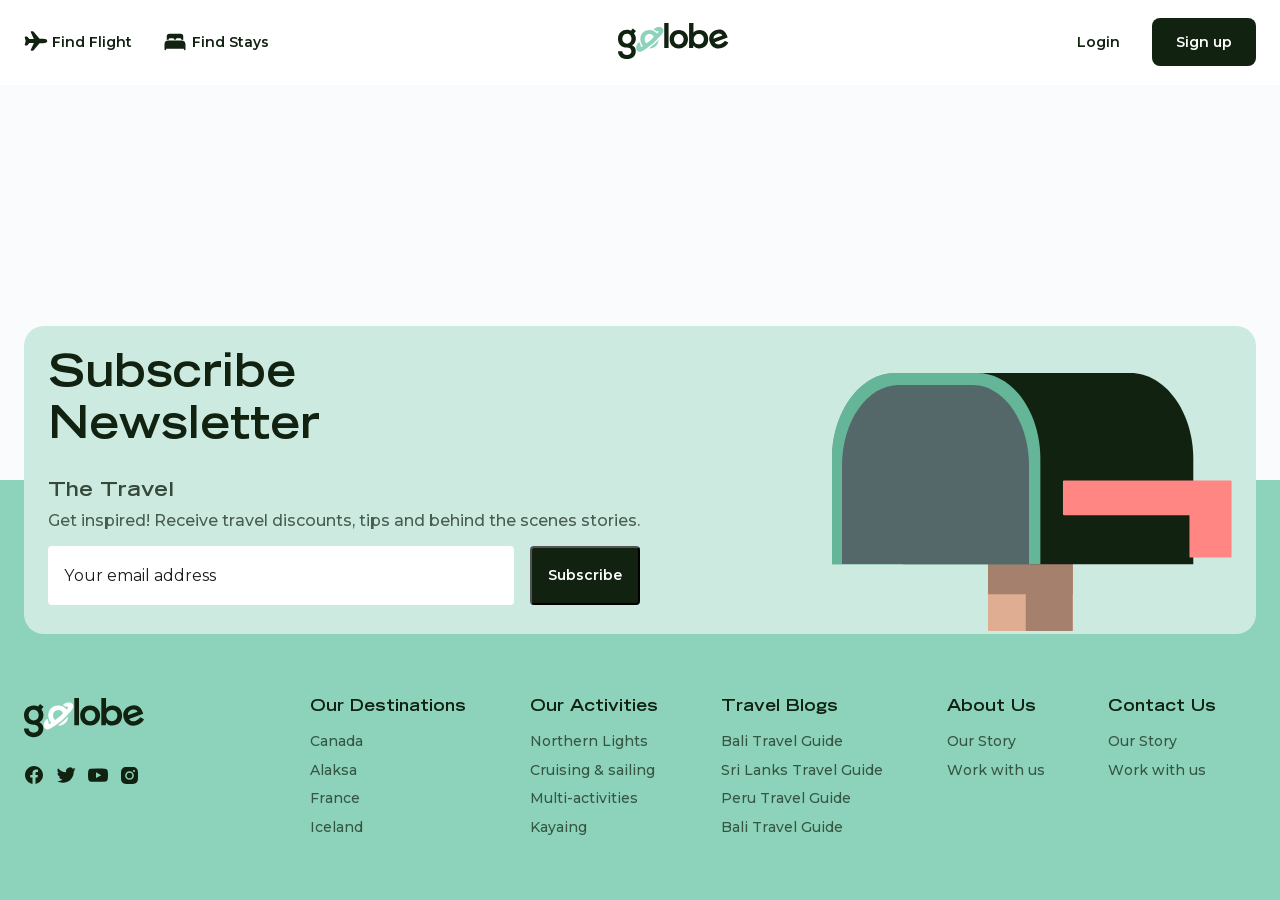
==== index.html @ e8d27c6d "First Commit" ====
<!DOCTYPE html><html lang="ru"><head><meta charset="UTF-8"><meta http-equiv="X-UA-Compatible" content="IE=edge"><meta name="viewport" content="width=device-width,initial-scale=1"><link rel="stylesheet" href="css/main.css"><script defer="defer" src="js/main.js"></script><title>Document</title></head><body><div class="wrapper"><header class="header"><div class="container"><nav class="nav"><ul class="menu"><li class="menu__item"><a href="#" class="menu__link menu__link_airplane">Find Flight</a></li><li class="menu__item"><a href="#" class="menu__link menu__link_hotel">Find Stays</a></li></ul><a href="#" class="logo"><picture><source srcset="img/logo.svg" type="image/webp"><img class="logo__img" src="img/logo.svg" alt="logo"></picture></a><ul class="menu"><li class="menu__item"><a href="#" class="menu__link">Login</a></li><li class="menu__item"><a href="#" class="menu__link menu__link_sign">Sign up</a></li></ul><button class="menu-btn"><span></span></button><ul class="menu-mobile"><li class="menu__item"><a href="#" class="menu__link menu__link_airplane">Find Flight</a></li><li class="menu__item"><a href="#" class="menu__link menu__link_hotel">Find Stays</a></li><li class="menu__item"><a href="#" class="menu__link">Login</a></li><li class="menu__item"><a href="#" class="menu__link menu__link_sign">Sign up</a></li></ul></nav></div></header><main class="main"></main><footer class="footer"><div class="container"><div class="footer__box"><div class="footer__mail"><h1 class="footer__titel">Subscribe Newsletter</h1><h2 class="footer__subtitel">The Travel</h2><p class="footer__text">Get inspired! Receive travel discounts, tips and behind the scenes stories.</p><form class="footer__form" action="URL"><input class="footer__input" type="email" placeholder="Your email address"> <button class="footer__button">Subscribe</button></form></div><picture><source srcset="img/mailbox.svg" type="image/webp"><img class="footer__img" src="img/mailbox.svg" alt="Mail"></picture></div><div class="footer__inner"><div class="footer__logo"><a href="#" class="logo"><picture><source srcset="img/logo2.svg" type="image/webp"><img class="logo__img" src="img/logo2.svg" alt="logo"></picture></a><div class="footer__social"><a href="#" class="footer__social-link"><picture><source srcset="img/social/facebook.svg" type="image/webp"><img class="footer__social-img" src="img/social/facebook.svg" alt="Facebook"></picture></a><a href="#" class="footer__social-link"><picture><source srcset="img/social/twitter.svg" type="image/webp"><img class="footer__social-img" src="img/social/twitter.svg" alt="Twitter"></picture></a><a href="#" class="footer__social-link"><picture><source srcset="img/social/youtube.svg" type="image/webp"><img class="footer__social-img" src="img/social/youtube.svg" alt="Youtube"></picture></a><a href="#" class="footer__social-link"><picture><source srcset="img/social/instagram.svg" type="image/webp"><img class="footer__social-img" src="img/social/instagram.svg" alt="Instagram"></picture></a></div></div><nav class="footer__nav"><div class="footer__nav-inner"><h2 class="footer__nav-titel">Our Destinations</h2><ul class="footer__menu"><li class="footer__item"><a href="#" class="footer__link">Canada</a></li><li class="footer__item"><a href="#" class="footer__link">Alaksa</a></li><li class="footer__item"><a href="#" class="footer__link">France</a></li><li class="footer__item"><a href="#" class="footer__link">Iceland</a></li></ul></div><div class="footer__nav-inner"><h2 class="footer__nav-titel">Our Activities</h2><ul class="footer__menu"><li class="footer__item"><a href="#" class="footer__link">Northern Lights</a></li><li class="footer__item"><a href="#" class="footer__link">Cruising & sailing</a></li><li class="footer__item"><a href="#" class="footer__link">Multi-activities</a></li><li class="footer__item"><a href="#" class="footer__link">Kayaing</a></li></ul></div><div class="footer__nav-inner"><h2 class="footer__nav-titel">Travel Blogs</h2><ul class="footer__menu"><li class="footer__item"><a href="#" class="footer__link">Bali Travel Guide</a></li><li class="footer__item"><a href="#" class="footer__link">Sri Lanks Travel Guide</a></li><li class="footer__item"><a href="#" class="footer__link">Peru Travel Guide</a></li><li class="footer__item"><a href="#" class="footer__link">Bali Travel Guide</a></li></ul></div><div class="footer__nav-inner"><h2 class="footer__nav-titel">About Us</h2><ul class="footer__menu"><li class="footer__item"><a href="#" class="footer__link">Our Story</a></li><li class="footer__item"><a href="#" class="footer__link">Work with us</a></li></ul></div><div class="footer__nav-inner"><h2 class="footer__nav-titel">Contact Us</h2><ul class="footer__menu"><li class="footer__item"><a href="#" class="footer__link">Our Story</a></li><li class="footer__item"><a href="#" class="footer__link">Work with us</a></li></ul></div></nav></div></div></footer></div></body></html>
---- css/main.css ----
@font-face {
  font-family: "Manrope-Regular";
  src: url(../font/Manrope-Regular.ttf);
  src: local("Manrope-Regular"), url("../font/Manrope-Regular.eot") format("eot"), url("../font/Manrope-Regular.woff") format("woff"), url("../font/Manrope-Regular.woff2") format("woff2");
}

@font-face {
  font-family: "Montserrat-Bold";
  src: url(../font/Montserrat-Bold.ttf);
  src: local("Montserrat-Bold"), url("../font/Montserrat-Bold.eot") format("eot"), url("../font/Montserrat-Bold.woff") format("woff"), url("../font/Montserrat-Bold.woff2") format("woff2");
}

@font-face {
  font-family: "Montserrat-Medium";
  src: url(../font/Montserrat-Medium.ttf);
  src: local("Montserrat-Medium"), url("../font/Montserrat-Medium.eot") format("eot"), url("../font/Montserrat-Medium.woff") format("woff"), url("../font/Montserrat-Medium.woff2") format("woff2");
}

@font-face {
  font-family: "Montserrat-Regular";
  src: url(../font/Montserrat-Regular.ttf);
  src: local("Montserrat-Regular"), url("../font/Montserrat-Regular.eot") format("eot"), url("../font/Montserrat-Regular.woff") format("woff"), url("../font/Montserrat-Regular.woff2") format("woff2");
}

@font-face {
  font-family: "Montserrat-SemiBold";
  src: url(../font/Montserrat-SemiBold.ttf);
  src: local("Montserrat-SemiBold"), url("../font/Montserrat-SemiBold.eot") format("eot"), url("../font/Montserrat-SemiBold.woff") format("woff"), url("../font/Montserrat-SemiBold.woff2") format("woff2");
}

@font-face {
  font-family: "Neue-Metana";
  src: url(../font/Neue-Metana.ttf);
  src: local("Neue-Metana"), url("../font/Neue-Metana.eot") format("eot"), url("../font/Neue-Metana.woff") format("woff"), url("../font/Neue-Metana.woff2") format("woff2");
}

@font-face {
  font-family: "TradeGothicLTExtended";
  src: url(../font/TradeGothicLTExtended.ttf);
  src: local("TradeGothicLTExtended"), url("../font/TradeGothicLTExtended.eot") format("eot"), url("../font/TradeGothicLTExtended.woff") format("woff"), url("../font/TradeGothicLTExtended.woff2") format("woff2");
}

@font-face {
  font-family: "TradeGothicLTStd-BoldExt";
  src: url(../font/TradeGothicLTStd-BoldExt.ttf);
  src: local("TradeGothicLTStd-BoldExt"), url("../font/TradeGothicLTStd-BoldExt.eot") format("eot"), url("../font/TradeGothicLTStd-BoldExt.woff") format("woff"), url("../font/TradeGothicLTStd-BoldExt.woff2") format("woff2");
}

.footer__link,
.footer__text {
  font-family: "Montserrat-Medium";
  font-style: normal;
  font-weight: 500;
}

.footer__input::-webkit-input-placeholder {
  font-family: "Montserrat-Regular";
  font-style: normal;
  font-weight: 400;
}

.footer__input::-moz-placeholder {
  font-family: "Montserrat-Regular";
  font-style: normal;
  font-weight: 400;
}

.footer__input:-ms-input-placeholder {
  font-family: "Montserrat-Regular";
  font-style: normal;
  font-weight: 400;
}

.footer__input::-ms-input-placeholder {
  font-family: "Montserrat-Regular";
  font-style: normal;
  font-weight: 400;
}

.footer__input::placeholder,
.footer__input {
  font-family: "Montserrat-Regular";
  font-style: normal;
  font-weight: 400;
}

.footer__button,
.menu__link {
  font-family: "Montserrat-SemiBold";
  font-style: normal;
  font-weight: 600;
}

.footer__nav-titel,
.footer__subtitel,
.footer__titel {
  font-family: "TradeGothicLTStd-BoldExt";
  font-style: normal;
  font-weight: 700;
}

html {
  -webkit-box-sizing: border-box;
  box-sizing: border-box;
}

*,
*::before,
*::after {
  -webkit-box-sizing: inherit;
  box-sizing: inherit;
}

html,
body,
div,
span,
object,
iframe,
figure,
h1,
h2,
h3,
h4,
h5,
h6,
p,
blockquote,
pre,
a,
code,
em,
img,
small,
strike,
strong,
sub,
sup,
tt,
b,
u,
i,
ol,
ul,
li,
fieldset,
form,
label,
table,
caption,
tbody,
tfoot,
thead,
tr,
th,
td,
main,
canvas,
embed,
footer,
header,
nav,
section,
video {
  margin: 0;
  padding: 0;
  border: 0;
  font-size: 100%;
  font: inherit;
  vertical-align: baseline;
  text-rendering: optimizeLegibility;
  -webkit-font-smoothing: antialiased;
  -webkit-text-size-adjust: none;
  -moz-text-size-adjust: none;
  -ms-text-size-adjust: none;
  text-size-adjust: none;
}

a {
  color: inherit;
  text-decoration: none;
}

footer,
header,
nav,
section,
main {
  display: block;
}

body {
  line-height: 1;
}

ol,
ul {
  list-style: none;
}

blockquote,
q {
  quotes: none;
}

blockquote:before,
blockquote:after,
q:before,
q:after {
  content: "";
  content: none;
}

table {
  border-collapse: collapse;
  border-spacing: 0;
}

input {
  border-radius: 0;
}

html,
body {
  background: #FAFBFC;
  height: 100%;
  color: #112211;
}

.wrapper {
  display: -webkit-box;
  display: -ms-flexbox;
  display: flex;
  -webkit-box-orient: vertical;
  -webkit-box-direction: normal;
  -ms-flex-direction: column;
  flex-direction: column;
  min-height: 100%;
}

.main {
  -webkit-box-flex: 1;
  -ms-flex: 1 0 auto;
  flex: 1 0 auto;
}

.footer {
  -webkit-box-flex: 0;
  -ms-flex: 0 0 auto;
  flex: 0 0 auto;
}

.container {
  max-width: 1262px;
  margin: 0 auto;
  padding: 0 15px;
}

.header {
  background: #fff;
  width: 100%;
}

.nav {
  padding: 23px 0;
  display: -webkit-box;
  display: -ms-flexbox;
  display: flex;
  -webkit-box-pack: justify;
  -ms-flex-pack: justify;
  justify-content: space-between;
  -webkit-box-align: center;
  -ms-flex-align: center;
  align-items: center;
}

.menu {
  display: -webkit-box;
  display: -ms-flexbox;
  display: flex;
  gap: 0 32px;
}

.menu__link {
  font-size: 14px;
  line-height: 120%;
}

.menu__link_airplane {
  padding-left: 28px;
  position: relative;
}

.menu__link_airplane::before {
  background: url(../img/airplane.svg);
  content: "";
  position: absolute;
  top: -2px;
  left: 0;
  width: 24px;
  height: 20px;
}

.menu__link_hotel {
  padding-left: 28px;
  position: relative;
}

.menu__link_hotel::before {
  background: url(../img/hotel.svg);
  content: "";
  position: absolute;
  top: 0;
  left: 0;
  width: 22px;
  height: 18px;
}

.menu__link_sign {
  background: #112211;
  padding: 15px 24px;
  color: #fff;
  border-radius: 8px;
}

.logo__img {
  position: relative;
  z-index: 5;
}

.menu-mobile,
.menu-btn {
  display: none;
}

.footer {
  background: #8DD3BB;
  padding-top: 218px;
  padding-bottom: 64px;
  width: 100%;
  position: relative;
}

.footer__box {
  background: #CDEAE1;
  max-width: 1232px;
  width: 100%;
  padding: 0 24px;
  border-radius: 20px;
  display: -webkit-box;
  display: -ms-flexbox;
  display: flex;
  -webkit-box-pack: justify;
  -ms-flex-pack: justify;
  justify-content: space-between;
  position: absolute;
  top: -154px;
}

.footer__mail {
  padding: 24px 0;
}

.footer__titel {
  max-width: 350px;
  margin-bottom: 24px;
  font-size: 44px;
  line-height: 120%;
  color: #112211;
}

.footer__subtitel {
  margin-bottom: 8px;
  font-size: 20px;
  line-height: 120%;
  color: #112211;
  opacity: 0.8;
}

.footer__text {
  margin-bottom: 16px;
  font-size: 16px;
  line-height: 120%;
  color: #112211;
  opacity: 0.7;
}

.footer__form {
  display: -webkit-box;
  display: -ms-flexbox;
  display: flex;
  gap: 0 16px;
}

.footer__input {
  padding: 18px 16px;
  max-width: 473px;
  width: 100%;
  outline: none;
  border: none;
  border-radius: 4px;
  font-size: 16px;
  line-height: 120%;
  color: #1C1B1F;
}

.footer__input::-webkit-input-placeholder {
  font-size: 16px;
  line-height: 120%;
  color: #1C1B1F;
}

.footer__input::-moz-placeholder {
  font-size: 16px;
  line-height: 120%;
  color: #1C1B1F;
}

.footer__input:-ms-input-placeholder {
  font-size: 16px;
  line-height: 120%;
  color: #1C1B1F;
}

.footer__input::-ms-input-placeholder {
  font-size: 16px;
  line-height: 120%;
  color: #1C1B1F;
}

.footer__input::placeholder {
  font-size: 16px;
  line-height: 120%;
  color: #1C1B1F;
}

.footer__button {
  background: #112211;
  padding: 19px 16px;
  border-radius: 4px;
  font-size: 14px;
  line-height: 120%;
  color: #fff;
  cursor: pointer;
}

.footer__inner {
  display: -webkit-box;
  display: -ms-flexbox;
  display: flex;
  -webkit-box-pack: justify;
  -ms-flex-pack: justify;
  justify-content: space-between;
}

.footer__social {
  margin-top: 24px;
  display: -webkit-box;
  display: -ms-flexbox;
  display: flex;
  gap: 0 12px;
}

.footer__social-link {
  -webkit-transition: 0.4s;
  -o-transition: 0.4s;
  transition: 0.4s;
}

.footer__social-link:hover {
  -webkit-transform: rotateZ(-45deg);
  -ms-transform: rotate(-45deg);
  transform: rotateZ(-45deg);
}

.footer__nav {
  width: 80%;
  display: -webkit-box;
  display: -ms-flexbox;
  display: flex;
  -webkit-box-pack: space-evenly;
  -ms-flex-pack: space-evenly;
  justify-content: space-evenly;
  gap: 0 24px;
}

.footer__nav-titel {
  margin-bottom: 16px;
  font-size: 16px;
  line-height: 120%;
  color: #112211;
}

.footer__item {
  margin-bottom: 12px;
}

.footer__item:last-child {
  margin-bottom: 0;
}

.footer__link {
  font-size: 14px;
  line-height: 120%;
  color: #112211;
  opacity: 0.7;
  -webkit-transition: 0.3s;
  -o-transition: 0.3s;
  transition: 0.3s;
}

.footer__link:hover {
  color: #1b0c03;
  opacity: 1;
}

@supports (-webkit-appearance:none) {
  .menu__link_airplane::before {
    background-image: url(../img/airplane.svg);
  }

  .menu__link_hotel::before {
    background-image: url(../img/hotel.svg);
  }
}

@media (max-width: 610px) {
  .header {
    position: fixed;
  }

  .nav {
    padding: 12px 0;
  }

  .menu {
    display: none;
  }

  .menu__link {
    font-size: 24px;
  }

  .menu__link_airplane::before {
    top: 4px;
  }

  .menu__link_hotel::before {
    top: 6px;
  }

  .menu-mobile {
    display: -webkit-box;
    display: -ms-flexbox;
    display: flex;
    -webkit-box-orient: vertical;
    -webkit-box-direction: normal;
    -ms-flex-direction: column;
    flex-direction: column;
    -webkit-box-pack: start;
    -ms-flex-pack: start;
    justify-content: flex-start;
    -webkit-box-align: center;
    -ms-flex-align: center;
    align-items: center;
    gap: 30px 0;
    position: fixed;
    top: 0;
    left: -100%;
    width: 100%;
    height: 100%;
    background-color: rgba(128, 125, 204, 0.9);
    padding: 100px 30px 30px 30px;
    -webkit-transition: left 0.3s ease 0s;
    -o-transition: left 0.3s ease 0s;
    transition: left 0.3s ease 0s;
    overflow: auto;
  }

  .menu-mobile._active {
    left: 0;
  }

  .menu-mobile::before {
    content: "";
    position: fixed;
    width: 100%;
    top: 0;
    left: 0;
    height: 65px;
    background-color: #fff;
    z-index: 2;
  }

  .menu-btn {
    display: block;
    position: relative;
    z-index: 5;
    width: 30px;
    height: 18px;
    background-color: transparent;
    border: none;
  }

  .menu-btn span,
  .menu-btn::before,
  .menu-btn::after {
    left: 0;
    position: absolute;
    width: 100%;
    height: 10%;
    -webkit-transition: all 0.3s ease 0s;
    -o-transition: all 0.3s ease 0s;
    transition: all 0.3s ease 0s;
    background-color: black;
  }

  .menu-btn::before,
  .menu-btn::after {
    content: "";
  }

  .menu-btn::before {
    top: 0;
  }

  .menu-btn::after {
    bottom: 0;
  }

  .menu-btn span {
    top: 50%;
    -webkit-transform: scale(1) translate(0px, -50%);
    -ms-transform: scale(1) translate(0px, -50%);
    transform: scale(1) translate(0px, -50%);
  }

  .menu-btn._active span {
    -webkit-transform: scale(0) translate(0px, -50%);
    -ms-transform: scale(0) translate(0px, -50%);
    transform: scale(0) translate(0px, -50%);
  }

  .menu-btn._active::before {
    top: 50%;
    -webkit-transform: rotate(-45deg) translate(0px, -50%);
    -ms-transform: rotate(-45deg) translate(0px, -50%);
    transform: rotate(-45deg) translate(0px, -50%);
  }

  .menu-btn._active::after {
    bottom: 50%;
    -webkit-transform: rotate(45deg) translate(0px, 50%);
    -ms-transform: rotate(45deg) translate(0px, 50%);
    transform: rotate(45deg) translate(0px, 50%);
  }

@supports (-webkit-appearance:none) {

}
}
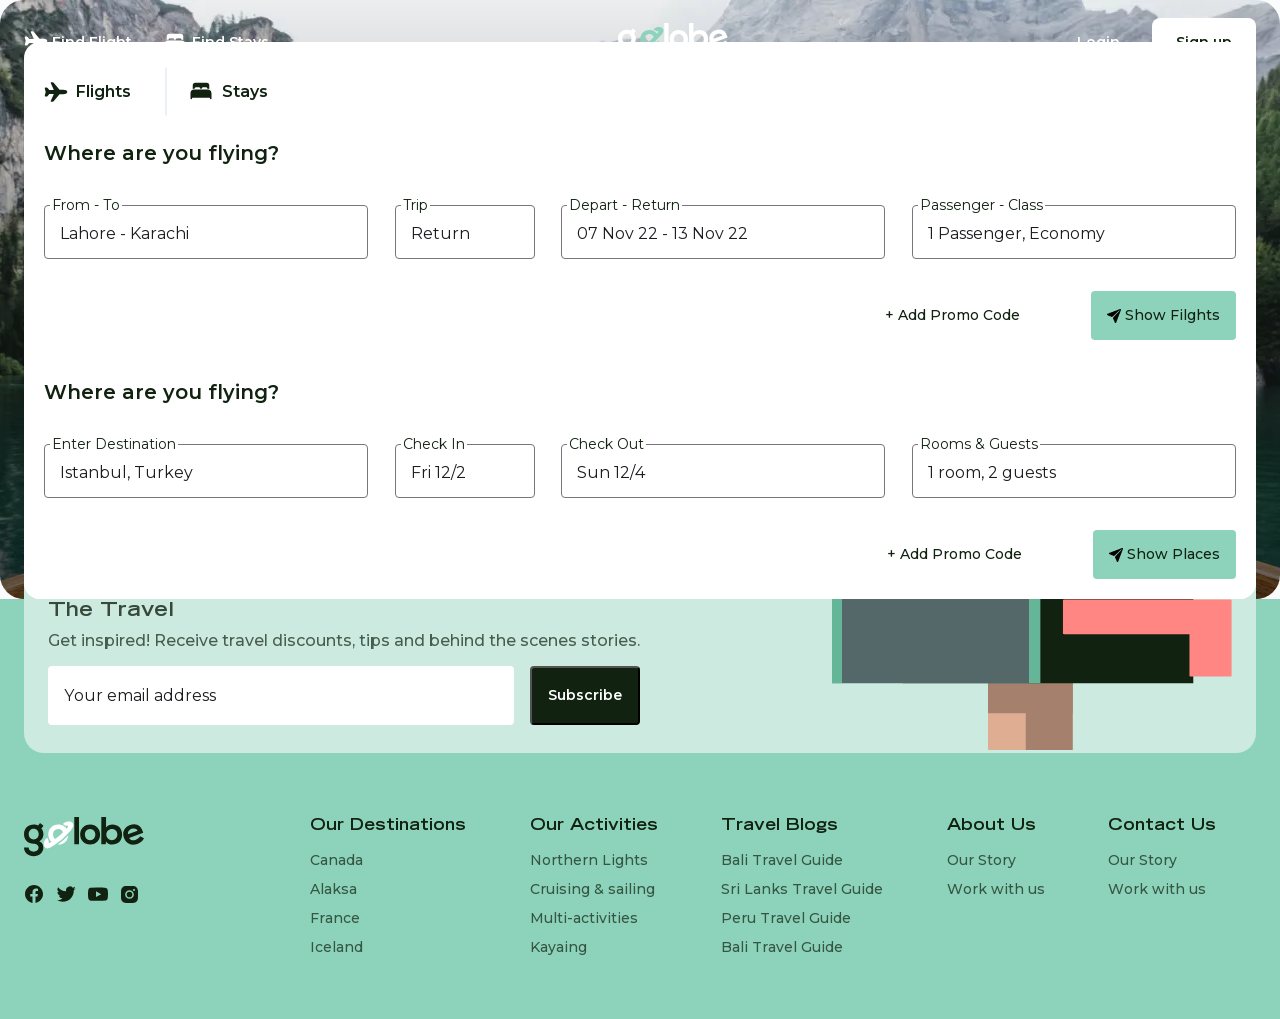
==== commit 16db4643: "index page Forma" ====
--- a/index.html
+++ b/index.html
@@ -1 +1 @@
-<!DOCTYPE html><html lang="ru"><head><meta charset="UTF-8"><meta http-equiv="X-UA-Compatible" content="IE=edge"><meta name="viewport" content="width=device-width,initial-scale=1"><link rel="stylesheet" href="css/main.css"><script defer="defer" src="js/main.js"></script><title>Document</title></head><body><div class="wrapper"><header class="header"><div class="container"><nav class="nav"><ul class="menu"><li class="menu__item"><a href="#" class="menu__link menu__link_airplane">Find Flight</a></li><li class="menu__item"><a href="#" class="menu__link menu__link_hotel">Find Stays</a></li></ul><a href="#" class="logo"><picture><source srcset="img/logo.svg" type="image/webp"><img class="logo__img" src="img/logo.svg" alt="logo"></picture></a><ul class="menu"><li class="menu__item"><a href="#" class="menu__link">Login</a></li><li class="menu__item"><a href="#" class="menu__link menu__link_sign">Sign up</a></li></ul><button class="menu-btn"><span></span></button><ul class="menu-mobile"><li class="menu__item"><a href="#" class="menu__link menu__link_airplane">Find Flight</a></li><li class="menu__item"><a href="#" class="menu__link menu__link_hotel">Find Stays</a></li><li class="menu__item"><a href="#" class="menu__link">Login</a></li><li class="menu__item"><a href="#" class="menu__link menu__link_sign">Sign up</a></li></ul></nav></div></header><main class="main"></main><footer class="footer"><div class="container"><div class="footer__box"><div class="footer__mail"><h1 class="footer__titel">Subscribe Newsletter</h1><h2 class="footer__subtitel">The Travel</h2><p class="footer__text">Get inspired! Receive travel discounts, tips and behind the scenes stories.</p><form class="footer__form" action="URL"><input class="footer__input" type="email" placeholder="Your email address"> <button class="footer__button">Subscribe</button></form></div><picture><source srcset="img/mailbox.svg" type="image/webp"><img class="footer__img" src="img/mailbox.svg" alt="Mail"></picture></div><div class="footer__inner"><div class="footer__logo"><a href="#" class="logo"><picture><source srcset="img/logo2.svg" type="image/webp"><img class="logo__img" src="img/logo2.svg" alt="logo"></picture></a><div class="footer__social"><a href="#" class="footer__social-link"><picture><source srcset="img/social/facebook.svg" type="image/webp"><img class="footer__social-img" src="img/social/facebook.svg" alt="Facebook"></picture></a><a href="#" class="footer__social-link"><picture><source srcset="img/social/twitter.svg" type="image/webp"><img class="footer__social-img" src="img/social/twitter.svg" alt="Twitter"></picture></a><a href="#" class="footer__social-link"><picture><source srcset="img/social/youtube.svg" type="image/webp"><img class="footer__social-img" src="img/social/youtube.svg" alt="Youtube"></picture></a><a href="#" class="footer__social-link"><picture><source srcset="img/social/instagram.svg" type="image/webp"><img class="footer__social-img" src="img/social/instagram.svg" alt="Instagram"></picture></a></div></div><nav class="footer__nav"><div class="footer__nav-inner"><h2 class="footer__nav-titel">Our Destinations</h2><ul class="footer__menu"><li class="footer__item"><a href="#" class="footer__link">Canada</a></li><li class="footer__item"><a href="#" class="footer__link">Alaksa</a></li><li class="footer__item"><a href="#" class="footer__link">France</a></li><li class="footer__item"><a href="#" class="footer__link">Iceland</a></li></ul></div><div class="footer__nav-inner"><h2 class="footer__nav-titel">Our Activities</h2><ul class="footer__menu"><li class="footer__item"><a href="#" class="footer__link">Northern Lights</a></li><li class="footer__item"><a href="#" class="footer__link">Cruising & sailing</a></li><li class="footer__item"><a href="#" class="footer__link">Multi-activities</a></li><li class="footer__item"><a href="#" class="footer__link">Kayaing</a></li></ul></div><div class="footer__nav-inner"><h2 class="footer__nav-titel">Travel Blogs</h2><ul class="footer__menu"><li class="footer__item"><a href="#" class="footer__link">Bali Travel Guide</a></li><li class="footer__item"><a href="#" class="footer__link">Sri Lanks Travel Guide</a></li><li class="footer__item"><a href="#" class="footer__link">Peru Travel Guide</a></li><li class="footer__item"><a href="#" class="footer__link">Bali Travel Guide</a></li></ul></div><div class="footer__nav-inner"><h2 class="footer__nav-titel">About Us</h2><ul class="footer__menu"><li class="footer__item"><a href="#" class="footer__link">Our Story</a></li><li class="footer__item"><a href="#" class="footer__link">Work with us</a></li></ul></div><div class="footer__nav-inner"><h2 class="footer__nav-titel">Contact Us</h2><ul class="footer__menu"><li class="footer__item"><a href="#" class="footer__link">Our Story</a></li><li class="footer__item"><a href="#" class="footer__link">Work with us</a></li></ul></div></nav></div></div></footer></div></body></html>+<!DOCTYPE html><html lang="ru"><head><meta charset="UTF-8"><meta http-equiv="X-UA-Compatible" content="IE=edge"><meta name="viewport" content="width=device-width,initial-scale=1"><link rel="stylesheet" href="css/main.css"><script defer="defer" src="js/main.js"></script><title>Document</title></head><body><div class="wrapper"><header class="header header_index"><div class="container"><nav class="nav"><ul class="menu"><li class="menu__item"><a href="#" class="menu__link menu__link_airplane-index">Find Flight</a></li><li class="menu__item"><a href="#" class="menu__link menu__link_hotel-index">Find Stays</a></li></ul><a href="#" class="logo"><picture><source srcset="img/index/logo.svg" type="image/webp"><img class="logo__img" src="img/index/logo.svg" alt="logo"></picture></a><ul class="menu"><li class="menu__item"><a href="#" class="menu__link">Login</a></li><li class="menu__item"><a href="#" class="menu__link menu__link_sign-index">Sign up</a></li></ul><button class="menu-btn"><span></span></button><ul class="menu-mobile"><li class="menu__item"><a href="#" class="menu__link menu__link_airplane">Find Flight</a></li><li class="menu__item"><a href="#" class="menu__link menu__link_hotel">Find Stays</a></li><li class="menu__item"><a href="#" class="menu__link">Login</a></li><li class="menu__item"><a href="#" class="menu__link menu__link_sign">Sign up</a></li></ul></nav></div></header><main class="main"><section class="intro"><div class="container"><div class="intro__inner"><h2 class="intro__suptitel">Helping Others</h2><h1 class="intro__titel">Live & Travel</h1><h3 class="intro__subtitel">Special offers to suit your plan</h3></div><div class="intro__search"><div class="intro__button"><button class="intro__btn intro__btn_airplane">Flights</button> <span class="intro__span"></span> <button class="intro__btn intro__btn_hotel">Stays</button></div><div class="search"><h1 class="search__titel">Where are you flying?</h1><form class="search__inner"><div class="search__info"><fieldset class="search__fieldset"><legend class="search__legend">From - To</legend><input class="search__input" type="text" placeholder="Lahore - Karachi"></fieldset><fieldset class="search__fieldset search__fieldset_lite"><legend class="search__legend">Trip</legend><input class="search__input" type="text" placeholder="Return"></fieldset><fieldset class="search__fieldset"><legend class="search__legend">Depart - Return</legend><input class="search__input" type="text" placeholder="07 Nov 22 - 13 Nov 22"></fieldset><fieldset class="search__fieldset"><legend class="search__legend">Passenger - Class</legend><input class="search__input" type="text" placeholder="1 Passenger, Economy"></fieldset></div><div class="search__button"><input class="search__input-code" type="text" placeholder="+ Add Promo Code"> <button class="search__btn">Show Filghts</button></div></form></div><div class="search"><h1 class="search__titel">Where are you flying?</h1><form class="search__inner"><div class="search__info"><fieldset class="search__fieldset"><legend class="search__legend">Enter Destination</legend><input class="search__input" type="text" placeholder="Istanbul, Turkey"></fieldset><fieldset class="search__fieldset search__fieldset_lite"><legend class="search__legend">Check In</legend><input class="search__input" type="text" placeholder="Fri 12/2"></fieldset><fieldset class="search__fieldset"><legend class="search__legend">Check Out</legend><input class="search__input" type="text" placeholder="Sun 12/4"></fieldset><fieldset class="search__fieldset"><legend class="search__legend">Rooms & Guests</legend><input class="search__input" type="text" placeholder="1 room, 2 guests"></fieldset></div><div class="search__button"><input class="search__input-code" type="text" placeholder="+ Add Promo Code"> <button class="search__btn">Show Places</button></div></form></div></div></div></section></main><footer class="footer"><div class="container"><div class="footer__box"><div class="footer__mail"><h1 class="footer__titel">Subscribe Newsletter</h1><h2 class="footer__subtitel">The Travel</h2><p class="footer__text">Get inspired! Receive travel discounts, tips and behind the scenes stories.</p><form class="footer__form" action="URL"><input class="footer__input" type="email" placeholder="Your email address"> <button class="footer__button">Subscribe</button></form></div><picture><source srcset="img/mailbox.svg" type="image/webp"><img class="footer__img" src="img/mailbox.svg" alt="Mail"></picture></div><div class="footer__inner"><div class="footer__logo"><a href="#" class="logo"><picture><source srcset="img/logo2.svg" type="image/webp"><img class="logo__img" src="img/logo2.svg" alt="logo"></picture></a><div class="footer__social"><a href="#" class="footer__social-link"><picture><source srcset="img/social/facebook.svg" type="image/webp"><img class="footer__social-img" src="img/social/facebook.svg" alt="Facebook"></picture></a><a href="#" class="footer__social-link"><picture><source srcset="img/social/twitter.svg" type="image/webp"><img class="footer__social-img" src="img/social/twitter.svg" alt="Twitter"></picture></a><a href="#" class="footer__social-link"><picture><source srcset="img/social/youtube.svg" type="image/webp"><img class="footer__social-img" src="img/social/youtube.svg" alt="Youtube"></picture></a><a href="#" class="footer__social-link"><picture><source srcset="img/social/instagram.svg" type="image/webp"><img class="footer__social-img" src="img/social/instagram.svg" alt="Instagram"></picture></a></div></div><nav class="footer__nav"><div class="footer__nav-inner"><h2 class="footer__nav-titel">Our Destinations</h2><ul class="footer__menu"><li class="footer__item"><a href="#" class="footer__link">Canada</a></li><li class="footer__item"><a href="#" class="footer__link">Alaksa</a></li><li class="footer__item"><a href="#" class="footer__link">France</a></li><li class="footer__item"><a href="#" class="footer__link">Iceland</a></li></ul></div><div class="footer__nav-inner"><h2 class="footer__nav-titel">Our Activities</h2><ul class="footer__menu"><li class="footer__item"><a href="#" class="footer__link">Northern Lights</a></li><li class="footer__item"><a href="#" class="footer__link">Cruising & sailing</a></li><li class="footer__item"><a href="#" class="footer__link">Multi-activities</a></li><li class="footer__item"><a href="#" class="footer__link">Kayaing</a></li></ul></div><div class="footer__nav-inner"><h2 class="footer__nav-titel">Travel Blogs</h2><ul class="footer__menu"><li class="footer__item"><a href="#" class="footer__link">Bali Travel Guide</a></li><li class="footer__item"><a href="#" class="footer__link">Sri Lanks Travel Guide</a></li><li class="footer__item"><a href="#" class="footer__link">Peru Travel Guide</a></li><li class="footer__item"><a href="#" class="footer__link">Bali Travel Guide</a></li></ul></div><div class="footer__nav-inner"><h2 class="footer__nav-titel">About Us</h2><ul class="footer__menu"><li class="footer__item"><a href="#" class="footer__link">Our Story</a></li><li class="footer__item"><a href="#" class="footer__link">Work with us</a></li></ul></div><div class="footer__nav-inner"><h2 class="footer__nav-titel">Contact Us</h2><ul class="footer__menu"><li class="footer__item"><a href="#" class="footer__link">Our Story</a></li><li class="footer__item"><a href="#" class="footer__link">Work with us</a></li></ul></div></nav></div></div></footer></div></body></html>
--- a/css/main.css
+++ b/css/main.css
@@ -46,46 +46,83 @@
   src: local("TradeGothicLTStd-BoldExt"), url("../font/TradeGothicLTStd-BoldExt.eot") format("eot"), url("../font/TradeGothicLTStd-BoldExt.woff") format("woff"), url("../font/TradeGothicLTStd-BoldExt.woff2") format("woff2");
 }
 
+.search__input-code::-webkit-input-placeholder {
+  font-family: "Montserrat-Medium";
+  font-style: normal;
+  font-weight: 500;
+}
+
+.search__input-code::-moz-placeholder {
+  font-family: "Montserrat-Medium";
+  font-style: normal;
+  font-weight: 500;
+}
+
+.search__input-code:-ms-input-placeholder {
+  font-family: "Montserrat-Medium";
+  font-style: normal;
+  font-weight: 500;
+}
+
+.search__input-code::-ms-input-placeholder {
+  font-family: "Montserrat-Medium";
+  font-style: normal;
+  font-weight: 500;
+}
+
 .footer__link,
-.footer__text {
+.footer__text,
+.search__btn,
+.search__input-code::placeholder,
+.search__input-code {
   font-family: "Montserrat-Medium";
   font-style: normal;
   font-weight: 500;
 }
 
-.footer__input::-webkit-input-placeholder {
+.footer__input::-webkit-input-placeholder,
+.search__input::-webkit-input-placeholder {
   font-family: "Montserrat-Regular";
   font-style: normal;
   font-weight: 400;
 }
 
-.footer__input::-moz-placeholder {
+.footer__input::-moz-placeholder,
+.search__input::-moz-placeholder {
   font-family: "Montserrat-Regular";
   font-style: normal;
   font-weight: 400;
 }
 
-.footer__input:-ms-input-placeholder {
+.footer__input:-ms-input-placeholder,
+.search__input:-ms-input-placeholder {
   font-family: "Montserrat-Regular";
   font-style: normal;
   font-weight: 400;
 }
 
-.footer__input::-ms-input-placeholder {
+.footer__input::-ms-input-placeholder,
+.search__input::-ms-input-placeholder {
   font-family: "Montserrat-Regular";
   font-style: normal;
   font-weight: 400;
 }
 
 .footer__input::placeholder,
-.footer__input {
+.footer__input,
+.search__input::placeholder,
+.search__input,
+.search__legend {
   font-family: "Montserrat-Regular";
   font-style: normal;
   font-weight: 400;
 }
 
 .footer__button,
-.menu__link {
+.intro__btn,
+.intro__subtitel,
+.menu__link,
+.search__titel {
   font-family: "Montserrat-SemiBold";
   font-style: normal;
   font-weight: 600;
@@ -93,7 +130,9 @@
 
 .footer__nav-titel,
 .footer__subtitel,
-.footer__titel {
+.footer__titel,
+.intro__titel,
+.intro__suptitel {
   font-family: "TradeGothicLTStd-BoldExt";
   font-style: normal;
   font-weight: 700;
@@ -256,9 +295,167 @@
   padding: 0 15px;
 }
 
+.search {
+  background: #fff;
+  padding: 20px;
+  border-radius: 16px;
+}
+
+.search__titel {
+  font-size: 20px;
+  line-height: 120%;
+  color: #112211;
+}
+
+.search__info {
+  margin: 32px 0;
+  display: -webkit-box;
+  display: -ms-flexbox;
+  display: flex;
+  -webkit-box-pack: justify;
+  -ms-flex-pack: justify;
+  justify-content: space-between;
+}
+
+.search__fieldset {
+  max-width: 324px;
+  width: 100%;
+  padding: 0 5px 5px 5px;
+  border: 1px solid #79747E;
+  border-radius: 4px;
+}
+
+.search__fieldset_lite {
+  max-width: 140px;
+  width: 100%;
+}
+
+.search__legend {
+  font-size: 14px;
+  line-height: 120%;
+  color: #112211;
+}
+
+.search__input {
+  width: 100%;
+  padding: 10px;
+  border: none;
+  outline: none;
+  font-size: 16px;
+  line-height: 120%;
+  color: #1C1B1F;
+}
+
+.search__input::-webkit-input-placeholder {
+  font-size: 16px;
+  line-height: 120%;
+  color: #1C1B1F;
+}
+
+.search__input::-moz-placeholder {
+  font-size: 16px;
+  line-height: 120%;
+  color: #1C1B1F;
+}
+
+.search__input:-ms-input-placeholder {
+  font-size: 16px;
+  line-height: 120%;
+  color: #1C1B1F;
+}
+
+.search__input::-ms-input-placeholder {
+  font-size: 16px;
+  line-height: 120%;
+  color: #1C1B1F;
+}
+
+.search__input::placeholder {
+  font-size: 16px;
+  line-height: 120%;
+  color: #1C1B1F;
+}
+
+.search__button {
+  display: -webkit-box;
+  display: -ms-flexbox;
+  display: flex;
+  -webkit-box-pack: end;
+  -ms-flex-pack: end;
+  justify-content: flex-end;
+}
+
+.search__input-code {
+  padding: 10px;
+  border: none;
+  outline: none;
+  font-size: 14px;
+  line-height: 120%;
+  color: #112211;
+}
+
+.search__input-code::-webkit-input-placeholder {
+  font-size: 14px;
+  line-height: 120%;
+  color: #112211;
+}
+
+.search__input-code::-moz-placeholder {
+  font-size: 14px;
+  line-height: 120%;
+  color: #112211;
+}
+
+.search__input-code:-ms-input-placeholder {
+  font-size: 14px;
+  line-height: 120%;
+  color: #112211;
+}
+
+.search__input-code::-ms-input-placeholder {
+  font-size: 14px;
+  line-height: 120%;
+  color: #112211;
+}
+
+.search__input-code::placeholder {
+  font-size: 14px;
+  line-height: 120%;
+  color: #112211;
+}
+
+.search__btn {
+  background: #8DD3BB;
+  padding: 16px 16px 16px 34px;
+  border: none;
+  border-radius: 4px;
+  font-size: 14px;
+  line-height: 120%;
+  color: #112211;
+  cursor: pointer;
+  position: relative;
+}
+
+.search__btn::before {
+  content: "";
+  width: 14px;
+  height: 14px;
+  position: absolute;
+  top: 18px;
+  left: 16px;
+  background: url(../img/search/plane.png);
+}
+
 .header {
   background: #fff;
   width: 100%;
+}
+
+.header_index {
+  background: transparent;
+  position: absolute;
+  color: #fff;
+  z-index: 10;
 }
 
 .nav {
@@ -316,6 +513,36 @@
   height: 18px;
 }
 
+.menu__link_airplane-index {
+  padding-left: 28px;
+  position: relative;
+}
+
+.menu__link_airplane-index::before {
+  background: url(../img/index/airplane.svg);
+  content: "";
+  position: absolute;
+  top: -2px;
+  left: 0;
+  width: 24px;
+  height: 20px;
+}
+
+.menu__link_hotel-index {
+  padding-left: 28px;
+  position: relative;
+}
+
+.menu__link_hotel-index::before {
+  background: url(../img/index/hotel.svg);
+  content: "";
+  position: absolute;
+  top: 0;
+  left: 0;
+  width: 22px;
+  height: 18px;
+}
+
 .menu__link_sign {
   background: #112211;
   padding: 15px 24px;
@@ -323,6 +550,13 @@
   border-radius: 8px;
 }
 
+.menu__link_sign-index {
+  background: #fff;
+  padding: 15px 24px;
+  color: #112211;
+  border-radius: 8px;
+}
+
 .logo__img {
   position: relative;
   z-index: 5;
@@ -331,6 +565,117 @@
 .menu-mobile,
 .menu-btn {
   display: none;
+}
+
+.intro {
+  background: url(../img/bgintro.jpg) no-repeat center/cover;
+  padding-top: 150px;
+  width: 100%;
+  height: 599px;
+  border-radius: 24px;
+  position: relative;
+}
+
+.intro::after {
+  content: "";
+  width: 100%;
+  height: 100%;
+  position: absolute;
+  top: 0;
+  left: 0;
+  background: -webkit-gradient(linear, left top, left bottom, from(rgba(0, 0, 0, 0)), to(rgba(0, 0, 0, 0.6)));
+  background: -o-linear-gradient(top, rgba(0, 0, 0, 0) 0%, rgba(0, 0, 0, 0.6) 100%);
+  background: linear-gradient(180deg, rgba(0, 0, 0, 0) 0%, rgba(0, 0, 0, 0.6) 100%);
+  border-radius: 24px;
+}
+
+.intro__inner {
+  position: relative;
+  z-index: 10;
+}
+
+.intro__suptitel {
+  font-size: 45px;
+  line-height: 120%;
+  text-align: center;
+  color: #fff;
+}
+
+.intro__titel {
+  margin: 4px 0 16px 0;
+  font-size: 80px;
+  line-height: 120%;
+  text-align: center;
+  color: #fff;
+  text-transform: uppercase;
+}
+
+.intro__subtitel {
+  font-size: 20px;
+  line-height: 120%;
+  text-align: center;
+  color: #fff;
+}
+
+.intro__search {
+  background: #fff;
+  padding-top: 20px;
+  max-width: 1232px;
+  width: 100%;
+  position: absolute;
+  z-index: 10;
+  bottom: 0;
+  border-radius: 16px;
+}
+
+.intro__button {
+  display: -webkit-box;
+  display: -ms-flexbox;
+  display: flex;
+  -webkit-box-align: center;
+  -ms-flex-align: center;
+  align-items: center;
+  padding: 20px;
+}
+
+.intro__btn {
+  background: #fff;
+  padding: 0 11px 0 32px;
+  font-size: 16px;
+  line-height: 120%;
+  color: #112211;
+  cursor: pointer;
+  border: none;
+  position: relative;
+}
+
+.intro__btn::before {
+  content: "";
+  width: 24px;
+  height: 20px;
+  position: absolute;
+  left: 0;
+  top: o;
+}
+
+.intro__btn_airplane::before {
+  background: url(../img/airplane.svg);
+}
+
+.intro__btn_hotel::before {
+  background: url(../img/hotel.svg);
+  width: 22px;
+  height: 18px;
+}
+
+.intro__span {
+  background: #D7E2EE;
+  width: 48px;
+  height: 1px;
+  display: inline-block;
+  -webkit-transform: rotate(90deg);
+  -ms-transform: rotate(90deg);
+  transform: rotate(90deg);
 }
 
 .footer {
@@ -515,12 +860,36 @@
 }
 
 @supports (-webkit-appearance:none) {
+  .search__btn::before {
+    background: url(../img/search/plane.webp);
+  }
+
   .menu__link_airplane::before {
     background-image: url(../img/airplane.svg);
   }
 
   .menu__link_hotel::before {
     background-image: url(../img/hotel.svg);
+  }
+
+  .menu__link_airplane-index::before {
+    background-image: url(../img/index/airplane.svg);
+  }
+
+  .menu__link_hotel-index::before {
+    background-image: url(../img/index/hotel.svg);
+  }
+
+  .intro {
+    background-image: url(../img/bgintro.webp);
+  }
+
+  .intro__btn_airplane::before {
+    background: url(../img/airplane.svg);
+  }
+
+  .intro__btn_hotel::before {
+    background: url(../img/hotel.svg);
   }
 }
 
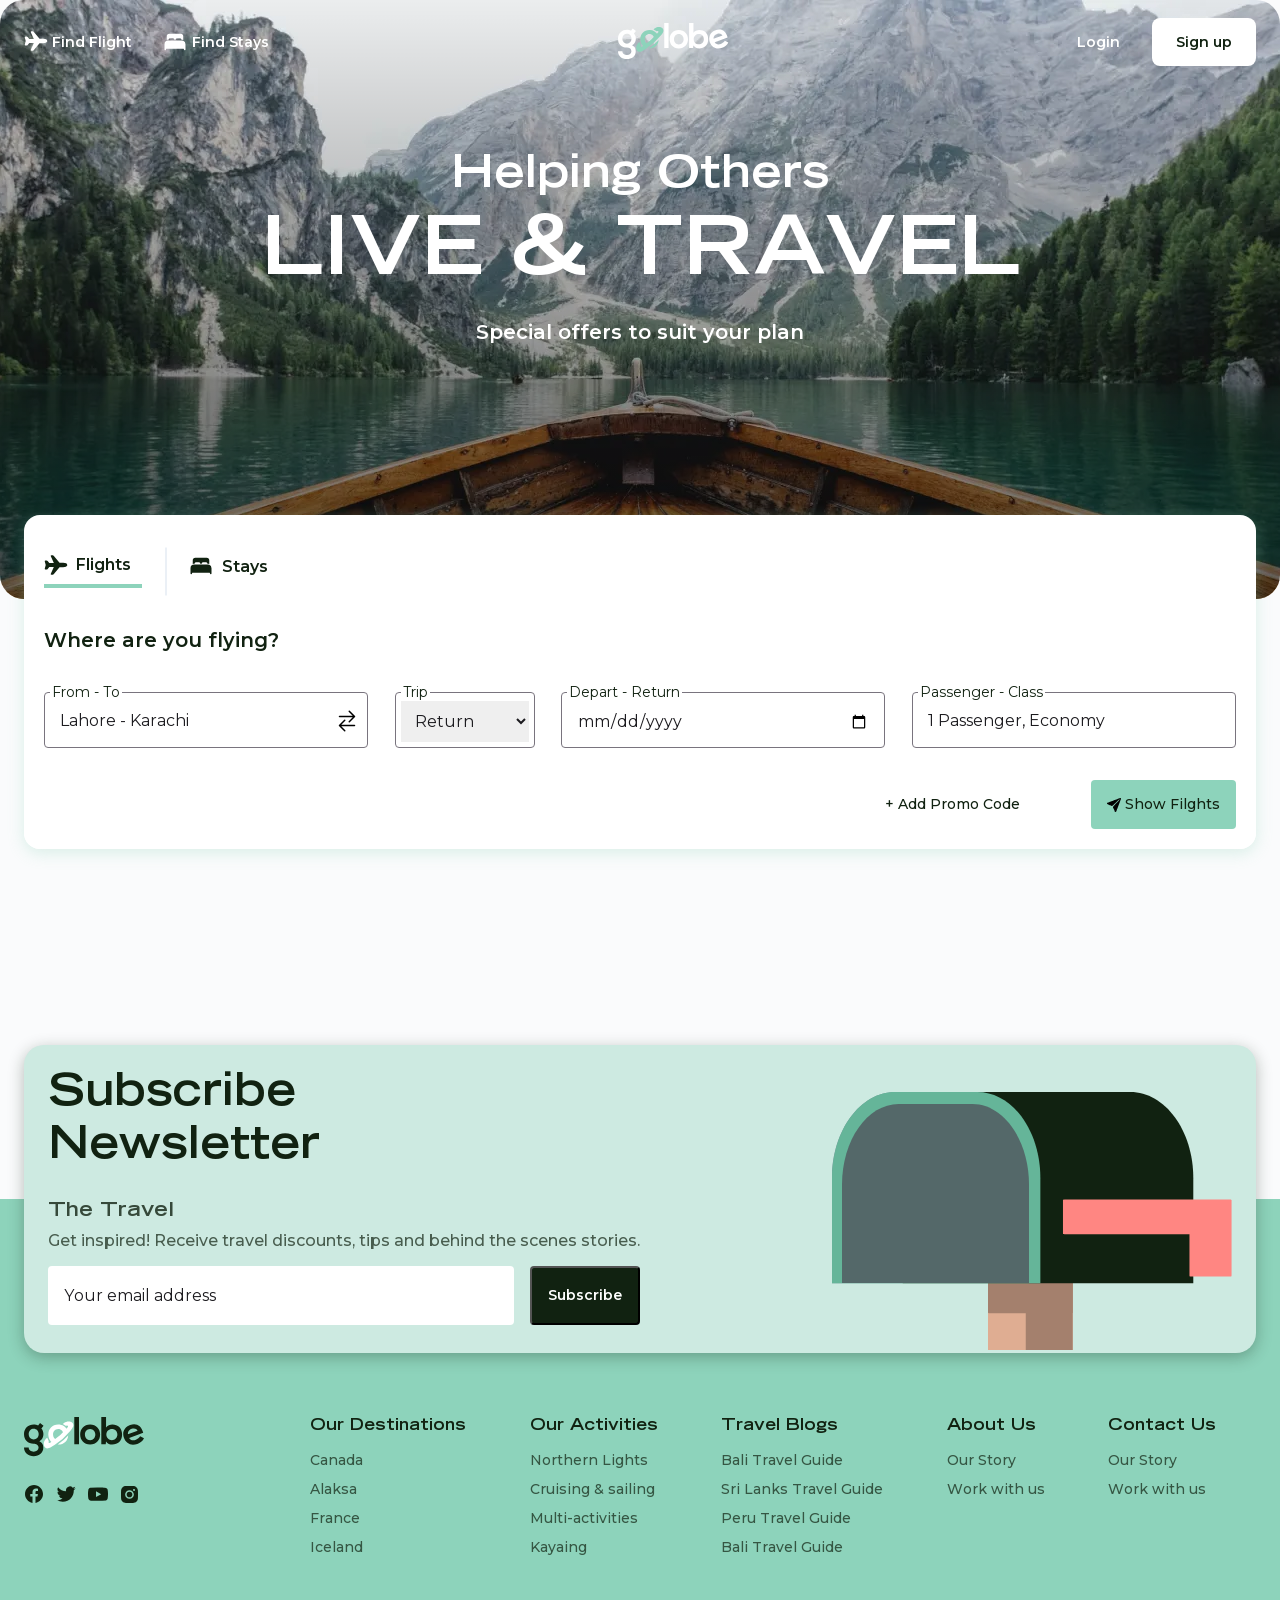
==== commit 9b26406a: "index form end" ====
--- a/index.html
+++ b/index.html
@@ -1 +1 @@
-<!DOCTYPE html><html lang="ru"><head><meta charset="UTF-8"><meta http-equiv="X-UA-Compatible" content="IE=edge"><meta name="viewport" content="width=device-width,initial-scale=1"><link rel="stylesheet" href="css/main.css"><script defer="defer" src="js/main.js"></script><title>Document</title></head><body><div class="wrapper"><header class="header header_index"><div class="container"><nav class="nav"><ul class="menu"><li class="menu__item"><a href="#" class="menu__link menu__link_airplane-index">Find Flight</a></li><li class="menu__item"><a href="#" class="menu__link menu__link_hotel-index">Find Stays</a></li></ul><a href="#" class="logo"><picture><source srcset="img/index/logo.svg" type="image/webp"><img class="logo__img" src="img/index/logo.svg" alt="logo"></picture></a><ul class="menu"><li class="menu__item"><a href="#" class="menu__link">Login</a></li><li class="menu__item"><a href="#" class="menu__link menu__link_sign-index">Sign up</a></li></ul><button class="menu-btn"><span></span></button><ul class="menu-mobile"><li class="menu__item"><a href="#" class="menu__link menu__link_airplane">Find Flight</a></li><li class="menu__item"><a href="#" class="menu__link menu__link_hotel">Find Stays</a></li><li class="menu__item"><a href="#" class="menu__link">Login</a></li><li class="menu__item"><a href="#" class="menu__link menu__link_sign">Sign up</a></li></ul></nav></div></header><main class="main"><section class="intro"><div class="container"><div class="intro__inner"><h2 class="intro__suptitel">Helping Others</h2><h1 class="intro__titel">Live & Travel</h1><h3 class="intro__subtitel">Special offers to suit your plan</h3></div><div class="intro__search"><div class="intro__button"><button class="intro__btn intro__btn_airplane">Flights</button> <span class="intro__span"></span> <button class="intro__btn intro__btn_hotel">Stays</button></div><div class="search"><h1 class="search__titel">Where are you flying?</h1><form class="search__inner"><div class="search__info"><fieldset class="search__fieldset"><legend class="search__legend">From - To</legend><input class="search__input" type="text" placeholder="Lahore - Karachi"></fieldset><fieldset class="search__fieldset search__fieldset_lite"><legend class="search__legend">Trip</legend><input class="search__input" type="text" placeholder="Return"></fieldset><fieldset class="search__fieldset"><legend class="search__legend">Depart - Return</legend><input class="search__input" type="text" placeholder="07 Nov 22 - 13 Nov 22"></fieldset><fieldset class="search__fieldset"><legend class="search__legend">Passenger - Class</legend><input class="search__input" type="text" placeholder="1 Passenger, Economy"></fieldset></div><div class="search__button"><input class="search__input-code" type="text" placeholder="+ Add Promo Code"> <button class="search__btn">Show Filghts</button></div></form></div><div class="search"><h1 class="search__titel">Where are you flying?</h1><form class="search__inner"><div class="search__info"><fieldset class="search__fieldset"><legend class="search__legend">Enter Destination</legend><input class="search__input" type="text" placeholder="Istanbul, Turkey"></fieldset><fieldset class="search__fieldset search__fieldset_lite"><legend class="search__legend">Check In</legend><input class="search__input" type="text" placeholder="Fri 12/2"></fieldset><fieldset class="search__fieldset"><legend class="search__legend">Check Out</legend><input class="search__input" type="text" placeholder="Sun 12/4"></fieldset><fieldset class="search__fieldset"><legend class="search__legend">Rooms & Guests</legend><input class="search__input" type="text" placeholder="1 room, 2 guests"></fieldset></div><div class="search__button"><input class="search__input-code" type="text" placeholder="+ Add Promo Code"> <button class="search__btn">Show Places</button></div></form></div></div></div></section></main><footer class="footer"><div class="container"><div class="footer__box"><div class="footer__mail"><h1 class="footer__titel">Subscribe Newsletter</h1><h2 class="footer__subtitel">The Travel</h2><p class="footer__text">Get inspired! Receive travel discounts, tips and behind the scenes stories.</p><form class="footer__form" action="URL"><input class="footer__input" type="email" placeholder="Your email address"> <button class="footer__button">Subscribe</button></form></div><picture><source srcset="img/mailbox.svg" type="image/webp"><img class="footer__img" src="img/mailbox.svg" alt="Mail"></picture></div><div class="footer__inner"><div class="footer__logo"><a href="#" class="logo"><picture><source srcset="img/logo2.svg" type="image/webp"><img class="logo__img" src="img/logo2.svg" alt="logo"></picture></a><div class="footer__social"><a href="#" class="footer__social-link"><picture><source srcset="img/social/facebook.svg" type="image/webp"><img class="footer__social-img" src="img/social/facebook.svg" alt="Facebook"></picture></a><a href="#" class="footer__social-link"><picture><source srcset="img/social/twitter.svg" type="image/webp"><img class="footer__social-img" src="img/social/twitter.svg" alt="Twitter"></picture></a><a href="#" class="footer__social-link"><picture><source srcset="img/social/youtube.svg" type="image/webp"><img class="footer__social-img" src="img/social/youtube.svg" alt="Youtube"></picture></a><a href="#" class="footer__social-link"><picture><source srcset="img/social/instagram.svg" type="image/webp"><img class="footer__social-img" src="img/social/instagram.svg" alt="Instagram"></picture></a></div></div><nav class="footer__nav"><div class="footer__nav-inner"><h2 class="footer__nav-titel">Our Destinations</h2><ul class="footer__menu"><li class="footer__item"><a href="#" class="footer__link">Canada</a></li><li class="footer__item"><a href="#" class="footer__link">Alaksa</a></li><li class="footer__item"><a href="#" class="footer__link">France</a></li><li class="footer__item"><a href="#" class="footer__link">Iceland</a></li></ul></div><div class="footer__nav-inner"><h2 class="footer__nav-titel">Our Activities</h2><ul class="footer__menu"><li class="footer__item"><a href="#" class="footer__link">Northern Lights</a></li><li class="footer__item"><a href="#" class="footer__link">Cruising & sailing</a></li><li class="footer__item"><a href="#" class="footer__link">Multi-activities</a></li><li class="footer__item"><a href="#" class="footer__link">Kayaing</a></li></ul></div><div class="footer__nav-inner"><h2 class="footer__nav-titel">Travel Blogs</h2><ul class="footer__menu"><li class="footer__item"><a href="#" class="footer__link">Bali Travel Guide</a></li><li class="footer__item"><a href="#" class="footer__link">Sri Lanks Travel Guide</a></li><li class="footer__item"><a href="#" class="footer__link">Peru Travel Guide</a></li><li class="footer__item"><a href="#" class="footer__link">Bali Travel Guide</a></li></ul></div><div class="footer__nav-inner"><h2 class="footer__nav-titel">About Us</h2><ul class="footer__menu"><li class="footer__item"><a href="#" class="footer__link">Our Story</a></li><li class="footer__item"><a href="#" class="footer__link">Work with us</a></li></ul></div><div class="footer__nav-inner"><h2 class="footer__nav-titel">Contact Us</h2><ul class="footer__menu"><li class="footer__item"><a href="#" class="footer__link">Our Story</a></li><li class="footer__item"><a href="#" class="footer__link">Work with us</a></li></ul></div></nav></div></div></footer></div></body></html>+<!DOCTYPE html><html lang="ru"><head><meta charset="UTF-8"><meta http-equiv="X-UA-Compatible" content="IE=edge"><meta name="viewport" content="width=device-width,initial-scale=1"><link rel="stylesheet" href="css/main.css"><script defer="defer" src="js/mixitup.min.js"></script><script defer="defer" src="js/main.js"></script><title>Document</title></head><body><div class="wrapper"><header class="header header_index"><div class="container"><nav class="nav"><ul class="menu"><li class="menu__item"><a href="#" class="menu__link menu__link_airplane-index">Find Flight</a></li><li class="menu__item"><a href="#" class="menu__link menu__link_hotel-index">Find Stays</a></li></ul><a href="#" class="logo"><picture><source srcset="img/index/logo.svg" type="image/webp"><img class="logo__img" src="img/index/logo.svg" alt="logo"></picture></a><ul class="menu"><li class="menu__item"><a href="#" class="menu__link">Login</a></li><li class="menu__item"><a href="#" class="menu__link menu__link_sign-index">Sign up</a></li></ul><button class="menu-btn"><span></span></button><ul class="menu-mobile menu-mobile_color"><li class="menu__item"><a href="#" class="menu__link menu__link_airplane">Find Flight</a></li><li class="menu__item"><a href="#" class="menu__link menu__link_hotel">Find Stays</a></li><li class="menu__item"><a href="#" class="menu__link">Login</a></li><li class="menu__item"><a href="#" class="menu__link menu__link_sign">Sign up</a></li></ul></nav></div></header><main class="main"><section class="intro"><div class="container"><div class="intro__inner"><h2 class="intro__suptitel">Helping Others</h2><h1 class="intro__titel">Live & Travel</h1><h3 class="intro__subtitel">Special offers to suit your plan</h3></div><div class="intro__search"><div class="intro__button"><button class="intro__btn intro__btn_airplane" data-filter=".flight">Flights</button> <span class="intro__span"></span> <button class="intro__btn intro__btn_hotel" data-filter=".stays">Stays</button></div><div class="intro__box"><div class="search mix flight"><h1 class="search__titel">Where are you flying?</h1><form class="search__inner"><div class="search__info"><fieldset class="search__fieldset"><legend class="search__legend">From - To</legend><input class="search__input search__input_vector" type="text" placeholder="Lahore - Karachi"></fieldset><fieldset class="search__fieldset search__fieldset_lite"><legend class="search__legend">Trip</legend><select class="search__select-plane" name="" id=""><option class="search__option-ticket" value="1">Return</option><option class="search__option-ticket" value="2">One-way</option></select></fieldset><fieldset class="search__fieldset"><legend class="search__legend">Depart - Return</legend><input class="search__input" type="date"></fieldset><fieldset class="search__fieldset"><legend class="search__legend">Passenger - Class</legend><input class="search__input" type="text" placeholder="1 Passenger, Economy"></fieldset></div><div class="search__button"><input class="search__input-code" type="text" placeholder="+ Add Promo Code"> <button class="search__btn search__btn_plane">Show Filghts</button></div></form></div><div class="search mix stays"><h1 class="search__titel">Where are you flying?</h1><form class="search__inner"><div class="search__info"><fieldset class="search__fieldset search__fieldset_xl"><legend class="search__legend">Enter Destination</legend><input class="search__input search__input_img" type="text" placeholder="Istanbul, Turkey"></fieldset><fieldset class="search__fieldset search__fieldset_width"><legend class="search__legend">Check In</legend><input class="search__input" type="date" placeholder="Fri 12/2"></fieldset><fieldset class="search__fieldset search__fieldset_width"><legend class="search__legend">Check Out</legend><input class="search__input" type="date" placeholder="Sun 12/4"></fieldset><fieldset class="search__fieldset search__fieldset_width"><legend class="search__legend">Rooms & Guests</legend><select class="search__select-room search__select-room_img" name="" id=""><option class="search__option-room" value="1">1 room, 2 guests</option><option class="search__option-room" value="2">2 room, 4 guests</option><option class="search__option-room" value="3">1 room, 1 guests</option><option class="search__option-room" value="4">3 room, 6 guests</option></select></fieldset></div><div class="search__button"><input class="search__input-code" type="text" placeholder="+ Add Promo Code"> <button class="search__btn search__btn_build">Show Places</button></div></form></div></div></div></div></section><section class="popular"><div class="container"></div></section></main><footer class="footer"><div class="container"><div class="footer__box"><div class="footer__mail"><h1 class="footer__titel">Subscribe Newsletter</h1><h2 class="footer__subtitel">The Travel</h2><p class="footer__text">Get inspired! Receive travel discounts, tips and behind the scenes stories.</p><form class="footer__form" action="URL"><input class="footer__input" type="email" placeholder="Your email address"> <button class="footer__button">Subscribe</button></form></div><picture><source srcset="img/mailbox.svg" type="image/webp"><img class="footer__img" src="img/mailbox.svg" alt="Mail"></picture></div><div class="footer__inner"><div class="footer__logo"><a href="#" class="logo"><picture><source srcset="img/logo2.svg" type="image/webp"><img class="logo__img" src="img/logo2.svg" alt="logo"></picture></a><div class="footer__social"><a href="#" class="footer__social-link"><picture><source srcset="img/social/facebook.svg" type="image/webp"><img class="footer__social-img" src="img/social/facebook.svg" alt="Facebook"></picture></a><a href="#" class="footer__social-link"><picture><source srcset="img/social/twitter.svg" type="image/webp"><img class="footer__social-img" src="img/social/twitter.svg" alt="Twitter"></picture></a><a href="#" class="footer__social-link"><picture><source srcset="img/social/youtube.svg" type="image/webp"><img class="footer__social-img" src="img/social/youtube.svg" alt="Youtube"></picture></a><a href="#" class="footer__social-link"><picture><source srcset="img/social/instagram.svg" type="image/webp"><img class="footer__social-img" src="img/social/instagram.svg" alt="Instagram"></picture></a></div></div><nav class="footer__nav"><div class="footer__nav-inner"><h2 class="footer__nav-titel">Our Destinations</h2><ul class="footer__menu"><li class="footer__item"><a href="#" class="footer__link">Canada</a></li><li class="footer__item"><a href="#" class="footer__link">Alaksa</a></li><li class="footer__item"><a href="#" class="footer__link">France</a></li><li class="footer__item"><a href="#" class="footer__link">Iceland</a></li></ul></div><div class="footer__nav-inner"><h2 class="footer__nav-titel">Our Activities</h2><ul class="footer__menu"><li class="footer__item"><a href="#" class="footer__link">Northern Lights</a></li><li class="footer__item"><a href="#" class="footer__link">Cruising & sailing</a></li><li class="footer__item"><a href="#" class="footer__link">Multi-activities</a></li><li class="footer__item"><a href="#" class="footer__link">Kayaing</a></li></ul></div><div class="footer__nav-inner"><h2 class="footer__nav-titel">Travel Blogs</h2><ul class="footer__menu"><li class="footer__item"><a href="#" class="footer__link">Bali Travel Guide</a></li><li class="footer__item"><a href="#" class="footer__link">Sri Lanks Travel Guide</a></li><li class="footer__item"><a href="#" class="footer__link">Peru Travel Guide</a></li><li class="footer__item"><a href="#" class="footer__link">Bali Travel Guide</a></li></ul></div><div class="footer__nav-inner"><h2 class="footer__nav-titel">About Us</h2><ul class="footer__menu"><li class="footer__item"><a href="#" class="footer__link">Our Story</a></li><li class="footer__item"><a href="#" class="footer__link">Work with us</a></li></ul></div><div class="footer__nav-inner"><h2 class="footer__nav-titel">Contact Us</h2><ul class="footer__menu"><li class="footer__item"><a href="#" class="footer__link">Our Story</a></li><li class="footer__item"><a href="#" class="footer__link">Work with us</a></li></ul></div></nav></div></div></footer></div></body></html>
--- a/css/main.css
+++ b/css/main.css
@@ -110,6 +110,8 @@
 
 .footer__input::placeholder,
 .footer__input,
+.search__select-room,
+.search__select-plane,
 .search__input::placeholder,
 .search__input,
 .search__legend {
@@ -330,6 +332,16 @@
   width: 100%;
 }
 
+.search__fieldset_width {
+  max-width: 240px;
+  width: 100%;
+}
+
+.search__fieldset_xl {
+  max-width: 420px;
+  width: 100%;
+}
+
 .search__legend {
   font-size: 14px;
   line-height: 120%;
@@ -374,6 +386,40 @@
   font-size: 16px;
   line-height: 120%;
   color: #1C1B1F;
+}
+
+.search__input_img {
+  padding-left: 35px;
+  background: url(../img/hotel.svg) no-repeat 1% center;
+}
+
+.search__input_vector {
+  padding-right: 22px;
+  background: url(../img/search/vector.svg) no-repeat 98% center;
+}
+
+.search__select-plane {
+  width: 100%;
+  padding: 10px;
+  border: none;
+  outline: none;
+  font-size: 16px;
+  line-height: 120%;
+  color: #1C1B1F;
+}
+
+.search__select-room {
+  width: 100%;
+  padding: 10px 10px 10px 30px;
+  border: none;
+  outline: none;
+  font-size: 16px;
+  line-height: 120%;
+  color: #1C1B1F;
+}
+
+.search__select-room_img {
+  background: url(../img/search/man.svg) no-repeat 2% center;
 }
 
 .search__button {
@@ -443,7 +489,18 @@
   position: absolute;
   top: 18px;
   left: 16px;
+}
+
+.search__btn_plane::before {
   background: url(../img/search/plane.png);
+}
+
+.search__btn_build::before {
+  width: 15px;
+  height: 16px;
+  top: 15px;
+  left: 14px;
+  background: url(../img/search/building.svg);
 }
 
 .header {
@@ -591,7 +648,7 @@
 
 .intro__inner {
   position: relative;
-  z-index: 10;
+  z-index: 5;
 }
 
 .intro__suptitel {
@@ -623,9 +680,11 @@
   max-width: 1232px;
   width: 100%;
   position: absolute;
-  z-index: 10;
-  bottom: 0;
+  z-index: 5;
+  bottom: -250px;
   border-radius: 16px;
+  -webkit-box-shadow: 0 4px 16px rgba(141, 211, 187, 0.3);
+  box-shadow: 0 4px 16px rgba(141, 211, 187, 0.3);
 }
 
 .intro__button {
@@ -640,7 +699,7 @@
 
 .intro__btn {
   background: #fff;
-  padding: 0 11px 0 32px;
+  padding: 0 11px 10px 32px;
   font-size: 16px;
   line-height: 120%;
   color: #112211;
@@ -676,6 +735,15 @@
   -webkit-transform: rotate(90deg);
   -ms-transform: rotate(90deg);
   transform: rotate(90deg);
+}
+
+.intro .mixitup-control-active {
+  border-bottom: 4px solid #8DD3BB;
+}
+
+.popular {
+  padding-top: 330px;
+  height: 600px;
 }
 
 .footer {
@@ -700,6 +768,8 @@
   justify-content: space-between;
   position: absolute;
   top: -154px;
+  -webkit-box-shadow: 0 4px 16px rgba(17, 34, 17, 0.3);
+  box-shadow: 0 4px 16px rgba(17, 34, 17, 0.3);
 }
 
 .footer__mail {
@@ -860,8 +930,24 @@
 }
 
 @supports (-webkit-appearance:none) {
-  .search__btn::before {
+  .search__input_img {
+    background: url(../img/hotel.svg) no-repeat 1% center;
+  }
+
+  .search__input_vector {
+    background: url(../img/search/vector.svg) no-repeat 98% center;
+  }
+
+  .search__select-room_img {
+    background: url(../img/search/man.svg) no-repeat 2% center;
+  }
+
+  .search__btn_plane::before {
     background: url(../img/search/plane.webp);
+  }
+
+  .search__btn_build::before {
+    background: url(../img/search/building.svg);
   }
 
   .menu__link_airplane::before {
@@ -961,6 +1047,10 @@
     z-index: 2;
   }
 
+  .menu-mobile_color::before {
+    background-color: transparent;
+  }
+
   .menu-btn {
     display: block;
     position: relative;
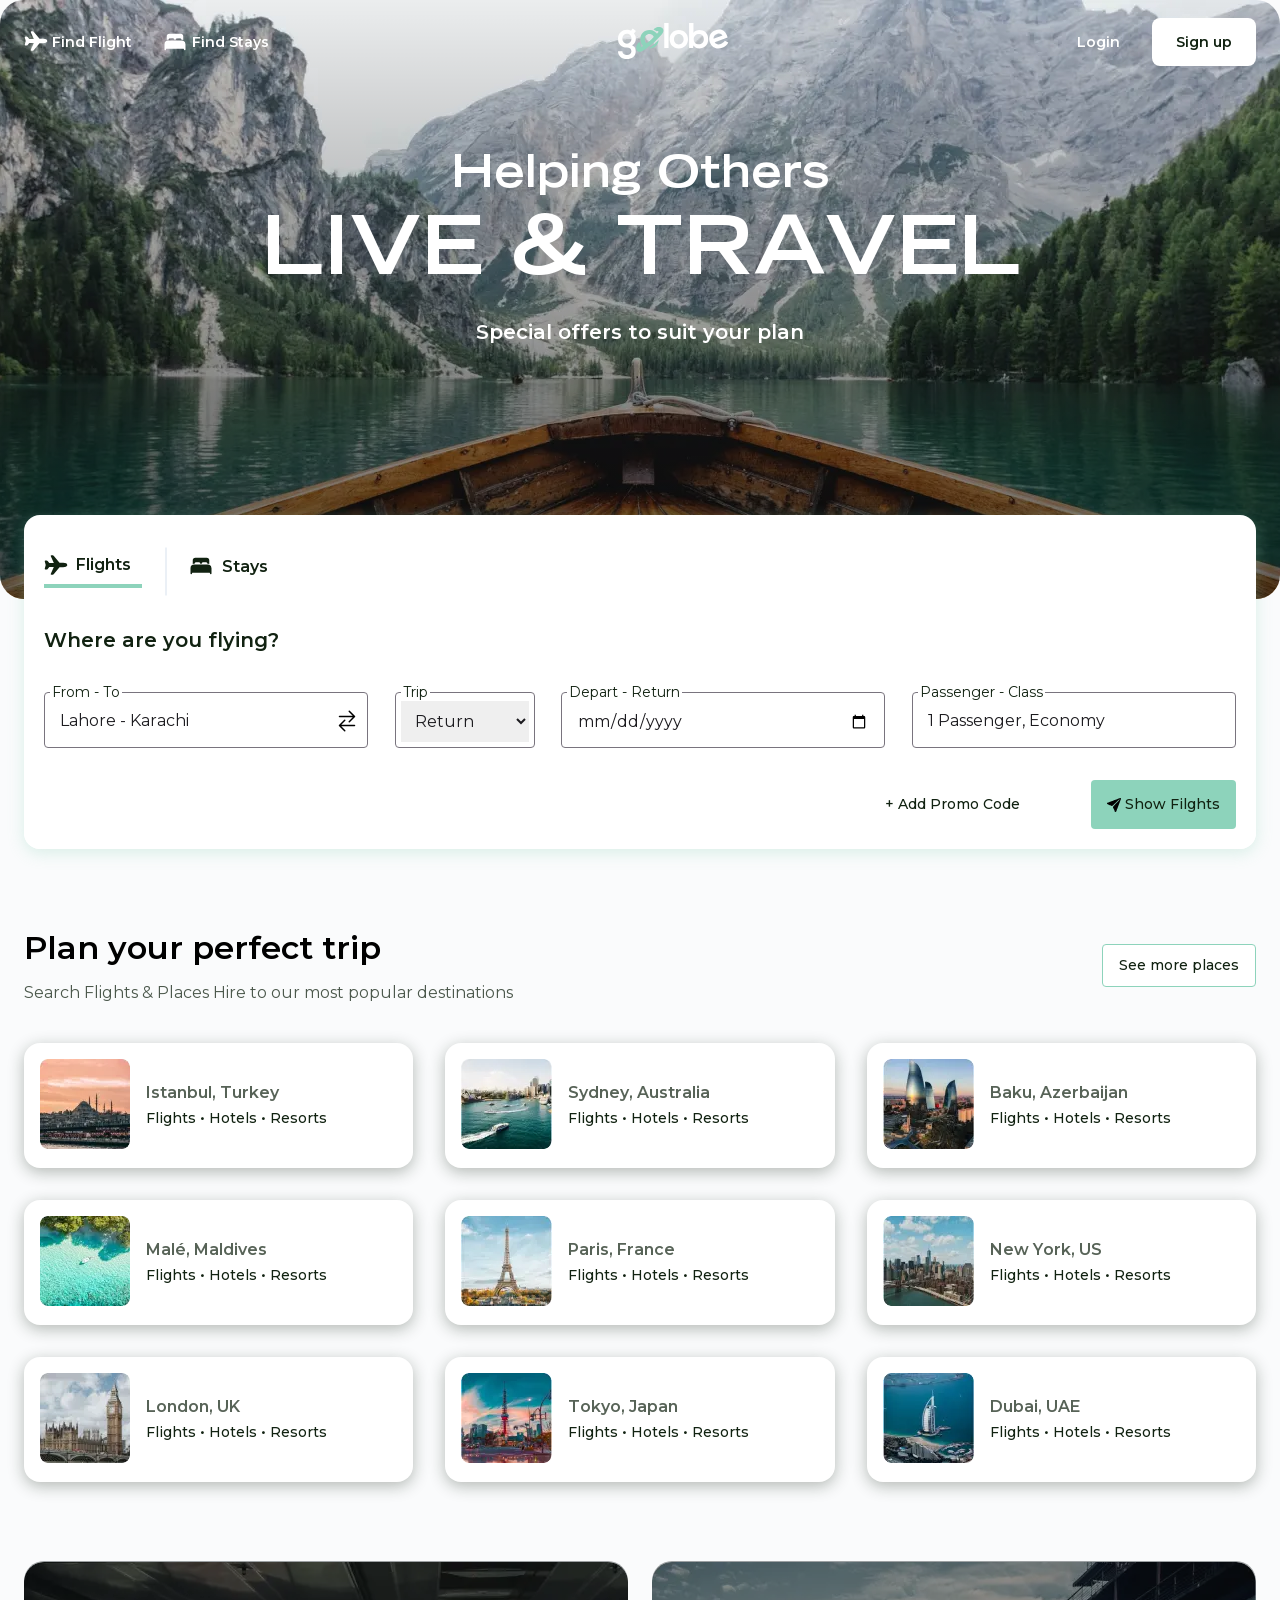
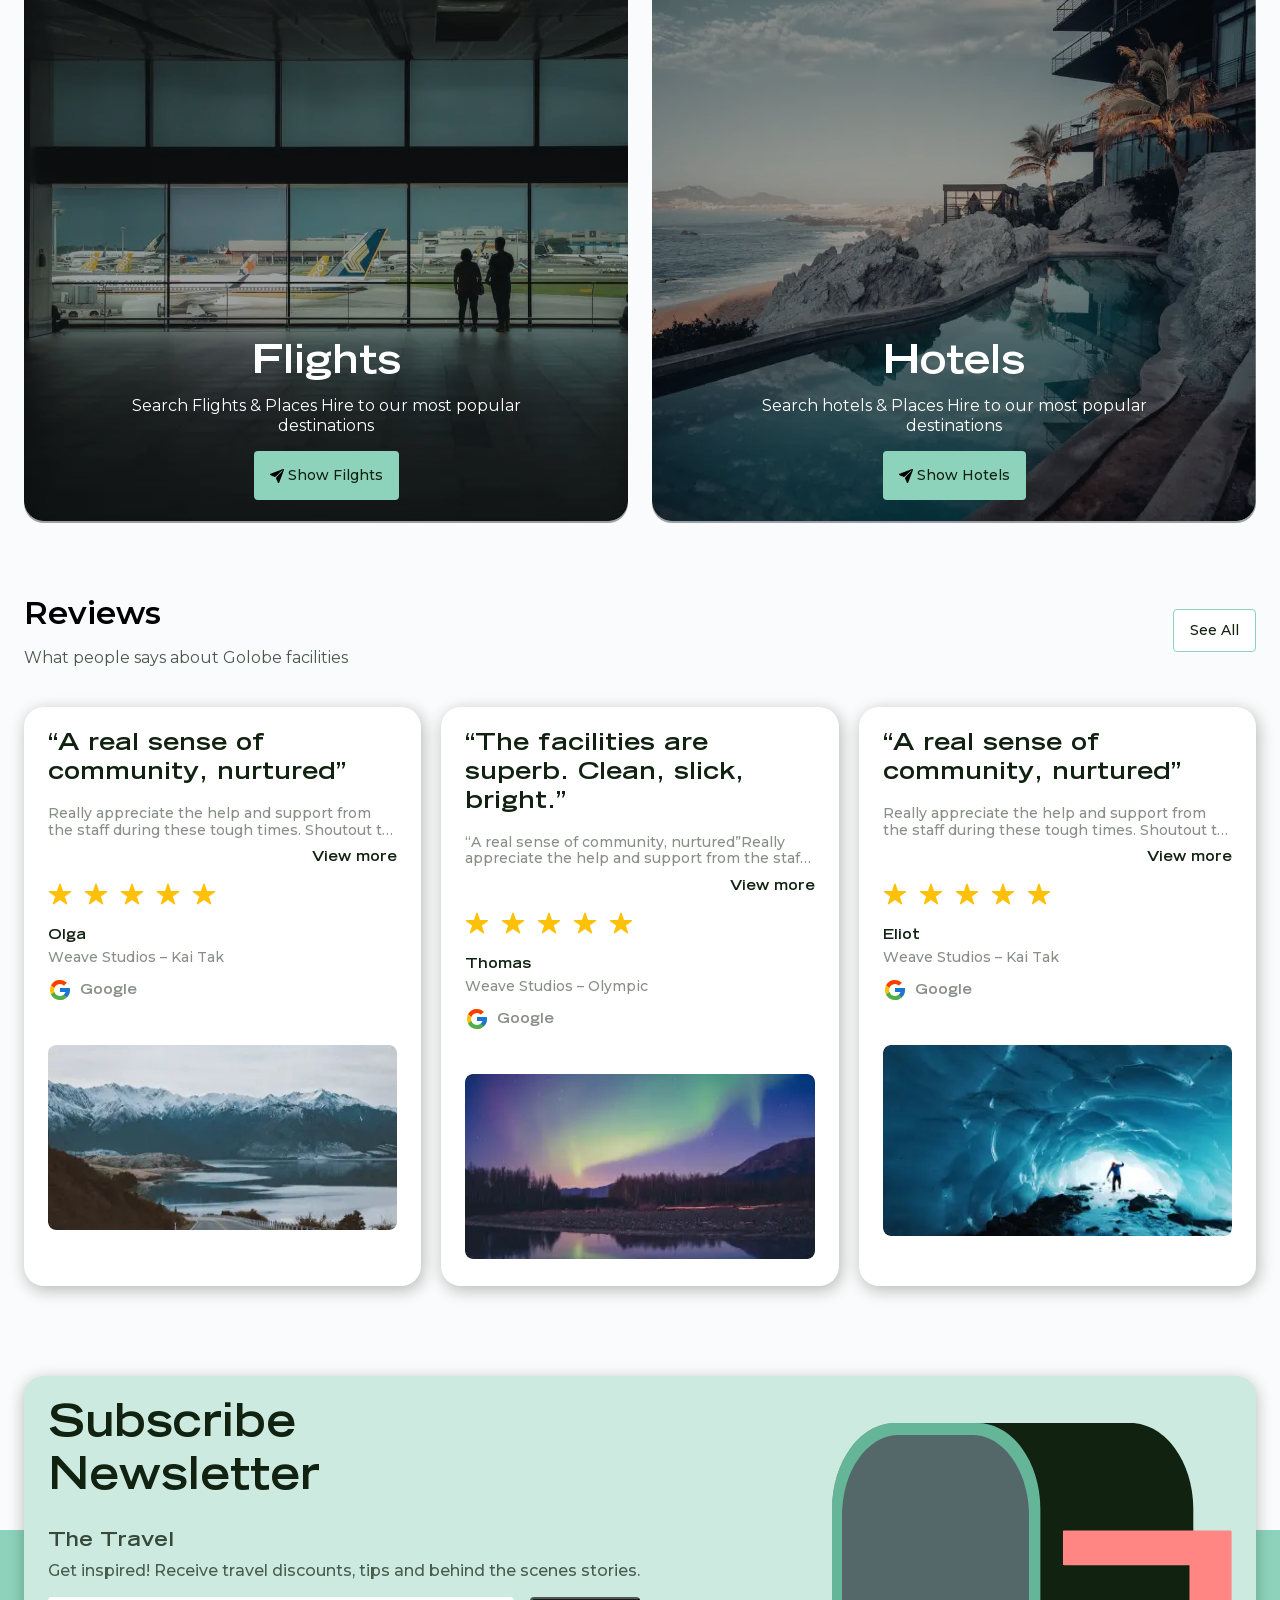
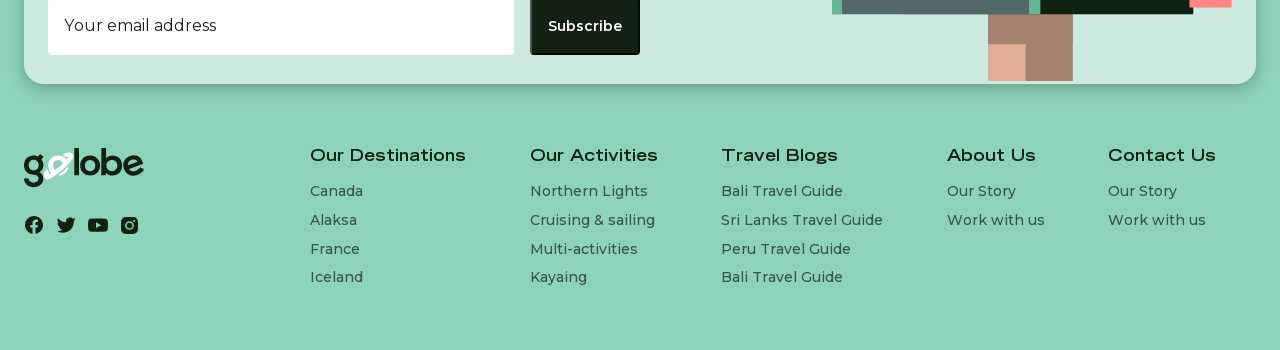
==== commit ddedd2d6: "index end" ====
--- a/index.html
+++ b/index.html
@@ -1 +1 @@
-<!DOCTYPE html><html lang="ru"><head><meta charset="UTF-8"><meta http-equiv="X-UA-Compatible" content="IE=edge"><meta name="viewport" content="width=device-width,initial-scale=1"><link rel="stylesheet" href="css/main.css"><script defer="defer" src="js/mixitup.min.js"></script><script defer="defer" src="js/main.js"></script><title>Document</title></head><body><div class="wrapper"><header class="header header_index"><div class="container"><nav class="nav"><ul class="menu"><li class="menu__item"><a href="#" class="menu__link menu__link_airplane-index">Find Flight</a></li><li class="menu__item"><a href="#" class="menu__link menu__link_hotel-index">Find Stays</a></li></ul><a href="#" class="logo"><picture><source srcset="img/index/logo.svg" type="image/webp"><img class="logo__img" src="img/index/logo.svg" alt="logo"></picture></a><ul class="menu"><li class="menu__item"><a href="#" class="menu__link">Login</a></li><li class="menu__item"><a href="#" class="menu__link menu__link_sign-index">Sign up</a></li></ul><button class="menu-btn"><span></span></button><ul class="menu-mobile menu-mobile_color"><li class="menu__item"><a href="#" class="menu__link menu__link_airplane">Find Flight</a></li><li class="menu__item"><a href="#" class="menu__link menu__link_hotel">Find Stays</a></li><li class="menu__item"><a href="#" class="menu__link">Login</a></li><li class="menu__item"><a href="#" class="menu__link menu__link_sign">Sign up</a></li></ul></nav></div></header><main class="main"><section class="intro"><div class="container"><div class="intro__inner"><h2 class="intro__suptitel">Helping Others</h2><h1 class="intro__titel">Live & Travel</h1><h3 class="intro__subtitel">Special offers to suit your plan</h3></div><div class="intro__search"><div class="intro__button"><button class="intro__btn intro__btn_airplane" data-filter=".flight">Flights</button> <span class="intro__span"></span> <button class="intro__btn intro__btn_hotel" data-filter=".stays">Stays</button></div><div class="intro__box"><div class="search mix flight"><h1 class="search__titel">Where are you flying?</h1><form class="search__inner"><div class="search__info"><fieldset class="search__fieldset"><legend class="search__legend">From - To</legend><input class="search__input search__input_vector" type="text" placeholder="Lahore - Karachi"></fieldset><fieldset class="search__fieldset search__fieldset_lite"><legend class="search__legend">Trip</legend><select class="search__select-plane" name="" id=""><option class="search__option-ticket" value="1">Return</option><option class="search__option-ticket" value="2">One-way</option></select></fieldset><fieldset class="search__fieldset"><legend class="search__legend">Depart - Return</legend><input class="search__input" type="date"></fieldset><fieldset class="search__fieldset"><legend class="search__legend">Passenger - Class</legend><input class="search__input" type="text" placeholder="1 Passenger, Economy"></fieldset></div><div class="search__button"><input class="search__input-code" type="text" placeholder="+ Add Promo Code"> <button class="search__btn search__btn_plane">Show Filghts</button></div></form></div><div class="search mix stays"><h1 class="search__titel">Where are you flying?</h1><form class="search__inner"><div class="search__info"><fieldset class="search__fieldset search__fieldset_xl"><legend class="search__legend">Enter Destination</legend><input class="search__input search__input_img" type="text" placeholder="Istanbul, Turkey"></fieldset><fieldset class="search__fieldset search__fieldset_width"><legend class="search__legend">Check In</legend><input class="search__input" type="date" placeholder="Fri 12/2"></fieldset><fieldset class="search__fieldset search__fieldset_width"><legend class="search__legend">Check Out</legend><input class="search__input" type="date" placeholder="Sun 12/4"></fieldset><fieldset class="search__fieldset search__fieldset_width"><legend class="search__legend">Rooms & Guests</legend><select class="search__select-room search__select-room_img" name="" id=""><option class="search__option-room" value="1">1 room, 2 guests</option><option class="search__option-room" value="2">2 room, 4 guests</option><option class="search__option-room" value="3">1 room, 1 guests</option><option class="search__option-room" value="4">3 room, 6 guests</option></select></fieldset></div><div class="search__button"><input class="search__input-code" type="text" placeholder="+ Add Promo Code"> <button class="search__btn search__btn_build">Show Places</button></div></form></div></div></div></div></section><section class="popular"><div class="container"></div></section></main><footer class="footer"><div class="container"><div class="footer__box"><div class="footer__mail"><h1 class="footer__titel">Subscribe Newsletter</h1><h2 class="footer__subtitel">The Travel</h2><p class="footer__text">Get inspired! Receive travel discounts, tips and behind the scenes stories.</p><form class="footer__form" action="URL"><input class="footer__input" type="email" placeholder="Your email address"> <button class="footer__button">Subscribe</button></form></div><picture><source srcset="img/mailbox.svg" type="image/webp"><img class="footer__img" src="img/mailbox.svg" alt="Mail"></picture></div><div class="footer__inner"><div class="footer__logo"><a href="#" class="logo"><picture><source srcset="img/logo2.svg" type="image/webp"><img class="logo__img" src="img/logo2.svg" alt="logo"></picture></a><div class="footer__social"><a href="#" class="footer__social-link"><picture><source srcset="img/social/facebook.svg" type="image/webp"><img class="footer__social-img" src="img/social/facebook.svg" alt="Facebook"></picture></a><a href="#" class="footer__social-link"><picture><source srcset="img/social/twitter.svg" type="image/webp"><img class="footer__social-img" src="img/social/twitter.svg" alt="Twitter"></picture></a><a href="#" class="footer__social-link"><picture><source srcset="img/social/youtube.svg" type="image/webp"><img class="footer__social-img" src="img/social/youtube.svg" alt="Youtube"></picture></a><a href="#" class="footer__social-link"><picture><source srcset="img/social/instagram.svg" type="image/webp"><img class="footer__social-img" src="img/social/instagram.svg" alt="Instagram"></picture></a></div></div><nav class="footer__nav"><div class="footer__nav-inner"><h2 class="footer__nav-titel">Our Destinations</h2><ul class="footer__menu"><li class="footer__item"><a href="#" class="footer__link">Canada</a></li><li class="footer__item"><a href="#" class="footer__link">Alaksa</a></li><li class="footer__item"><a href="#" class="footer__link">France</a></li><li class="footer__item"><a href="#" class="footer__link">Iceland</a></li></ul></div><div class="footer__nav-inner"><h2 class="footer__nav-titel">Our Activities</h2><ul class="footer__menu"><li class="footer__item"><a href="#" class="footer__link">Northern Lights</a></li><li class="footer__item"><a href="#" class="footer__link">Cruising & sailing</a></li><li class="footer__item"><a href="#" class="footer__link">Multi-activities</a></li><li class="footer__item"><a href="#" class="footer__link">Kayaing</a></li></ul></div><div class="footer__nav-inner"><h2 class="footer__nav-titel">Travel Blogs</h2><ul class="footer__menu"><li class="footer__item"><a href="#" class="footer__link">Bali Travel Guide</a></li><li class="footer__item"><a href="#" class="footer__link">Sri Lanks Travel Guide</a></li><li class="footer__item"><a href="#" class="footer__link">Peru Travel Guide</a></li><li class="footer__item"><a href="#" class="footer__link">Bali Travel Guide</a></li></ul></div><div class="footer__nav-inner"><h2 class="footer__nav-titel">About Us</h2><ul class="footer__menu"><li class="footer__item"><a href="#" class="footer__link">Our Story</a></li><li class="footer__item"><a href="#" class="footer__link">Work with us</a></li></ul></div><div class="footer__nav-inner"><h2 class="footer__nav-titel">Contact Us</h2><ul class="footer__menu"><li class="footer__item"><a href="#" class="footer__link">Our Story</a></li><li class="footer__item"><a href="#" class="footer__link">Work with us</a></li></ul></div></nav></div></div></footer></div></body></html>+<!DOCTYPE html><html lang="ru"><head><meta charset="UTF-8"><meta http-equiv="X-UA-Compatible" content="IE=edge"><meta name="viewport" content="width=device-width,initial-scale=1"><link rel="stylesheet" href="css/main.css"><script defer="defer" src="js/mixitup.min.js"></script><script defer="defer" src="js/main.js"></script><title>Document</title></head><body><div class="wrapper"><header class="header header_index"><div class="container"><nav class="nav"><ul class="menu"><li class="menu__item"><a href="#" class="menu__link menu__link_airplane-index">Find Flight</a></li><li class="menu__item"><a href="#" class="menu__link menu__link_hotel-index">Find Stays</a></li></ul><a href="#" class="logo"><picture><source srcset="img/index/logo.svg" type="image/webp"><img class="logo__img" src="img/index/logo.svg" alt="logo"></picture></a><ul class="menu"><li class="menu__item"><a href="#" class="menu__link">Login</a></li><li class="menu__item"><a href="#" class="menu__link menu__link_sign-index">Sign up</a></li></ul><button class="menu-btn menu-btn_color"><span></span></button><ul class="menu-mobile menu-mobile_color"><li class="menu__item"><a href="#" class="menu__link menu__link_airplane">Find Flight</a></li><li class="menu__item"><a href="#" class="menu__link menu__link_hotel">Find Stays</a></li><li class="menu__item"><a href="#" class="menu__link">Login</a></li><li class="menu__item"><a href="#" class="menu__link menu__link_sign">Sign up</a></li></ul></nav></div></header><main class="main"><section class="intro"><div class="container"><div class="intro__inner"><h2 class="intro__suptitel">Helping Others</h2><h1 class="intro__titel">Live & Travel</h1><h3 class="intro__subtitel">Special offers to suit your plan</h3></div><div class="intro__search"><div class="intro__button"><button class="intro__btn intro__btn_airplane" data-filter=".flight">Flights</button> <span class="intro__span"></span> <button class="intro__btn intro__btn_hotel" data-filter=".stays">Stays</button></div><div class="intro__box"><div class="search mix flight"><h1 class="search__titel">Where are you flying?</h1><form class="search__inner"><div class="search__info"><fieldset class="search__fieldset"><legend class="search__legend">From - To</legend><input class="search__input search__input_vector" type="text" placeholder="Lahore - Karachi"></fieldset><fieldset class="search__fieldset search__fieldset_lite"><legend class="search__legend">Trip</legend><select class="search__select-plane" name="" id=""><option class="search__option-ticket" value="1">Return</option><option class="search__option-ticket" value="2">One-way</option></select></fieldset><fieldset class="search__fieldset"><legend class="search__legend">Depart - Return</legend><input class="search__input" type="date"></fieldset><fieldset class="search__fieldset"><legend class="search__legend">Passenger - Class</legend><input class="search__input" type="text" placeholder="1 Passenger, Economy"></fieldset></div><div class="search__button"><input class="search__input-code" type="text" placeholder="+ Add Promo Code"> <button class="search__btn search__btn_plane">Show Filghts</button></div></form></div><div class="search mix stays"><h1 class="search__titel">Where are you flying?</h1><form class="search__inner"><div class="search__info"><fieldset class="search__fieldset search__fieldset_xl"><legend class="search__legend">Enter Destination</legend><input class="search__input search__input_img" type="text" placeholder="Istanbul, Turkey"></fieldset><fieldset class="search__fieldset search__fieldset_width"><legend class="search__legend">Check In</legend><input class="search__input" type="date" placeholder="Fri 12/2"></fieldset><fieldset class="search__fieldset search__fieldset_width"><legend class="search__legend">Check Out</legend><input class="search__input" type="date" placeholder="Sun 12/4"></fieldset><fieldset class="search__fieldset search__fieldset_width"><legend class="search__legend">Rooms & Guests</legend><select class="search__select-room search__select-room_img" name="" id=""><option class="search__option-room" value="1">1 room, 2 guests</option><option class="search__option-room" value="2">2 room, 4 guests</option><option class="search__option-room" value="3">1 room, 1 guests</option><option class="search__option-room" value="4">3 room, 6 guests</option></select></fieldset></div><div class="search__button"><input class="search__input-code" type="text" placeholder="+ Add Promo Code"> <button class="search__btn search__btn_build">Show Places</button></div></form></div></div></div></div></section><section class="trip"><div class="container"><div class="heading"><div class="heading__inner"><h1 class="heading__titel">Plan your perfect trip</h1><h4 class="heading__subtitel">Search Flights & Places Hire to our most popular destinations</h4></div><a href="#" class="heading__link-btn">See more places</a></div><div class="trip__content"><a href="#" class="trip__link"><div class="trip__card"><picture><source srcset="img/index/trip/1.webp" type="image/webp"><img class="trip__card-img" src="img/index/trip/1.jpg" alt="Image"></picture><div class="trip__info"><h3 class="trip__info-title">Istanbul, Turkey</h3><p class="trip__info-text">Flights • Hotels • Resorts</p></div></div></a><a href="#" class="trip__link"><div class="trip__card"><picture><source srcset="img/index/trip/2.webp" type="image/webp"><img class="trip__card-img" src="img/index/trip/2.jpg" alt="Image"></picture><div class="trip__info"><h3 class="trip__info-title">Sydney, Australia</h3><p class="trip__info-text">Flights • Hotels • Resorts</p></div></div></a><a href="#" class="trip__link"><div class="trip__card"><picture><source srcset="img/index/trip/3.webp" type="image/webp"><img class="trip__card-img" src="img/index/trip/3.jpg" alt="Image"></picture><div class="trip__info"><h3 class="trip__info-title">Baku, Azerbaijan</h3><p class="trip__info-text">Flights • Hotels • Resorts</p></div></div></a><a href="#" class="trip__link"><div class="trip__card"><picture><source srcset="img/index/trip/4.webp" type="image/webp"><img class="trip__card-img" src="img/index/trip/4.jpg" alt="Image"></picture><div class="trip__info"><h3 class="trip__info-title">Malé, Maldives</h3><p class="trip__info-text">Flights • Hotels • Resorts</p></div></div></a><a href="#" class="trip__link"><div class="trip__card"><picture><source srcset="img/index/trip/5.webp" type="image/webp"><img class="trip__card-img" src="img/index/trip/5.jpg" alt="Image"></picture><div class="trip__info"><h3 class="trip__info-title">Paris, France</h3><p class="trip__info-text">Flights • Hotels • Resorts</p></div></div></a><a href="#" class="trip__link"><div class="trip__card"><picture><source srcset="img/index/trip/6.webp" type="image/webp"><img class="trip__card-img" src="img/index/trip/6.jpg" alt="Image"></picture><div class="trip__info"><h3 class="trip__info-title">New York, US</h3><p class="trip__info-text">Flights • Hotels • Resorts</p></div></div></a><a href="#" class="trip__link"><div class="trip__card"><picture><source srcset="img/index/trip/7.webp" type="image/webp"><img class="trip__card-img" src="img/index/trip/7.jpg" alt="Image"></picture><div class="trip__info"><h3 class="trip__info-title">London, UK</h3><p class="trip__info-text">Flights • Hotels • Resorts</p></div></div></a><a href="#" class="trip__link"><div class="trip__card"><picture><source srcset="img/index/trip/8.webp" type="image/webp"><img class="trip__card-img" src="img/index/trip/8.jpg" alt="Image"></picture><div class="trip__info"><h3 class="trip__info-title">Tokyo, Japan</h3><p class="trip__info-text">Flights • Hotels • Resorts</p></div></div></a><a href="#" class="trip__link"><div class="trip__card"><picture><source srcset="img/index/trip/9.webp" type="image/webp"><img class="trip__card-img" src="img/index/trip/9.jpg" alt="Image"></picture><div class="trip__info"><h3 class="trip__info-title">Dubai, UAE</h3><p class="trip__info-text">Flights • Hotels • Resorts</p></div></div></a></div><div class="trip__intro"><div class="trip__intro-inner"><picture><source srcset="img/index/flights.webp" type="image/webp"><img class="trip__intro-img" src="img/index/flights.jpg" alt="Flights"></picture><div class="trip__intro-info"><h1 class="trip__intro-titel">Flights</h1><p class="trip__intro-text">Search Flights & Places Hire to our most popular destinations</p><a class="search__btn search__btn_plane" href="#">Show Filghts</a></div></div><div class="trip__intro-inner"><picture><source srcset="img/index/hotels.webp" type="image/webp"><img class="trip__intro-img" src="img/index/hotels.jpg" alt="Hotels"></picture><div class="trip__intro-info"><h1 class="trip__intro-titel">Hotels</h1><p class="trip__intro-text">Search hotels & Places Hire to our most popular destinations</p><a class="search__btn search__btn_plane" href="#">Show Hotels</a></div></div></div></div></section><section class="reviews"><div class="container"><div class="heading"><div class="heading__inner"><h1 class="heading__titel">Reviews</h1><h4 class="heading__subtitel">What people says about Golobe facilities</h4></div><a href="#" class="heading__link-btn">See All</a></div><div class="reviews__content"><div class="reviews__card"><h1 class="reviews__titel">“A real sense of community, nurtured”</h1><p class="reviews__text">Really appreciate the help and support from the staff during these tough times. Shoutout to Katie for helping me always, even when I was out of the country. And always available when needed.</p><div class="reviews__inner"><a href="#" class="reviews__link">View more</a></div><div class="reviews__stars"><picture><source srcset="img/index/star.svg" type="image/webp"><img class="reviews__star" src="img/index/star.svg" alt="star"></picture><picture><source srcset="img/index/star.svg" type="image/webp"><img class="reviews__star" src="img/index/star.svg" alt="star"></picture><picture><source srcset="img/index/star.svg" type="image/webp"><img class="reviews__star" src="img/index/star.svg" alt="star"></picture><picture><source srcset="img/index/star.svg" type="image/webp"><img class="reviews__star" src="img/index/star.svg" alt="star"></picture><picture><source srcset="img/index/star.svg" type="image/webp"><img class="reviews__star" src="img/index/star.svg" alt="star"></picture></div><p class="reviews__name">Olga</p><p class="reviews__studio">Weave Studios – Kai Tak</p><div class="reviews__browser"><picture><source srcset="img/index/google.svg" type="image/webp"><img class="reviews__browser-img" src="img/index/google.svg" alt="Google"></picture><p class="reviews__browser-name">Google</p></div><picture><source srcset="img/index/card1.webp" type="image/webp"><img class="reviews__img" src="img/index/card1.jpg" alt="Image"></picture></div><div class="reviews__card"><h1 class="reviews__titel">“The facilities are superb. Clean, slick, bright.”</h1><p class="reviews__text">“A real sense of community, nurtured”Really appreciate the help and support from the staff during these tough times. Shoutout to Katie for helping me always, even when I was out of the country. And always available when needed.View moreOlgaWeave Studios – Kai TakGoogle</p><div class="reviews__inner"><a href="#" class="reviews__link">View more</a></div><div class="reviews__stars"><picture><source srcset="img/index/star.svg" type="image/webp"><img class="reviews__star" src="img/index/star.svg" alt="star"></picture><picture><source srcset="img/index/star.svg" type="image/webp"><img class="reviews__star" src="img/index/star.svg" alt="star"></picture><picture><source srcset="img/index/star.svg" type="image/webp"><img class="reviews__star" src="img/index/star.svg" alt="star"></picture><picture><source srcset="img/index/star.svg" type="image/webp"><img class="reviews__star" src="img/index/star.svg" alt="star"></picture><picture><source srcset="img/index/star.svg" type="image/webp"><img class="reviews__star" src="img/index/star.svg" alt="star"></picture></div><p class="reviews__name">Thomas</p><p class="reviews__studio">Weave Studios – Olympic</p><div class="reviews__browser"><picture><source srcset="img/index/google.svg" type="image/webp"><img class="reviews__browser-img" src="img/index/google.svg" alt="Google"></picture><p class="reviews__browser-name">Google</p></div><picture><source srcset="img/index/card2.webp" type="image/webp"><img class="reviews__img" src="img/index/card2.jpg" alt="Image"></picture></div><div class="reviews__card"><h1 class="reviews__titel">“A real sense of community, nurtured”</h1><p class="reviews__text">Really appreciate the help and support from the staff during these tough times. Shoutout to Katie for helping me always, even when I was out of the country. And always available when needed.</p><div class="reviews__inner"><a href="#" class="reviews__link">View more</a></div><div class="reviews__stars"><picture><source srcset="img/index/star.svg" type="image/webp"><img class="reviews__star" src="img/index/star.svg" alt="star"></picture><picture><source srcset="img/index/star.svg" type="image/webp"><img class="reviews__star" src="img/index/star.svg" alt="star"></picture><picture><source srcset="img/index/star.svg" type="image/webp"><img class="reviews__star" src="img/index/star.svg" alt="star"></picture><picture><source srcset="img/index/star.svg" type="image/webp"><img class="reviews__star" src="img/index/star.svg" alt="star"></picture><picture><source srcset="img/index/star.svg" type="image/webp"><img class="reviews__star" src="img/index/star.svg" alt="star"></picture></div><p class="reviews__name">Eliot</p><p class="reviews__studio">Weave Studios – Kai Tak</p><div class="reviews__browser"><picture><source srcset="img/index/google.svg" type="image/webp"><img class="reviews__browser-img" src="img/index/google.svg" alt="Google"></picture><p class="reviews__browser-name">Google</p></div><picture><source srcset="img/index/card3.webp" type="image/webp"><img class="reviews__img" src="img/index/card3.jpg" alt="Image"></picture></div></div></div></section></main><footer class="footer"><div class="container"><div class="footer__box"><div class="footer__mail"><h1 class="footer__titel">Subscribe Newsletter</h1><h2 class="footer__subtitel">The Travel</h2><p class="footer__text">Get inspired! Receive travel discounts, tips and behind the scenes stories.</p><form class="footer__form" action="URL"><input class="footer__input" type="email" placeholder="Your email address"> <button class="footer__button">Subscribe</button></form></div><picture><source srcset="img/mailbox.svg" type="image/webp"><img class="footer__img" src="img/mailbox.svg" alt="Mail"></picture></div><div class="footer__inner"><div class="footer__logo"><a href="#" class="logo"><picture><source srcset="img/logo2.svg" type="image/webp"><img class="logo__img" src="img/logo2.svg" alt="logo"></picture></a><div class="footer__social"><a href="#" class="footer__social-link"><picture><source srcset="img/social/facebook.svg" type="image/webp"><img class="footer__social-img" src="img/social/facebook.svg" alt="Facebook"></picture></a><a href="#" class="footer__social-link"><picture><source srcset="img/social/twitter.svg" type="image/webp"><img class="footer__social-img" src="img/social/twitter.svg" alt="Twitter"></picture></a><a href="#" class="footer__social-link"><picture><source srcset="img/social/youtube.svg" type="image/webp"><img class="footer__social-img" src="img/social/youtube.svg" alt="Youtube"></picture></a><a href="#" class="footer__social-link"><picture><source srcset="img/social/instagram.svg" type="image/webp"><img class="footer__social-img" src="img/social/instagram.svg" alt="Instagram"></picture></a></div></div><nav class="footer__nav"><div class="footer__nav-inner"><h2 class="footer__nav-titel">Our Destinations</h2><ul class="footer__menu"><li class="footer__item"><a href="#" class="footer__link">Canada</a></li><li class="footer__item"><a href="#" class="footer__link">Alaksa</a></li><li class="footer__item"><a href="#" class="footer__link">France</a></li><li class="footer__item"><a href="#" class="footer__link">Iceland</a></li></ul></div><div class="footer__nav-inner"><h2 class="footer__nav-titel">Our Activities</h2><ul class="footer__menu"><li class="footer__item"><a href="#" class="footer__link">Northern Lights</a></li><li class="footer__item"><a href="#" class="footer__link">Cruising & sailing</a></li><li class="footer__item"><a href="#" class="footer__link">Multi-activities</a></li><li class="footer__item"><a href="#" class="footer__link">Kayaing</a></li></ul></div><div class="footer__nav-inner"><h2 class="footer__nav-titel">Travel Blogs</h2><ul class="footer__menu"><li class="footer__item"><a href="#" class="footer__link">Bali Travel Guide</a></li><li class="footer__item"><a href="#" class="footer__link">Sri Lanks Travel Guide</a></li><li class="footer__item"><a href="#" class="footer__link">Peru Travel Guide</a></li><li class="footer__item"><a href="#" class="footer__link">Bali Travel Guide</a></li></ul></div><div class="footer__nav-inner"><h2 class="footer__nav-titel">About Us</h2><ul class="footer__menu"><li class="footer__item"><a href="#" class="footer__link">Our Story</a></li><li class="footer__item"><a href="#" class="footer__link">Work with us</a></li></ul></div><div class="footer__nav-inner"><h2 class="footer__nav-titel">Contact Us</h2><ul class="footer__menu"><li class="footer__item"><a href="#" class="footer__link">Our Story</a></li><li class="footer__item"><a href="#" class="footer__link">Work with us</a></li></ul></div></nav></div></div></footer></div></body></html>
--- a/css/main.css
+++ b/css/main.css
@@ -72,6 +72,10 @@
 
 .footer__link,
 .footer__text,
+.reviews__studio,
+.reviews__text,
+.trip__info-text,
+.heading__link-btn,
 .search__btn,
 .search__input-code::placeholder,
 .search__input-code {
@@ -110,6 +114,8 @@
 
 .footer__input::placeholder,
 .footer__input,
+.trip__intro-text,
+.heading__subtitel,
 .search__select-room,
 .search__select-plane,
 .search__input::placeholder,
@@ -121,9 +127,11 @@
 }
 
 .footer__button,
+.trip__info-title,
 .intro__btn,
 .intro__subtitel,
 .menu__link,
+.heading__titel,
 .search__titel {
   font-family: "Montserrat-SemiBold";
   font-style: normal;
@@ -133,6 +141,11 @@
 .footer__nav-titel,
 .footer__subtitel,
 .footer__titel,
+.reviews__browser-name,
+.reviews__name,
+.reviews__link,
+.reviews__titel,
+.trip__intro-titel,
 .intro__titel,
 .intro__suptitel {
   font-family: "TradeGothicLTStd-BoldExt";
@@ -503,6 +516,50 @@
   background: url(../img/search/building.svg);
 }
 
+.heading {
+  display: -webkit-box;
+  display: -ms-flexbox;
+  display: flex;
+  -webkit-box-pack: justify;
+  -ms-flex-pack: justify;
+  justify-content: space-between;
+  -webkit-box-align: center;
+  -ms-flex-align: center;
+  align-items: center;
+}
+
+.heading__titel {
+  margin-bottom: 16px;
+  font-size: 32px;
+  line-height: 120%;
+  color: #000;
+}
+
+.heading__subtitel {
+  font-size: 16px;
+  line-height: 120%;
+  color: #112211;
+  opacity: 0.75;
+}
+
+.heading__link-btn {
+  background: #fff;
+  padding: 12px 16px;
+  border: 1px solid #8DD3BB;
+  border-radius: 4px;
+  font-size: 14px;
+  line-height: 120%;
+  color: #112211;
+  -webkit-transition: 0.3s;
+  -o-transition: 0.3s;
+  transition: 0.3s;
+}
+
+.heading__link-btn:hover {
+  background: #8dd3bb;
+  border: 1px solid #000;
+}
+
 .header {
   background: #fff;
   width: 100%;
@@ -741,9 +798,229 @@
   border-bottom: 4px solid #8DD3BB;
 }
 
-.popular {
+.trip {
   padding-top: 330px;
-  height: 600px;
+}
+
+.trip__content {
+  margin: 40px 0 80px 0;
+  display: grid;
+  grid-template-columns: repeat(3, 1fr);
+  gap: 32px;
+}
+
+.trip__link {
+  display: inline-block;
+}
+
+.trip__card {
+  background: #fff;
+  padding: 16px;
+  display: -webkit-box;
+  display: -ms-flexbox;
+  display: flex;
+  -webkit-box-align: center;
+  -ms-flex-align: center;
+  align-items: center;
+  gap: 0 16px;
+  border-radius: 16px;
+  -webkit-box-shadow: 0 4px 16px rgba(17, 34, 17, 0.3);
+  box-shadow: 0 4px 16px rgba(17, 34, 17, 0.3);
+}
+
+.trip__card-img {
+  width: 100%;
+  border-radius: 8px;
+}
+
+.trip__info-title {
+  font-size: 16px;
+  line-height: 120%;
+  color: #112211;
+  opacity: 0.7;
+}
+
+.trip__info-text {
+  margin-top: 8px;
+  font-size: 14px;
+  line-height: 120%;
+  color: #112211;
+}
+
+.trip__intro {
+  width: 100%;
+  display: -webkit-box;
+  display: -ms-flexbox;
+  display: flex;
+  gap: 0 24px;
+}
+
+.trip__intro-inner {
+  width: 100%;
+  position: relative;
+}
+
+.trip__intro-inner::after {
+  content: "";
+  width: 100%;
+  height: 100%;
+  left: 0;
+  top: -1px;
+  position: absolute;
+  background: #10171B;
+  opacity: 0.4;
+  border-radius: 20px;
+}
+
+.trip__intro-img {
+  width: 100%;
+  border-radius: 20px;
+}
+
+.trip__intro-info {
+  width: 100%;
+  position: absolute;
+  z-index: 2;
+  bottom: 24px;
+  display: -webkit-box;
+  display: -ms-flexbox;
+  display: flex;
+  -webkit-box-orient: vertical;
+  -webkit-box-direction: normal;
+  -ms-flex-direction: column;
+  flex-direction: column;
+  -webkit-box-align: center;
+  -ms-flex-align: center;
+  align-items: center;
+}
+
+.trip__intro-titel {
+  font-size: 40px;
+  line-height: 120%;
+  color: #fff;
+  text-align: center;
+}
+
+.trip__intro-text {
+  margin: 8px 0 16px 0;
+  max-width: 389px;
+  width: 100%;
+  font-size: 16px;
+  line-height: 120%;
+  color: #fff;
+  text-align: center;
+}
+
+.reviews {
+  padding: 70px 0 244px 0;
+}
+
+.reviews__content {
+  margin-top: 40px;
+  display: grid;
+  grid-template-columns: repeat(3, 1fr);
+  gap: 0 20px;
+}
+
+.reviews__card {
+  background: #fff;
+  padding: 24px;
+  border-radius: 20px;
+  -webkit-box-shadow: 2px 4px 16px rgba(17, 34, 17, 0.3);
+  box-shadow: 2px 4px 16px rgba(17, 34, 17, 0.3);
+}
+
+.reviews__titel {
+  font-size: 24px;
+  line-height: 120%;
+  color: #112211;
+}
+
+.reviews__text {
+  margin: 16px 0 12px 0;
+  display: -webkit-box;
+  -webkit-box-orient: vertical;
+  overflow: hidden;
+  -o-text-overflow: ellipsis;
+  text-overflow: ellipsis;
+  -webkit-line-clamp: 2;
+  font-size: 14px;
+  line-height: 120%;
+  color: #112211;
+  opacity: 0.5;
+}
+
+.reviews__inner {
+  margin-bottom: 16px;
+  display: -webkit-box;
+  display: -ms-flexbox;
+  display: flex;
+  -webkit-box-pack: end;
+  -ms-flex-pack: end;
+  justify-content: end;
+}
+
+.reviews__link {
+  font-size: 14px;
+  line-height: 120%;
+  color: #112211;
+  -webkit-transition: 0.3s;
+  -o-transition: 0.3s;
+  transition: 0.3s;
+}
+
+.reviews__link:hover {
+  color: #be0404;
+}
+
+.reviews__stars {
+  margin-bottom: 20px;
+  display: -webkit-box;
+  display: -ms-flexbox;
+  display: flex;
+  gap: 0 12px;
+}
+
+.reviews__name {
+  margin-bottom: 4px;
+  font-size: 14px;
+  line-height: 120%;
+  color: #112211;
+}
+
+.reviews__studio {
+  margin-bottom: 12px;
+  font-size: 14px;
+  line-height: 120%;
+  color: #112211;
+  opacity: 0.5;
+}
+
+.reviews__browser {
+  margin-bottom: 40px;
+  display: -webkit-box;
+  display: -ms-flexbox;
+  display: flex;
+  -webkit-box-align: center;
+  -ms-flex-align: center;
+  align-items: center;
+  gap: 0 8px;
+}
+
+.reviews__browser-img {
+  width: 100%;
+}
+
+.reviews__browser-name {
+  font-size: 14px;
+  line-height: 120%;
+  color: #112211;
+  opacity: 0.5;
+}
+
+.reviews__img {
+  width: 100%;
+  border-radius: 8px;
 }
 
 .footer {
@@ -1048,7 +1325,9 @@
   }
 
   .menu-mobile_color::before {
-    background-color: transparent;
+    background-color: #7975bb;
+    -webkit-filter: blur(33px);
+    filter: blur(33px);
   }
 
   .menu-btn {
@@ -1074,6 +1353,12 @@
     background-color: black;
   }
 
+  .menu-btn_color span,
+  .menu-btn_color::before,
+  .menu-btn_color::after {
+    background-color: #fff;
+  }
+
   .menu-btn::before,
   .menu-btn::after {
     content: "";
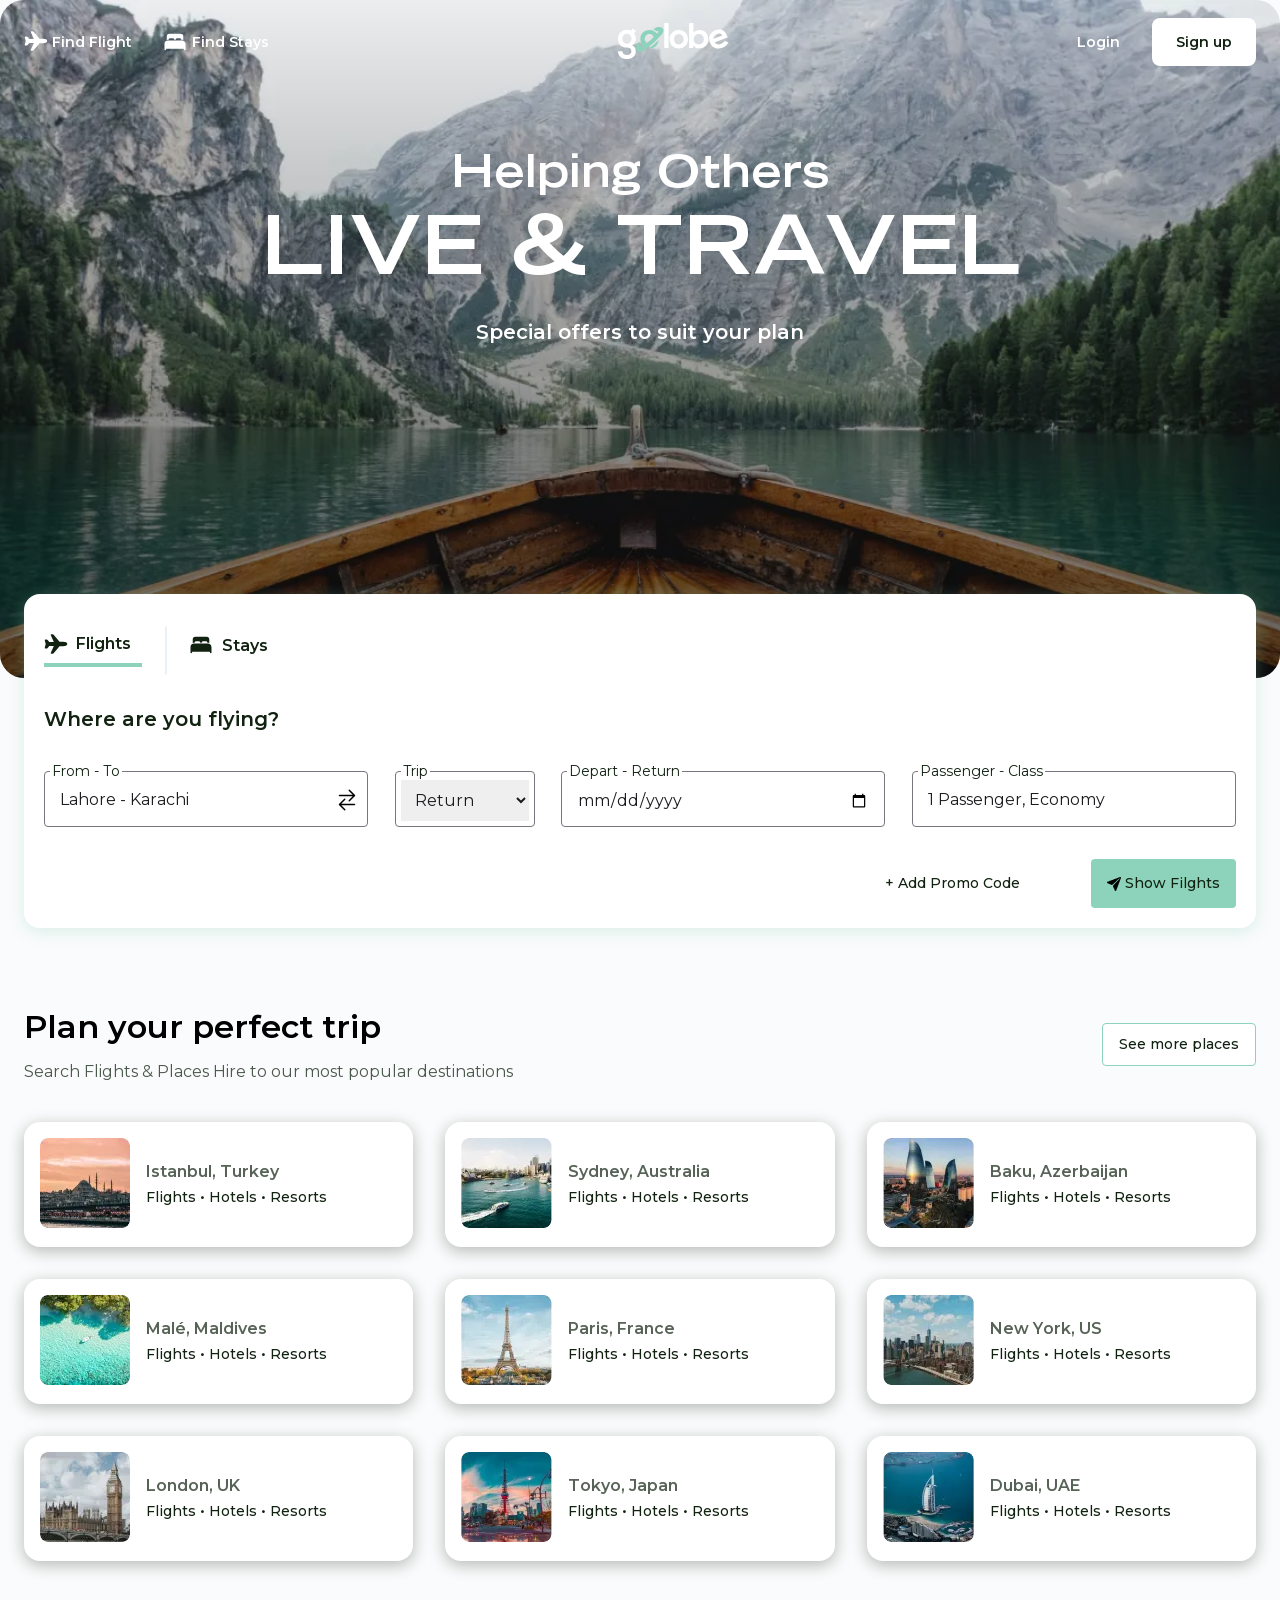
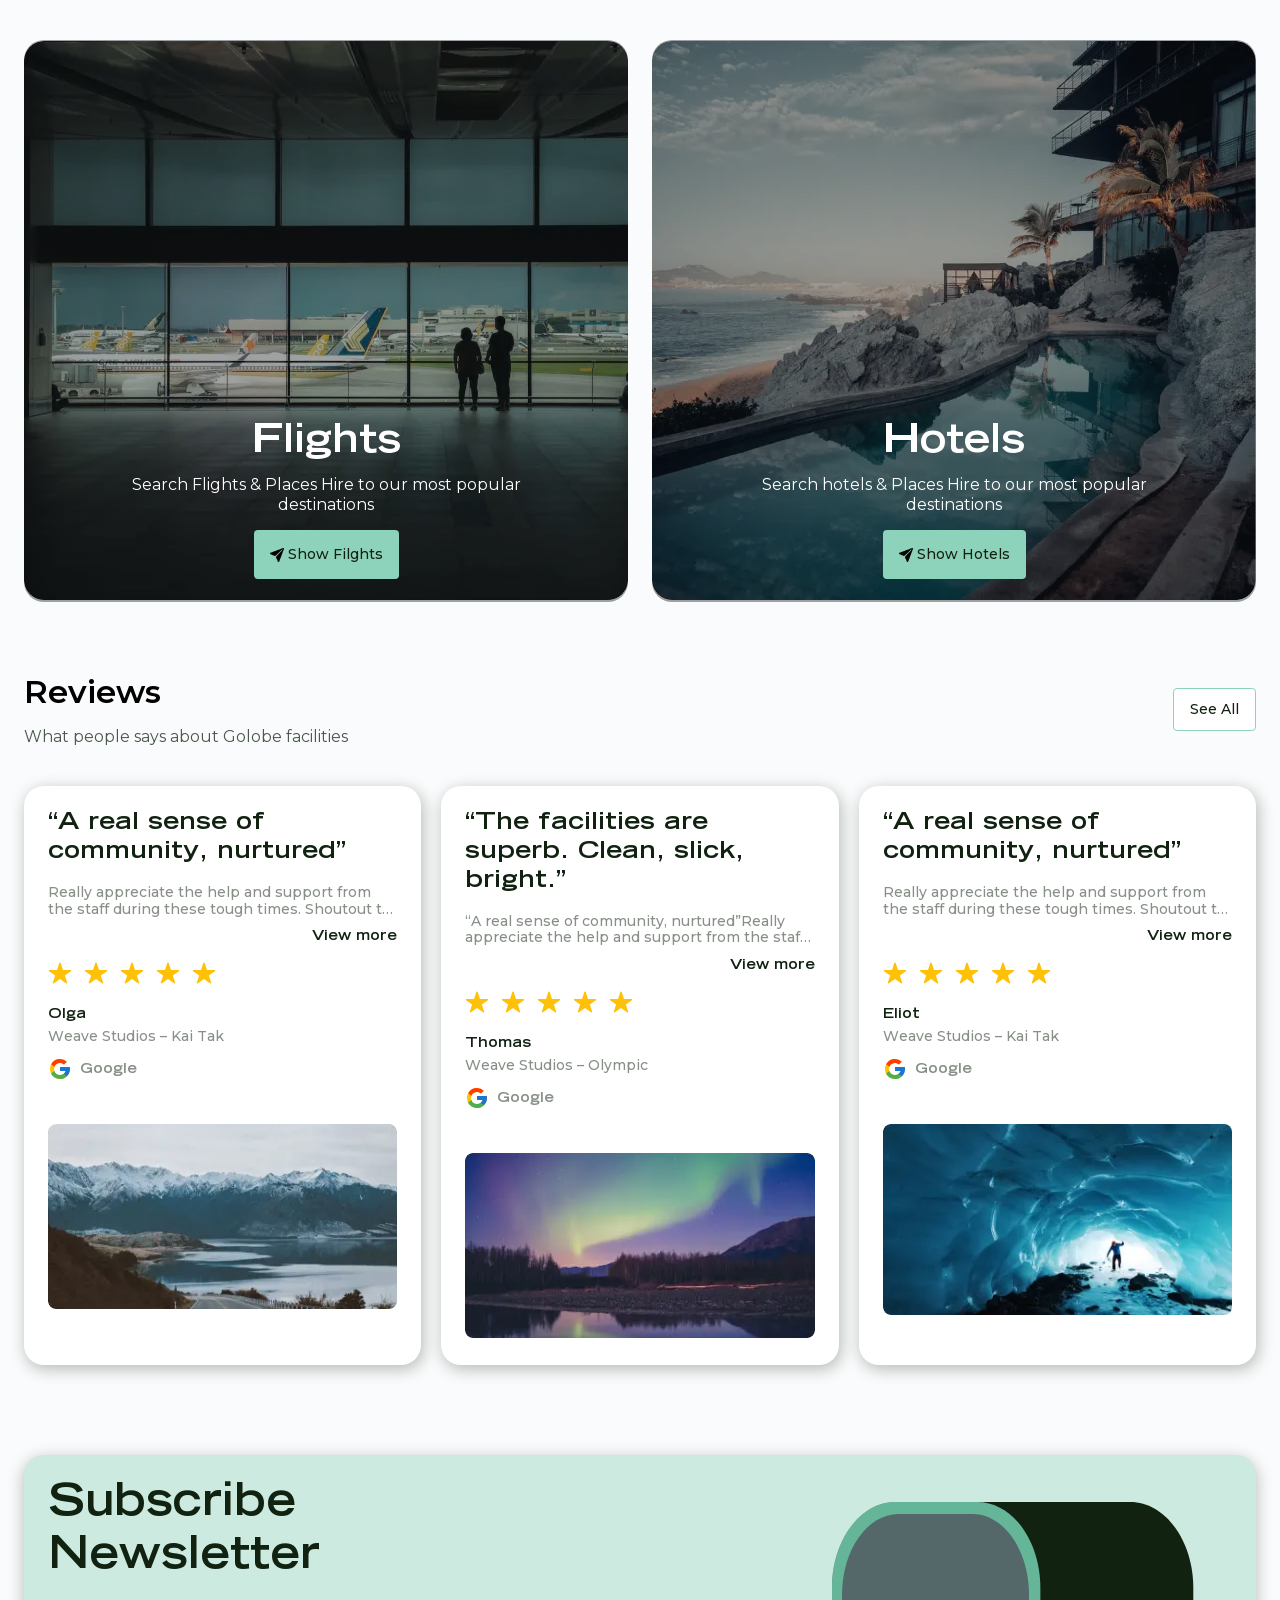
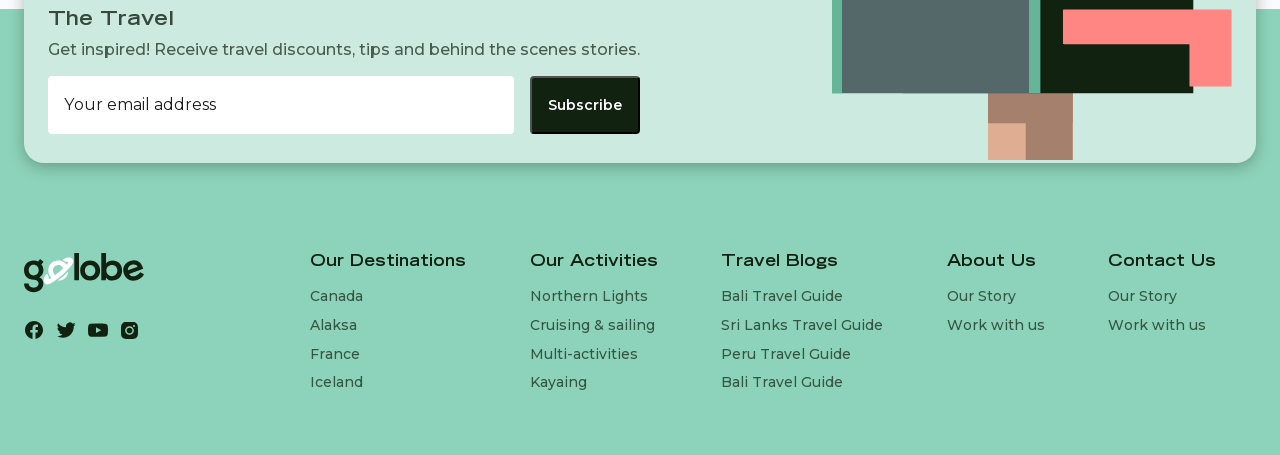
==== commit 9551a455: "index media" ====
--- a/index.html
+++ b/index.html
@@ -1 +1 @@
-<!DOCTYPE html><html lang="ru"><head><meta charset="UTF-8"><meta http-equiv="X-UA-Compatible" content="IE=edge"><meta name="viewport" content="width=device-width,initial-scale=1"><link rel="stylesheet" href="css/main.css"><script defer="defer" src="js/mixitup.min.js"></script><script defer="defer" src="js/main.js"></script><title>Document</title></head><body><div class="wrapper"><header class="header header_index"><div class="container"><nav class="nav"><ul class="menu"><li class="menu__item"><a href="#" class="menu__link menu__link_airplane-index">Find Flight</a></li><li class="menu__item"><a href="#" class="menu__link menu__link_hotel-index">Find Stays</a></li></ul><a href="#" class="logo"><picture><source srcset="img/index/logo.svg" type="image/webp"><img class="logo__img" src="img/index/logo.svg" alt="logo"></picture></a><ul class="menu"><li class="menu__item"><a href="#" class="menu__link">Login</a></li><li class="menu__item"><a href="#" class="menu__link menu__link_sign-index">Sign up</a></li></ul><button class="menu-btn menu-btn_color"><span></span></button><ul class="menu-mobile menu-mobile_color"><li class="menu__item"><a href="#" class="menu__link menu__link_airplane">Find Flight</a></li><li class="menu__item"><a href="#" class="menu__link menu__link_hotel">Find Stays</a></li><li class="menu__item"><a href="#" class="menu__link">Login</a></li><li class="menu__item"><a href="#" class="menu__link menu__link_sign">Sign up</a></li></ul></nav></div></header><main class="main"><section class="intro"><div class="container"><div class="intro__inner"><h2 class="intro__suptitel">Helping Others</h2><h1 class="intro__titel">Live & Travel</h1><h3 class="intro__subtitel">Special offers to suit your plan</h3></div><div class="intro__search"><div class="intro__button"><button class="intro__btn intro__btn_airplane" data-filter=".flight">Flights</button> <span class="intro__span"></span> <button class="intro__btn intro__btn_hotel" data-filter=".stays">Stays</button></div><div class="intro__box"><div class="search mix flight"><h1 class="search__titel">Where are you flying?</h1><form class="search__inner"><div class="search__info"><fieldset class="search__fieldset"><legend class="search__legend">From - To</legend><input class="search__input search__input_vector" type="text" placeholder="Lahore - Karachi"></fieldset><fieldset class="search__fieldset search__fieldset_lite"><legend class="search__legend">Trip</legend><select class="search__select-plane" name="" id=""><option class="search__option-ticket" value="1">Return</option><option class="search__option-ticket" value="2">One-way</option></select></fieldset><fieldset class="search__fieldset"><legend class="search__legend">Depart - Return</legend><input class="search__input" type="date"></fieldset><fieldset class="search__fieldset"><legend class="search__legend">Passenger - Class</legend><input class="search__input" type="text" placeholder="1 Passenger, Economy"></fieldset></div><div class="search__button"><input class="search__input-code" type="text" placeholder="+ Add Promo Code"> <button class="search__btn search__btn_plane">Show Filghts</button></div></form></div><div class="search mix stays"><h1 class="search__titel">Where are you flying?</h1><form class="search__inner"><div class="search__info"><fieldset class="search__fieldset search__fieldset_xl"><legend class="search__legend">Enter Destination</legend><input class="search__input search__input_img" type="text" placeholder="Istanbul, Turkey"></fieldset><fieldset class="search__fieldset search__fieldset_width"><legend class="search__legend">Check In</legend><input class="search__input" type="date" placeholder="Fri 12/2"></fieldset><fieldset class="search__fieldset search__fieldset_width"><legend class="search__legend">Check Out</legend><input class="search__input" type="date" placeholder="Sun 12/4"></fieldset><fieldset class="search__fieldset search__fieldset_width"><legend class="search__legend">Rooms & Guests</legend><select class="search__select-room search__select-room_img" name="" id=""><option class="search__option-room" value="1">1 room, 2 guests</option><option class="search__option-room" value="2">2 room, 4 guests</option><option class="search__option-room" value="3">1 room, 1 guests</option><option class="search__option-room" value="4">3 room, 6 guests</option></select></fieldset></div><div class="search__button"><input class="search__input-code" type="text" placeholder="+ Add Promo Code"> <button class="search__btn search__btn_build">Show Places</button></div></form></div></div></div></div></section><section class="trip"><div class="container"><div class="heading"><div class="heading__inner"><h1 class="heading__titel">Plan your perfect trip</h1><h4 class="heading__subtitel">Search Flights & Places Hire to our most popular destinations</h4></div><a href="#" class="heading__link-btn">See more places</a></div><div class="trip__content"><a href="#" class="trip__link"><div class="trip__card"><picture><source srcset="img/index/trip/1.webp" type="image/webp"><img class="trip__card-img" src="img/index/trip/1.jpg" alt="Image"></picture><div class="trip__info"><h3 class="trip__info-title">Istanbul, Turkey</h3><p class="trip__info-text">Flights • Hotels • Resorts</p></div></div></a><a href="#" class="trip__link"><div class="trip__card"><picture><source srcset="img/index/trip/2.webp" type="image/webp"><img class="trip__card-img" src="img/index/trip/2.jpg" alt="Image"></picture><div class="trip__info"><h3 class="trip__info-title">Sydney, Australia</h3><p class="trip__info-text">Flights • Hotels • Resorts</p></div></div></a><a href="#" class="trip__link"><div class="trip__card"><picture><source srcset="img/index/trip/3.webp" type="image/webp"><img class="trip__card-img" src="img/index/trip/3.jpg" alt="Image"></picture><div class="trip__info"><h3 class="trip__info-title">Baku, Azerbaijan</h3><p class="trip__info-text">Flights • Hotels • Resorts</p></div></div></a><a href="#" class="trip__link"><div class="trip__card"><picture><source srcset="img/index/trip/4.webp" type="image/webp"><img class="trip__card-img" src="img/index/trip/4.jpg" alt="Image"></picture><div class="trip__info"><h3 class="trip__info-title">Malé, Maldives</h3><p class="trip__info-text">Flights • Hotels • Resorts</p></div></div></a><a href="#" class="trip__link"><div class="trip__card"><picture><source srcset="img/index/trip/5.webp" type="image/webp"><img class="trip__card-img" src="img/index/trip/5.jpg" alt="Image"></picture><div class="trip__info"><h3 class="trip__info-title">Paris, France</h3><p class="trip__info-text">Flights • Hotels • Resorts</p></div></div></a><a href="#" class="trip__link"><div class="trip__card"><picture><source srcset="img/index/trip/6.webp" type="image/webp"><img class="trip__card-img" src="img/index/trip/6.jpg" alt="Image"></picture><div class="trip__info"><h3 class="trip__info-title">New York, US</h3><p class="trip__info-text">Flights • Hotels • Resorts</p></div></div></a><a href="#" class="trip__link"><div class="trip__card"><picture><source srcset="img/index/trip/7.webp" type="image/webp"><img class="trip__card-img" src="img/index/trip/7.jpg" alt="Image"></picture><div class="trip__info"><h3 class="trip__info-title">London, UK</h3><p class="trip__info-text">Flights • Hotels • Resorts</p></div></div></a><a href="#" class="trip__link"><div class="trip__card"><picture><source srcset="img/index/trip/8.webp" type="image/webp"><img class="trip__card-img" src="img/index/trip/8.jpg" alt="Image"></picture><div class="trip__info"><h3 class="trip__info-title">Tokyo, Japan</h3><p class="trip__info-text">Flights • Hotels • Resorts</p></div></div></a><a href="#" class="trip__link"><div class="trip__card"><picture><source srcset="img/index/trip/9.webp" type="image/webp"><img class="trip__card-img" src="img/index/trip/9.jpg" alt="Image"></picture><div class="trip__info"><h3 class="trip__info-title">Dubai, UAE</h3><p class="trip__info-text">Flights • Hotels • Resorts</p></div></div></a></div><div class="trip__intro"><div class="trip__intro-inner"><picture><source srcset="img/index/flights.webp" type="image/webp"><img class="trip__intro-img" src="img/index/flights.jpg" alt="Flights"></picture><div class="trip__intro-info"><h1 class="trip__intro-titel">Flights</h1><p class="trip__intro-text">Search Flights & Places Hire to our most popular destinations</p><a class="search__btn search__btn_plane" href="#">Show Filghts</a></div></div><div class="trip__intro-inner"><picture><source srcset="img/index/hotels.webp" type="image/webp"><img class="trip__intro-img" src="img/index/hotels.jpg" alt="Hotels"></picture><div class="trip__intro-info"><h1 class="trip__intro-titel">Hotels</h1><p class="trip__intro-text">Search hotels & Places Hire to our most popular destinations</p><a class="search__btn search__btn_plane" href="#">Show Hotels</a></div></div></div></div></section><section class="reviews"><div class="container"><div class="heading"><div class="heading__inner"><h1 class="heading__titel">Reviews</h1><h4 class="heading__subtitel">What people says about Golobe facilities</h4></div><a href="#" class="heading__link-btn">See All</a></div><div class="reviews__content"><div class="reviews__card"><h1 class="reviews__titel">“A real sense of community, nurtured”</h1><p class="reviews__text">Really appreciate the help and support from the staff during these tough times. Shoutout to Katie for helping me always, even when I was out of the country. And always available when needed.</p><div class="reviews__inner"><a href="#" class="reviews__link">View more</a></div><div class="reviews__stars"><picture><source srcset="img/index/star.svg" type="image/webp"><img class="reviews__star" src="img/index/star.svg" alt="star"></picture><picture><source srcset="img/index/star.svg" type="image/webp"><img class="reviews__star" src="img/index/star.svg" alt="star"></picture><picture><source srcset="img/index/star.svg" type="image/webp"><img class="reviews__star" src="img/index/star.svg" alt="star"></picture><picture><source srcset="img/index/star.svg" type="image/webp"><img class="reviews__star" src="img/index/star.svg" alt="star"></picture><picture><source srcset="img/index/star.svg" type="image/webp"><img class="reviews__star" src="img/index/star.svg" alt="star"></picture></div><p class="reviews__name">Olga</p><p class="reviews__studio">Weave Studios – Kai Tak</p><div class="reviews__browser"><picture><source srcset="img/index/google.svg" type="image/webp"><img class="reviews__browser-img" src="img/index/google.svg" alt="Google"></picture><p class="reviews__browser-name">Google</p></div><picture><source srcset="img/index/card1.webp" type="image/webp"><img class="reviews__img" src="img/index/card1.jpg" alt="Image"></picture></div><div class="reviews__card"><h1 class="reviews__titel">“The facilities are superb. Clean, slick, bright.”</h1><p class="reviews__text">“A real sense of community, nurtured”Really appreciate the help and support from the staff during these tough times. Shoutout to Katie for helping me always, even when I was out of the country. And always available when needed.View moreOlgaWeave Studios – Kai TakGoogle</p><div class="reviews__inner"><a href="#" class="reviews__link">View more</a></div><div class="reviews__stars"><picture><source srcset="img/index/star.svg" type="image/webp"><img class="reviews__star" src="img/index/star.svg" alt="star"></picture><picture><source srcset="img/index/star.svg" type="image/webp"><img class="reviews__star" src="img/index/star.svg" alt="star"></picture><picture><source srcset="img/index/star.svg" type="image/webp"><img class="reviews__star" src="img/index/star.svg" alt="star"></picture><picture><source srcset="img/index/star.svg" type="image/webp"><img class="reviews__star" src="img/index/star.svg" alt="star"></picture><picture><source srcset="img/index/star.svg" type="image/webp"><img class="reviews__star" src="img/index/star.svg" alt="star"></picture></div><p class="reviews__name">Thomas</p><p class="reviews__studio">Weave Studios – Olympic</p><div class="reviews__browser"><picture><source srcset="img/index/google.svg" type="image/webp"><img class="reviews__browser-img" src="img/index/google.svg" alt="Google"></picture><p class="reviews__browser-name">Google</p></div><picture><source srcset="img/index/card2.webp" type="image/webp"><img class="reviews__img" src="img/index/card2.jpg" alt="Image"></picture></div><div class="reviews__card"><h1 class="reviews__titel">“A real sense of community, nurtured”</h1><p class="reviews__text">Really appreciate the help and support from the staff during these tough times. Shoutout to Katie for helping me always, even when I was out of the country. And always available when needed.</p><div class="reviews__inner"><a href="#" class="reviews__link">View more</a></div><div class="reviews__stars"><picture><source srcset="img/index/star.svg" type="image/webp"><img class="reviews__star" src="img/index/star.svg" alt="star"></picture><picture><source srcset="img/index/star.svg" type="image/webp"><img class="reviews__star" src="img/index/star.svg" alt="star"></picture><picture><source srcset="img/index/star.svg" type="image/webp"><img class="reviews__star" src="img/index/star.svg" alt="star"></picture><picture><source srcset="img/index/star.svg" type="image/webp"><img class="reviews__star" src="img/index/star.svg" alt="star"></picture><picture><source srcset="img/index/star.svg" type="image/webp"><img class="reviews__star" src="img/index/star.svg" alt="star"></picture></div><p class="reviews__name">Eliot</p><p class="reviews__studio">Weave Studios – Kai Tak</p><div class="reviews__browser"><picture><source srcset="img/index/google.svg" type="image/webp"><img class="reviews__browser-img" src="img/index/google.svg" alt="Google"></picture><p class="reviews__browser-name">Google</p></div><picture><source srcset="img/index/card3.webp" type="image/webp"><img class="reviews__img" src="img/index/card3.jpg" alt="Image"></picture></div></div></div></section></main><footer class="footer"><div class="container"><div class="footer__box"><div class="footer__mail"><h1 class="footer__titel">Subscribe Newsletter</h1><h2 class="footer__subtitel">The Travel</h2><p class="footer__text">Get inspired! Receive travel discounts, tips and behind the scenes stories.</p><form class="footer__form" action="URL"><input class="footer__input" type="email" placeholder="Your email address"> <button class="footer__button">Subscribe</button></form></div><picture><source srcset="img/mailbox.svg" type="image/webp"><img class="footer__img" src="img/mailbox.svg" alt="Mail"></picture></div><div class="footer__inner"><div class="footer__logo"><a href="#" class="logo"><picture><source srcset="img/logo2.svg" type="image/webp"><img class="logo__img" src="img/logo2.svg" alt="logo"></picture></a><div class="footer__social"><a href="#" class="footer__social-link"><picture><source srcset="img/social/facebook.svg" type="image/webp"><img class="footer__social-img" src="img/social/facebook.svg" alt="Facebook"></picture></a><a href="#" class="footer__social-link"><picture><source srcset="img/social/twitter.svg" type="image/webp"><img class="footer__social-img" src="img/social/twitter.svg" alt="Twitter"></picture></a><a href="#" class="footer__social-link"><picture><source srcset="img/social/youtube.svg" type="image/webp"><img class="footer__social-img" src="img/social/youtube.svg" alt="Youtube"></picture></a><a href="#" class="footer__social-link"><picture><source srcset="img/social/instagram.svg" type="image/webp"><img class="footer__social-img" src="img/social/instagram.svg" alt="Instagram"></picture></a></div></div><nav class="footer__nav"><div class="footer__nav-inner"><h2 class="footer__nav-titel">Our Destinations</h2><ul class="footer__menu"><li class="footer__item"><a href="#" class="footer__link">Canada</a></li><li class="footer__item"><a href="#" class="footer__link">Alaksa</a></li><li class="footer__item"><a href="#" class="footer__link">France</a></li><li class="footer__item"><a href="#" class="footer__link">Iceland</a></li></ul></div><div class="footer__nav-inner"><h2 class="footer__nav-titel">Our Activities</h2><ul class="footer__menu"><li class="footer__item"><a href="#" class="footer__link">Northern Lights</a></li><li class="footer__item"><a href="#" class="footer__link">Cruising & sailing</a></li><li class="footer__item"><a href="#" class="footer__link">Multi-activities</a></li><li class="footer__item"><a href="#" class="footer__link">Kayaing</a></li></ul></div><div class="footer__nav-inner"><h2 class="footer__nav-titel">Travel Blogs</h2><ul class="footer__menu"><li class="footer__item"><a href="#" class="footer__link">Bali Travel Guide</a></li><li class="footer__item"><a href="#" class="footer__link">Sri Lanks Travel Guide</a></li><li class="footer__item"><a href="#" class="footer__link">Peru Travel Guide</a></li><li class="footer__item"><a href="#" class="footer__link">Bali Travel Guide</a></li></ul></div><div class="footer__nav-inner"><h2 class="footer__nav-titel">About Us</h2><ul class="footer__menu"><li class="footer__item"><a href="#" class="footer__link">Our Story</a></li><li class="footer__item"><a href="#" class="footer__link">Work with us</a></li></ul></div><div class="footer__nav-inner"><h2 class="footer__nav-titel">Contact Us</h2><ul class="footer__menu"><li class="footer__item"><a href="#" class="footer__link">Our Story</a></li><li class="footer__item"><a href="#" class="footer__link">Work with us</a></li></ul></div></nav></div></div></footer></div></body></html>+<!DOCTYPE html><html lang="ru"><head><meta charset="UTF-8"><meta http-equiv="X-UA-Compatible" content="IE=edge"><meta name="viewport" content="width=device-width,initial-scale=1"><link rel="stylesheet" href="css/main.css"><script defer="defer" src="js/mixitup.min.js"></script><script defer="defer" src="js/main.js"></script><title>Golobe</title></head><body><div class="wrapper"><header class="header header_index"><div class="container"><nav class="nav"><ul class="menu"><li class="menu__item"><a href="#" class="menu__link menu__link_airplane-index">Find Flight</a></li><li class="menu__item"><a href="#" class="menu__link menu__link_hotel-index">Find Stays</a></li></ul><a href="#" class="logo"><picture><source srcset="img/index/logo.svg" type="image/webp"><img class="logo__img" src="img/index/logo.svg" alt="logo"></picture></a><ul class="menu"><li class="menu__item"><a href="#" class="menu__link">Login</a></li><li class="menu__item"><a href="#" class="menu__link menu__link_sign-index">Sign up</a></li></ul><button class="menu-btn menu-btn_color"><span></span></button><ul class="menu-mobile menu-mobile_color"><li class="menu__item"><a href="#" class="menu__link menu__link_airplane">Find Flight</a></li><li class="menu__item"><a href="#" class="menu__link menu__link_hotel">Find Stays</a></li><li class="menu__item"><a href="#" class="menu__link">Login</a></li><li class="menu__item"><a href="#" class="menu__link menu__link_sign">Sign up</a></li></ul></nav></div></header><main class="main"><section class="intro"><div class="container"><div class="intro__inner"><h2 class="intro__suptitel">Helping Others</h2><h1 class="intro__titel">Live & Travel</h1><h3 class="intro__subtitel">Special offers to suit your plan</h3></div><div class="intro__search"><div class="intro__button"><button class="intro__btn intro__btn_airplane" data-filter=".flight">Flights</button> <span class="intro__span"></span> <button class="intro__btn intro__btn_hotel" data-filter=".stays">Stays</button></div><div class="intro__box"><div class="search mix flight"><h1 class="search__titel">Where are you flying?</h1><form class="search__inner"><div class="search__info"><fieldset class="search__fieldset"><legend class="search__legend">From - To</legend><input class="search__input search__input_vector" type="text" placeholder="Lahore - Karachi"></fieldset><fieldset class="search__fieldset search__fieldset_lite"><legend class="search__legend">Trip</legend><select class="search__select-plane" name="" id=""><option class="search__option-ticket" value="1">Return</option><option class="search__option-ticket" value="2">One-way</option></select></fieldset><fieldset class="search__fieldset"><legend class="search__legend">Depart - Return</legend><input class="search__input" type="date"></fieldset><fieldset class="search__fieldset"><legend class="search__legend">Passenger - Class</legend><input class="search__input" type="text" placeholder="1 Passenger, Economy"></fieldset></div><div class="search__button"><input class="search__input-code" type="text" placeholder="+ Add Promo Code"> <button class="search__btn search__btn_plane">Show Filghts</button></div></form></div><div class="search mix stays"><h1 class="search__titel">Where are you flying?</h1><form class="search__inner"><div class="search__info"><fieldset class="search__fieldset search__fieldset_xl"><legend class="search__legend">Enter Destination</legend><input class="search__input search__input_img" type="text" placeholder="Istanbul, Turkey"></fieldset><fieldset class="search__fieldset search__fieldset_width"><legend class="search__legend">Check In</legend><input class="search__input" type="date" placeholder="Fri 12/2"></fieldset><fieldset class="search__fieldset search__fieldset_width"><legend class="search__legend">Check Out</legend><input class="search__input" type="date" placeholder="Sun 12/4"></fieldset><fieldset class="search__fieldset search__fieldset_width"><legend class="search__legend">Rooms & Guests</legend><select class="search__select-room search__select-room_img" name="" id=""><option class="search__option-room" value="1">1 room, 2 guests</option><option class="search__option-room" value="2">2 room, 4 guests</option><option class="search__option-room" value="3">1 room, 1 guests</option><option class="search__option-room" value="4">3 room, 6 guests</option></select></fieldset></div><div class="search__button"><input class="search__input-code" type="text" placeholder="+ Add Promo Code"> <button class="search__btn search__btn_build">Show Places</button></div></form></div></div></div></div></section><section class="trip"><div class="container"><div class="heading"><div class="heading__inner"><h1 class="heading__titel">Plan your perfect trip</h1><h4 class="heading__subtitel">Search Flights & Places Hire to our most popular destinations</h4></div><a href="#" class="heading__link-btn">See more places</a></div><div class="trip__content"><a href="#" class="trip__link"><div class="trip__card"><picture><source srcset="img/index/trip/1.webp" type="image/webp"><img class="trip__card-img" src="img/index/trip/1.jpg" alt="Image"></picture><div class="trip__info"><h3 class="trip__info-titel">Istanbul, Turkey</h3><p class="trip__info-text">Flights • Hotels • Resorts</p></div></div></a><a href="#" class="trip__link"><div class="trip__card"><picture><source srcset="img/index/trip/2.webp" type="image/webp"><img class="trip__card-img" src="img/index/trip/2.jpg" alt="Image"></picture><div class="trip__info"><h3 class="trip__info-titel">Sydney, Australia</h3><p class="trip__info-text">Flights • Hotels • Resorts</p></div></div></a><a href="#" class="trip__link"><div class="trip__card"><picture><source srcset="img/index/trip/3.webp" type="image/webp"><img class="trip__card-img" src="img/index/trip/3.jpg" alt="Image"></picture><div class="trip__info"><h3 class="trip__info-titel">Baku, Azerbaijan</h3><p class="trip__info-text">Flights • Hotels • Resorts</p></div></div></a><a href="#" class="trip__link"><div class="trip__card"><picture><source srcset="img/index/trip/4.webp" type="image/webp"><img class="trip__card-img" src="img/index/trip/4.jpg" alt="Image"></picture><div class="trip__info"><h3 class="trip__info-titel">Malé, Maldives</h3><p class="trip__info-text">Flights • Hotels • Resorts</p></div></div></a><a href="#" class="trip__link"><div class="trip__card"><picture><source srcset="img/index/trip/5.webp" type="image/webp"><img class="trip__card-img" src="img/index/trip/5.jpg" alt="Image"></picture><div class="trip__info"><h3 class="trip__info-titel">Paris, France</h3><p class="trip__info-text">Flights • Hotels • Resorts</p></div></div></a><a href="#" class="trip__link"><div class="trip__card"><picture><source srcset="img/index/trip/6.webp" type="image/webp"><img class="trip__card-img" src="img/index/trip/6.jpg" alt="Image"></picture><div class="trip__info"><h3 class="trip__info-titel">New York, US</h3><p class="trip__info-text">Flights • Hotels • Resorts</p></div></div></a><a href="#" class="trip__link"><div class="trip__card"><picture><source srcset="img/index/trip/7.webp" type="image/webp"><img class="trip__card-img" src="img/index/trip/7.jpg" alt="Image"></picture><div class="trip__info"><h3 class="trip__info-titel">London, UK</h3><p class="trip__info-text">Flights • Hotels • Resorts</p></div></div></a><a href="#" class="trip__link"><div class="trip__card"><picture><source srcset="img/index/trip/8.webp" type="image/webp"><img class="trip__card-img" src="img/index/trip/8.jpg" alt="Image"></picture><div class="trip__info"><h3 class="trip__info-titel">Tokyo, Japan</h3><p class="trip__info-text">Flights • Hotels • Resorts</p></div></div></a><a href="#" class="trip__link"><div class="trip__card"><picture><source srcset="img/index/trip/9.webp" type="image/webp"><img class="trip__card-img" src="img/index/trip/9.jpg" alt="Image"></picture><div class="trip__info"><h3 class="trip__info-titel">Dubai, UAE</h3><p class="trip__info-text">Flights • Hotels • Resorts</p></div></div></a></div><div class="trip__intro"><div class="trip__intro-inner"><picture><source srcset="img/index/flights.webp" type="image/webp"><img class="trip__intro-img" src="img/index/flights.jpg" alt="Flights"></picture><div class="trip__intro-info"><h1 class="trip__intro-titel">Flights</h1><p class="trip__intro-text">Search Flights & Places Hire to our most popular destinations</p><a class="search__btn search__btn_plane" href="#">Show Filghts</a></div></div><div class="trip__intro-inner"><picture><source srcset="img/index/hotels.webp" type="image/webp"><img class="trip__intro-img" src="img/index/hotels.jpg" alt="Hotels"></picture><div class="trip__intro-info"><h1 class="trip__intro-titel">Hotels</h1><p class="trip__intro-text">Search hotels & Places Hire to our most popular destinations</p><a class="search__btn search__btn_plane" href="#">Show Hotels</a></div></div></div></div></section><section class="reviews"><div class="container"><div class="heading"><div class="heading__inner"><h1 class="heading__titel">Reviews</h1><h4 class="heading__subtitel">What people says about Golobe facilities</h4></div><a href="#" class="heading__link-btn">See All</a></div><div class="reviews__content"><div class="reviews__card"><h1 class="reviews__titel">“A real sense of community, nurtured”</h1><p class="reviews__text">Really appreciate the help and support from the staff during these tough times. Shoutout to Katie for helping me always, even when I was out of the country. And always available when needed.</p><div class="reviews__inner"><a href="#" class="reviews__link">View more</a></div><div class="reviews__stars"><picture><source srcset="img/index/star.svg" type="image/webp"><img class="reviews__star" src="img/index/star.svg" alt="star"></picture><picture><source srcset="img/index/star.svg" type="image/webp"><img class="reviews__star" src="img/index/star.svg" alt="star"></picture><picture><source srcset="img/index/star.svg" type="image/webp"><img class="reviews__star" src="img/index/star.svg" alt="star"></picture><picture><source srcset="img/index/star.svg" type="image/webp"><img class="reviews__star" src="img/index/star.svg" alt="star"></picture><picture><source srcset="img/index/star.svg" type="image/webp"><img class="reviews__star" src="img/index/star.svg" alt="star"></picture></div><p class="reviews__name">Olga</p><p class="reviews__studio">Weave Studios – Kai Tak</p><div class="reviews__browser"><picture><source srcset="img/index/google.svg" type="image/webp"><img class="reviews__browser-img" src="img/index/google.svg" alt="Google"></picture><p class="reviews__browser-name">Google</p></div><picture><source srcset="img/index/card1.webp" type="image/webp"><img class="reviews__img" src="img/index/card1.jpg" alt="Image"></picture></div><div class="reviews__card"><h1 class="reviews__titel">“The facilities are superb. Clean, slick, bright.”</h1><p class="reviews__text">“A real sense of community, nurtured”Really appreciate the help and support from the staff during these tough times. Shoutout to Katie for helping me always, even when I was out of the country. And always available when needed.View moreOlgaWeave Studios – Kai TakGoogle</p><div class="reviews__inner"><a href="#" class="reviews__link">View more</a></div><div class="reviews__stars"><picture><source srcset="img/index/star.svg" type="image/webp"><img class="reviews__star" src="img/index/star.svg" alt="star"></picture><picture><source srcset="img/index/star.svg" type="image/webp"><img class="reviews__star" src="img/index/star.svg" alt="star"></picture><picture><source srcset="img/index/star.svg" type="image/webp"><img class="reviews__star" src="img/index/star.svg" alt="star"></picture><picture><source srcset="img/index/star.svg" type="image/webp"><img class="reviews__star" src="img/index/star.svg" alt="star"></picture><picture><source srcset="img/index/star.svg" type="image/webp"><img class="reviews__star" src="img/index/star.svg" alt="star"></picture></div><p class="reviews__name">Thomas</p><p class="reviews__studio">Weave Studios – Olympic</p><div class="reviews__browser"><picture><source srcset="img/index/google.svg" type="image/webp"><img class="reviews__browser-img" src="img/index/google.svg" alt="Google"></picture><p class="reviews__browser-name">Google</p></div><picture><source srcset="img/index/card2.webp" type="image/webp"><img class="reviews__img" src="img/index/card2.jpg" alt="Image"></picture></div><div class="reviews__card"><h1 class="reviews__titel">“A real sense of community, nurtured”</h1><p class="reviews__text">Really appreciate the help and support from the staff during these tough times. Shoutout to Katie for helping me always, even when I was out of the country. And always available when needed.</p><div class="reviews__inner"><a href="#" class="reviews__link">View more</a></div><div class="reviews__stars"><picture><source srcset="img/index/star.svg" type="image/webp"><img class="reviews__star" src="img/index/star.svg" alt="star"></picture><picture><source srcset="img/index/star.svg" type="image/webp"><img class="reviews__star" src="img/index/star.svg" alt="star"></picture><picture><source srcset="img/index/star.svg" type="image/webp"><img class="reviews__star" src="img/index/star.svg" alt="star"></picture><picture><source srcset="img/index/star.svg" type="image/webp"><img class="reviews__star" src="img/index/star.svg" alt="star"></picture><picture><source srcset="img/index/star.svg" type="image/webp"><img class="reviews__star" src="img/index/star.svg" alt="star"></picture></div><p class="reviews__name">Eliot</p><p class="reviews__studio">Weave Studios – Kai Tak</p><div class="reviews__browser"><picture><source srcset="img/index/google.svg" type="image/webp"><img class="reviews__browser-img" src="img/index/google.svg" alt="Google"></picture><p class="reviews__browser-name">Google</p></div><picture><source srcset="img/index/card3.webp" type="image/webp"><img class="reviews__img" src="img/index/card3.jpg" alt="Image"></picture></div></div></div></section></main><footer class="footer"><div class="container"><div class="footer__box"><div class="footer__mail"><h1 class="footer__titel">Subscribe Newsletter</h1><h2 class="footer__subtitel">The Travel</h2><p class="footer__text">Get inspired! Receive travel discounts, tips and behind the scenes stories.</p><form class="footer__form" action="URL"><input class="footer__input" type="email" placeholder="Your email address"> <button class="footer__button">Subscribe</button></form></div><picture><source srcset="img/mailbox.svg" type="image/webp"><img class="footer__img" src="img/mailbox.svg" alt="Mail"></picture></div><div class="footer__inner"><div class="footer__logo"><a href="#" class="logo"><picture><source srcset="img/logo2.svg" type="image/webp"><img class="logo__img" src="img/logo2.svg" alt="logo"></picture></a><div class="footer__social"><a href="#" class="footer__social-link"><picture><source srcset="img/social/facebook.svg" type="image/webp"><img class="footer__social-img" src="img/social/facebook.svg" alt="Facebook"></picture></a><a href="#" class="footer__social-link"><picture><source srcset="img/social/twitter.svg" type="image/webp"><img class="footer__social-img" src="img/social/twitter.svg" alt="Twitter"></picture></a><a href="#" class="footer__social-link"><picture><source srcset="img/social/youtube.svg" type="image/webp"><img class="footer__social-img" src="img/social/youtube.svg" alt="Youtube"></picture></a><a href="#" class="footer__social-link"><picture><source srcset="img/social/instagram.svg" type="image/webp"><img class="footer__social-img" src="img/social/instagram.svg" alt="Instagram"></picture></a></div></div><nav class="footer__nav"><div class="footer__nav-inner"><h2 class="footer__nav-titel">Our Destinations</h2><ul class="footer__menu"><li class="footer__item"><a href="#" class="footer__link">Canada</a></li><li class="footer__item"><a href="#" class="footer__link">Alaksa</a></li><li class="footer__item"><a href="#" class="footer__link">France</a></li><li class="footer__item"><a href="#" class="footer__link">Iceland</a></li></ul></div><div class="footer__nav-inner"><h2 class="footer__nav-titel">Our Activities</h2><ul class="footer__menu"><li class="footer__item"><a href="#" class="footer__link">Northern Lights</a></li><li class="footer__item"><a href="#" class="footer__link">Cruising & sailing</a></li><li class="footer__item"><a href="#" class="footer__link">Multi-activities</a></li><li class="footer__item"><a href="#" class="footer__link">Kayaing</a></li></ul></div><div class="footer__nav-inner"><h2 class="footer__nav-titel">Travel Blogs</h2><ul class="footer__menu"><li class="footer__item"><a href="#" class="footer__link">Bali Travel Guide</a></li><li class="footer__item"><a href="#" class="footer__link">Sri Lanks Travel Guide</a></li><li class="footer__item"><a href="#" class="footer__link">Peru Travel Guide</a></li><li class="footer__item"><a href="#" class="footer__link">Bali Travel Guide</a></li></ul></div><div class="footer__nav-inner"><h2 class="footer__nav-titel">About Us</h2><ul class="footer__menu"><li class="footer__item"><a href="#" class="footer__link">Our Story</a></li><li class="footer__item"><a href="#" class="footer__link">Work with us</a></li></ul></div><div class="footer__nav-inner"><h2 class="footer__nav-titel">Contact Us</h2><ul class="footer__menu"><li class="footer__item"><a href="#" class="footer__link">Our Story</a></li><li class="footer__item"><a href="#" class="footer__link">Work with us</a></li></ul></div></nav></div></div></footer></div></body></html>
--- a/css/main.css
+++ b/css/main.css
@@ -127,7 +127,7 @@
 }
 
 .footer__button,
-.trip__info-title,
+.trip__info-titel,
 .intro__btn,
 .intro__subtitel,
 .menu__link,
@@ -493,6 +493,9 @@
   color: #112211;
   cursor: pointer;
   position: relative;
+  -webkit-transition: 0.3s;
+  -o-transition: 0.3s;
+  transition: 0.3s;
 }
 
 .search__btn::before {
@@ -504,6 +507,10 @@
   left: 16px;
 }
 
+.search__btn:hover {
+  background: #e7e76a;
+}
+
 .search__btn_plane::before {
   background: url(../img/search/plane.png);
 }
@@ -553,6 +560,7 @@
   -webkit-transition: 0.3s;
   -o-transition: 0.3s;
   transition: 0.3s;
+  text-align: center;
 }
 
 .heading__link-btn:hover {
@@ -685,7 +693,6 @@
   background: url(../img/bgintro.jpg) no-repeat center/cover;
   padding-top: 150px;
   width: 100%;
-  height: 599px;
   border-radius: 24px;
   position: relative;
 }
@@ -736,7 +743,7 @@
   padding-top: 20px;
   max-width: 1232px;
   width: 100%;
-  position: absolute;
+  position: relative;
   z-index: 5;
   bottom: -250px;
   border-radius: 16px;
@@ -826,6 +833,27 @@
   border-radius: 16px;
   -webkit-box-shadow: 0 4px 16px rgba(17, 34, 17, 0.3);
   box-shadow: 0 4px 16px rgba(17, 34, 17, 0.3);
+  -webkit-transition: 0.3s;
+  -o-transition: 0.3s;
+  transition: 0.3s;
+}
+
+.trip__card:hover {
+  background: #79747E;
+}
+
+.trip__card:hover .trip__info-titel {
+  color: #0ad8ef;
+  -webkit-transition: 0.3s;
+  -o-transition: 0.3s;
+  transition: 0.3s;
+}
+
+.trip__card:hover .trip__info-text {
+  -webkit-transition: 0.3s;
+  -o-transition: 0.3s;
+  transition: 0.3s;
+  color: #ff7b00;
 }
 
 .trip__card-img {
@@ -833,7 +861,7 @@
   border-radius: 8px;
 }
 
-.trip__info-title {
+.trip__info-titel {
   font-size: 16px;
   line-height: 120%;
   color: #112211;
@@ -1025,8 +1053,6 @@
 
 .footer {
   background: #8DD3BB;
-  padding-top: 218px;
-  padding-bottom: 64px;
   width: 100%;
   position: relative;
 }
@@ -1043,7 +1069,7 @@
   -webkit-box-pack: justify;
   -ms-flex-pack: justify;
   justify-content: space-between;
-  position: absolute;
+  position: relative;
   top: -154px;
   -webkit-box-shadow: 0 4px 16px rgba(17, 34, 17, 0.3);
   box-shadow: 0 4px 16px rgba(17, 34, 17, 0.3);
@@ -1136,7 +1162,13 @@
   cursor: pointer;
 }
 
+.footer__img {
+  width: 100%;
+}
+
 .footer__inner {
+  position: relative;
+  top: -64px;
   display: -webkit-box;
   display: -ms-flexbox;
   display: flex;
@@ -1254,6 +1286,122 @@
   .intro__btn_hotel::before {
     background: url(../img/hotel.svg);
   }
+}
+
+@media (max-width: 990px) {
+  .search__info {
+    -ms-flex-wrap: wrap;
+    flex-wrap: wrap;
+    gap: 10px 0;
+  }
+
+  .intro__suptitel {
+    font-size: 30px;
+  }
+
+  .intro__titel {
+    font-size: 60px;
+  }
+
+  .trip__info-titel {
+    font-size: 14px;
+  }
+
+  .reviews__titel {
+    font-size: 16px;
+  }
+
+  .reviews__content {
+    grid-template-columns: repeat(1, 1fr);
+    gap: 30px 0;
+  }
+
+@supports (-webkit-appearance:none) {
+
+}
+}
+
+@media (max-width: 750px) {
+  .footer__box {
+    padding: 0 10px;
+    -webkit-box-orient: vertical;
+    -webkit-box-direction: normal;
+    -ms-flex-direction: column;
+    flex-direction: column;
+  }
+
+  .footer__titel {
+    font-size: 20px;
+  }
+
+  .footer__subtitel {
+    font-size: 16px;
+  }
+
+  .footer__form {
+    -webkit-box-orient: vertical;
+    -webkit-box-direction: normal;
+    -ms-flex-direction: column;
+    flex-direction: column;
+  }
+
+  .footer__inner {
+    -webkit-box-orient: vertical;
+    -webkit-box-direction: normal;
+    -ms-flex-direction: column;
+    flex-direction: column;
+    -webkit-box-align: center;
+    -ms-flex-align: center;
+    align-items: center;
+    gap: 30px 0;
+  }
+
+  .footer__nav {
+    width: 100%;
+    display: grid;
+    grid-template-columns: repeat(3, 1fr);
+    gap: 20px;
+  }
+
+  .search__button {
+    -ms-flex-wrap: wrap;
+    flex-wrap: wrap;
+    -webkit-box-pack: center;
+    -ms-flex-pack: center;
+    justify-content: center;
+    -webkit-box-align: center;
+    -ms-flex-align: center;
+    align-items: center;
+    gap: 10px 0;
+  }
+
+  .intro__suptitel {
+    font-size: 20px;
+  }
+
+  .intro__titel {
+    font-size: 40px;
+  }
+
+  .intro__subtitel {
+    font-size: 16px;
+  }
+
+  .trip__content {
+    grid-template-columns: repeat(2, 1fr);
+  }
+
+  .trip__intro {
+    -webkit-box-orient: vertical;
+    -webkit-box-direction: normal;
+    -ms-flex-direction: column;
+    flex-direction: column;
+    gap: 30px 0;
+  }
+
+@supports (-webkit-appearance:none) {
+
+}
 }
 
 @media (max-width: 610px) {
@@ -1402,4 +1550,58 @@
 @supports (-webkit-appearance:none) {
 
 }
+}
+
+@media (max-width: 557px) {
+  .heading {
+    -webkit-box-orient: vertical;
+    -webkit-box-direction: normal;
+    -ms-flex-direction: column;
+    flex-direction: column;
+    gap: 30px 0;
+  }
+
+  .heading__titel {
+    font-size: 16px;
+    text-align: center;
+  }
+
+  .heading__subtitel {
+    font-size: 14px;
+    text-align: center;
+  }
+
+  .trip__content {
+    grid-template-columns: repeat(1, 1fr);
+  }
+
+  .trip__card {
+    -webkit-box-pack: space-evenly;
+    -ms-flex-pack: space-evenly;
+    justify-content: space-evenly;
+  }
+
+@supports (-webkit-appearance:none) {
+
+}
+}
+
+@media (max-width: 533px) {
+  .footer__nav {
+    grid-template-columns: repeat(2, 1fr);
+  }
+
+@supports (-webkit-appearance:none) {
+
+}
+}
+
+@media (max-width: 365px) {
+  .footer__nav {
+    grid-template-columns: repeat(1, 1fr);
+  }
+
+@supports (-webkit-appearance:none) {
+
+}
 }
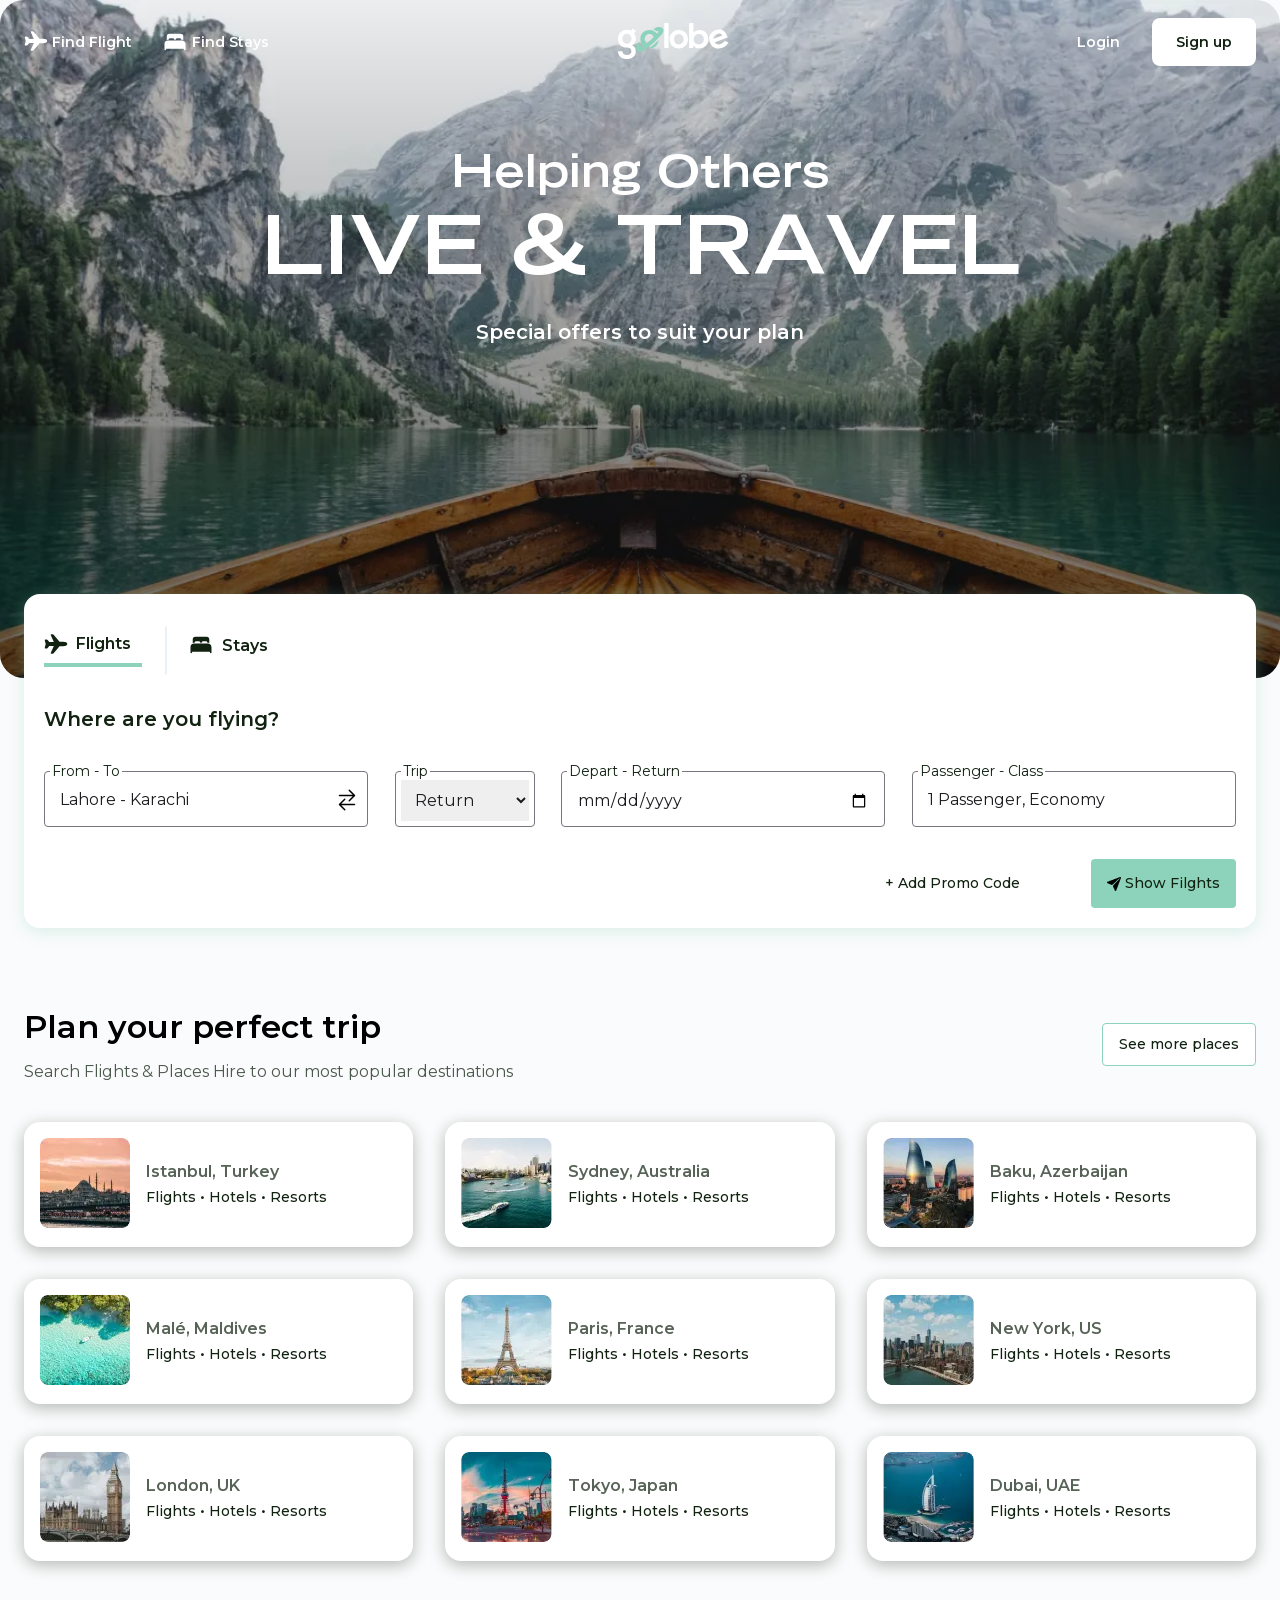
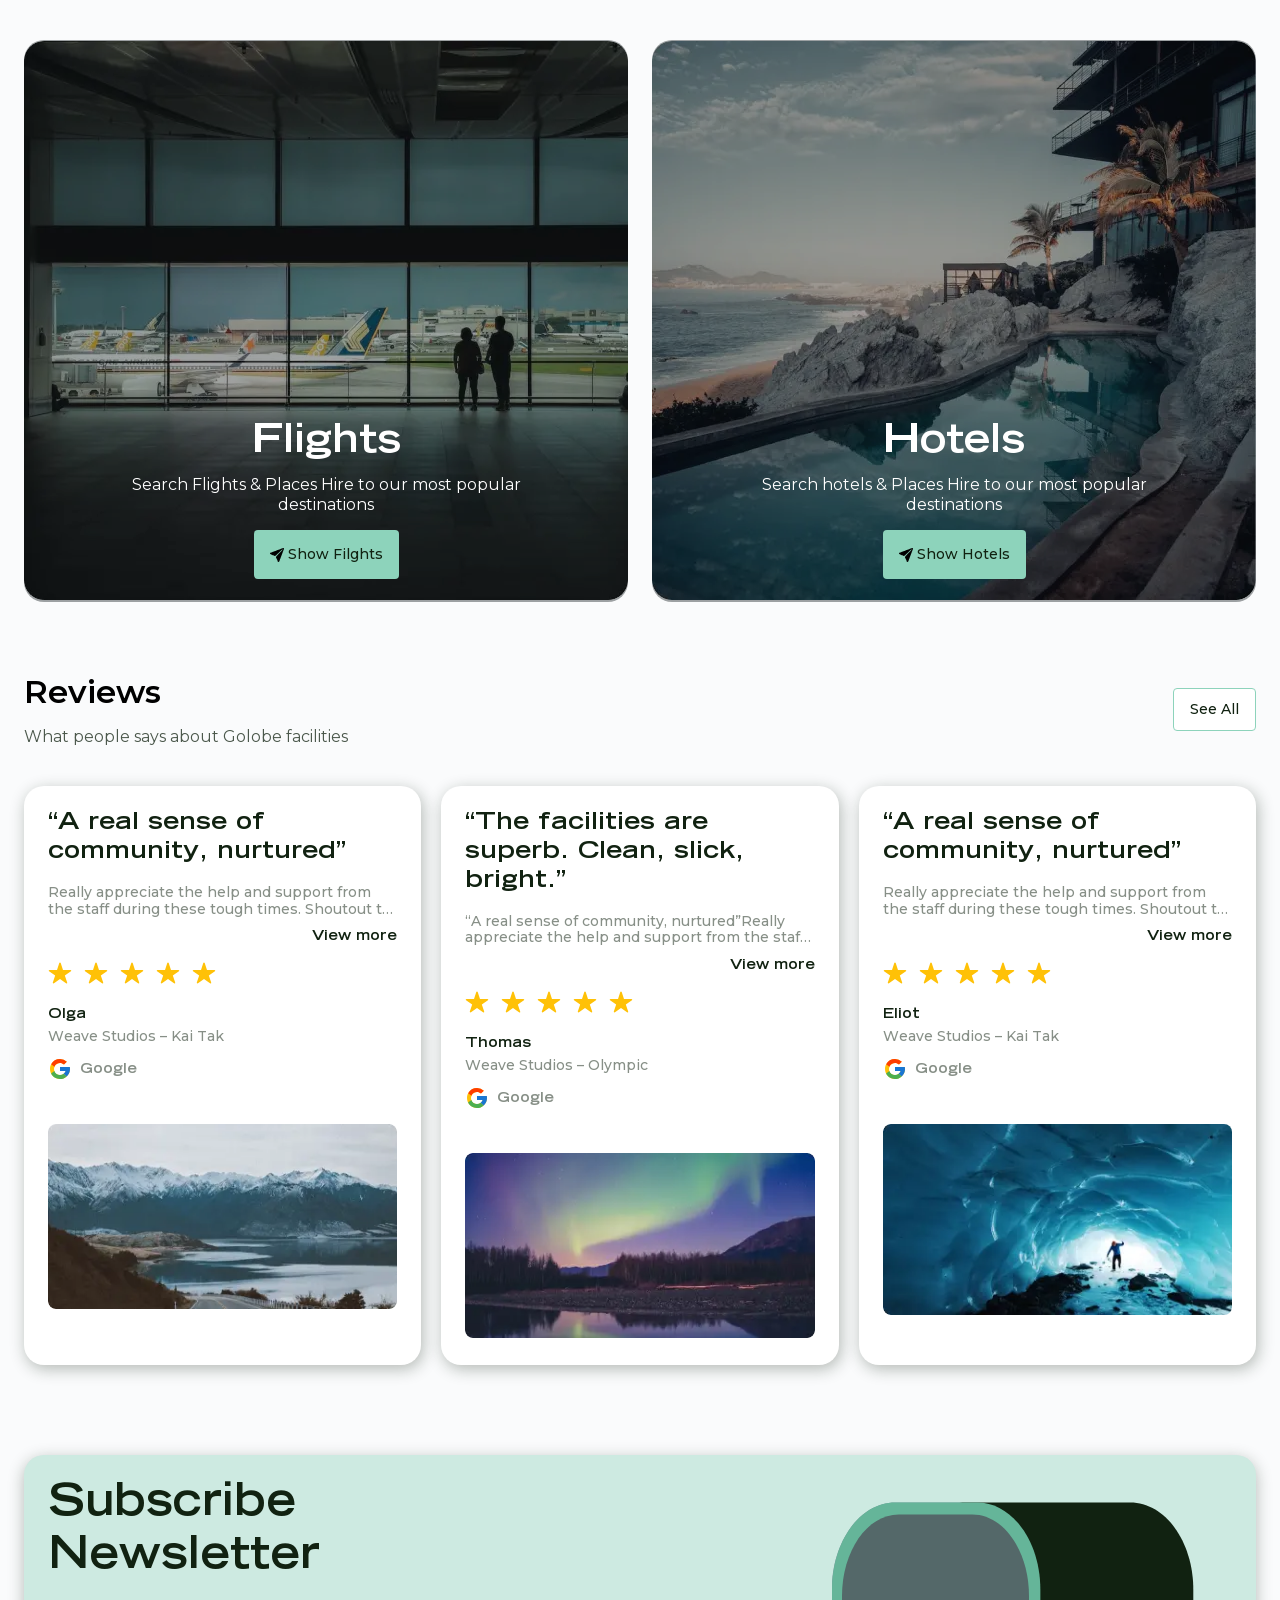
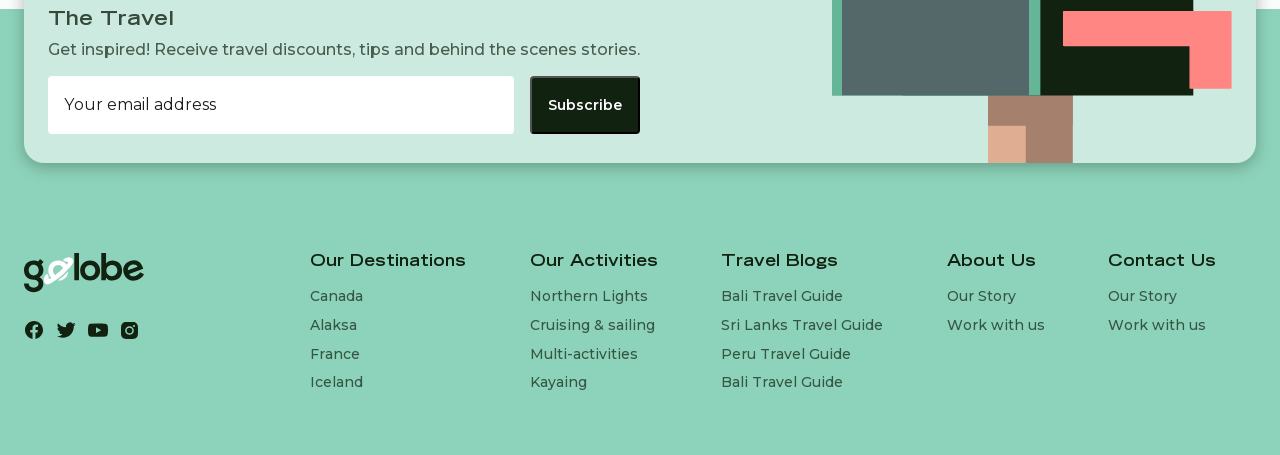
==== commit 45c097ae: "hotel-search end" ====
--- a/index.html
+++ b/index.html
@@ -1 +1 @@
-<!DOCTYPE html><html lang="ru"><head><meta charset="UTF-8"><meta http-equiv="X-UA-Compatible" content="IE=edge"><meta name="viewport" content="width=device-width,initial-scale=1"><link rel="stylesheet" href="css/main.css"><script defer="defer" src="js/mixitup.min.js"></script><script defer="defer" src="js/main.js"></script><title>Golobe</title></head><body><div class="wrapper"><header class="header header_index"><div class="container"><nav class="nav"><ul class="menu"><li class="menu__item"><a href="#" class="menu__link menu__link_airplane-index">Find Flight</a></li><li class="menu__item"><a href="#" class="menu__link menu__link_hotel-index">Find Stays</a></li></ul><a href="#" class="logo"><picture><source srcset="img/index/logo.svg" type="image/webp"><img class="logo__img" src="img/index/logo.svg" alt="logo"></picture></a><ul class="menu"><li class="menu__item"><a href="#" class="menu__link">Login</a></li><li class="menu__item"><a href="#" class="menu__link menu__link_sign-index">Sign up</a></li></ul><button class="menu-btn menu-btn_color"><span></span></button><ul class="menu-mobile menu-mobile_color"><li class="menu__item"><a href="#" class="menu__link menu__link_airplane">Find Flight</a></li><li class="menu__item"><a href="#" class="menu__link menu__link_hotel">Find Stays</a></li><li class="menu__item"><a href="#" class="menu__link">Login</a></li><li class="menu__item"><a href="#" class="menu__link menu__link_sign">Sign up</a></li></ul></nav></div></header><main class="main"><section class="intro"><div class="container"><div class="intro__inner"><h2 class="intro__suptitel">Helping Others</h2><h1 class="intro__titel">Live & Travel</h1><h3 class="intro__subtitel">Special offers to suit your plan</h3></div><div class="intro__search"><div class="intro__button"><button class="intro__btn intro__btn_airplane" data-filter=".flight">Flights</button> <span class="intro__span"></span> <button class="intro__btn intro__btn_hotel" data-filter=".stays">Stays</button></div><div class="intro__box"><div class="search mix flight"><h1 class="search__titel">Where are you flying?</h1><form class="search__inner"><div class="search__info"><fieldset class="search__fieldset"><legend class="search__legend">From - To</legend><input class="search__input search__input_vector" type="text" placeholder="Lahore - Karachi"></fieldset><fieldset class="search__fieldset search__fieldset_lite"><legend class="search__legend">Trip</legend><select class="search__select-plane" name="" id=""><option class="search__option-ticket" value="1">Return</option><option class="search__option-ticket" value="2">One-way</option></select></fieldset><fieldset class="search__fieldset"><legend class="search__legend">Depart - Return</legend><input class="search__input" type="date"></fieldset><fieldset class="search__fieldset"><legend class="search__legend">Passenger - Class</legend><input class="search__input" type="text" placeholder="1 Passenger, Economy"></fieldset></div><div class="search__button"><input class="search__input-code" type="text" placeholder="+ Add Promo Code"> <button class="search__btn search__btn_plane">Show Filghts</button></div></form></div><div class="search mix stays"><h1 class="search__titel">Where are you flying?</h1><form class="search__inner"><div class="search__info"><fieldset class="search__fieldset search__fieldset_xl"><legend class="search__legend">Enter Destination</legend><input class="search__input search__input_img" type="text" placeholder="Istanbul, Turkey"></fieldset><fieldset class="search__fieldset search__fieldset_width"><legend class="search__legend">Check In</legend><input class="search__input" type="date" placeholder="Fri 12/2"></fieldset><fieldset class="search__fieldset search__fieldset_width"><legend class="search__legend">Check Out</legend><input class="search__input" type="date" placeholder="Sun 12/4"></fieldset><fieldset class="search__fieldset search__fieldset_width"><legend class="search__legend">Rooms & Guests</legend><select class="search__select-room search__select-room_img" name="" id=""><option class="search__option-room" value="1">1 room, 2 guests</option><option class="search__option-room" value="2">2 room, 4 guests</option><option class="search__option-room" value="3">1 room, 1 guests</option><option class="search__option-room" value="4">3 room, 6 guests</option></select></fieldset></div><div class="search__button"><input class="search__input-code" type="text" placeholder="+ Add Promo Code"> <button class="search__btn search__btn_build">Show Places</button></div></form></div></div></div></div></section><section class="trip"><div class="container"><div class="heading"><div class="heading__inner"><h1 class="heading__titel">Plan your perfect trip</h1><h4 class="heading__subtitel">Search Flights & Places Hire to our most popular destinations</h4></div><a href="#" class="heading__link-btn">See more places</a></div><div class="trip__content"><a href="#" class="trip__link"><div class="trip__card"><picture><source srcset="img/index/trip/1.webp" type="image/webp"><img class="trip__card-img" src="img/index/trip/1.jpg" alt="Image"></picture><div class="trip__info"><h3 class="trip__info-titel">Istanbul, Turkey</h3><p class="trip__info-text">Flights • Hotels • Resorts</p></div></div></a><a href="#" class="trip__link"><div class="trip__card"><picture><source srcset="img/index/trip/2.webp" type="image/webp"><img class="trip__card-img" src="img/index/trip/2.jpg" alt="Image"></picture><div class="trip__info"><h3 class="trip__info-titel">Sydney, Australia</h3><p class="trip__info-text">Flights • Hotels • Resorts</p></div></div></a><a href="#" class="trip__link"><div class="trip__card"><picture><source srcset="img/index/trip/3.webp" type="image/webp"><img class="trip__card-img" src="img/index/trip/3.jpg" alt="Image"></picture><div class="trip__info"><h3 class="trip__info-titel">Baku, Azerbaijan</h3><p class="trip__info-text">Flights • Hotels • Resorts</p></div></div></a><a href="#" class="trip__link"><div class="trip__card"><picture><source srcset="img/index/trip/4.webp" type="image/webp"><img class="trip__card-img" src="img/index/trip/4.jpg" alt="Image"></picture><div class="trip__info"><h3 class="trip__info-titel">Malé, Maldives</h3><p class="trip__info-text">Flights • Hotels • Resorts</p></div></div></a><a href="#" class="trip__link"><div class="trip__card"><picture><source srcset="img/index/trip/5.webp" type="image/webp"><img class="trip__card-img" src="img/index/trip/5.jpg" alt="Image"></picture><div class="trip__info"><h3 class="trip__info-titel">Paris, France</h3><p class="trip__info-text">Flights • Hotels • Resorts</p></div></div></a><a href="#" class="trip__link"><div class="trip__card"><picture><source srcset="img/index/trip/6.webp" type="image/webp"><img class="trip__card-img" src="img/index/trip/6.jpg" alt="Image"></picture><div class="trip__info"><h3 class="trip__info-titel">New York, US</h3><p class="trip__info-text">Flights • Hotels • Resorts</p></div></div></a><a href="#" class="trip__link"><div class="trip__card"><picture><source srcset="img/index/trip/7.webp" type="image/webp"><img class="trip__card-img" src="img/index/trip/7.jpg" alt="Image"></picture><div class="trip__info"><h3 class="trip__info-titel">London, UK</h3><p class="trip__info-text">Flights • Hotels • Resorts</p></div></div></a><a href="#" class="trip__link"><div class="trip__card"><picture><source srcset="img/index/trip/8.webp" type="image/webp"><img class="trip__card-img" src="img/index/trip/8.jpg" alt="Image"></picture><div class="trip__info"><h3 class="trip__info-titel">Tokyo, Japan</h3><p class="trip__info-text">Flights • Hotels • Resorts</p></div></div></a><a href="#" class="trip__link"><div class="trip__card"><picture><source srcset="img/index/trip/9.webp" type="image/webp"><img class="trip__card-img" src="img/index/trip/9.jpg" alt="Image"></picture><div class="trip__info"><h3 class="trip__info-titel">Dubai, UAE</h3><p class="trip__info-text">Flights • Hotels • Resorts</p></div></div></a></div><div class="trip__intro"><div class="trip__intro-inner"><picture><source srcset="img/index/flights.webp" type="image/webp"><img class="trip__intro-img" src="img/index/flights.jpg" alt="Flights"></picture><div class="trip__intro-info"><h1 class="trip__intro-titel">Flights</h1><p class="trip__intro-text">Search Flights & Places Hire to our most popular destinations</p><a class="search__btn search__btn_plane" href="#">Show Filghts</a></div></div><div class="trip__intro-inner"><picture><source srcset="img/index/hotels.webp" type="image/webp"><img class="trip__intro-img" src="img/index/hotels.jpg" alt="Hotels"></picture><div class="trip__intro-info"><h1 class="trip__intro-titel">Hotels</h1><p class="trip__intro-text">Search hotels & Places Hire to our most popular destinations</p><a class="search__btn search__btn_plane" href="#">Show Hotels</a></div></div></div></div></section><section class="reviews"><div class="container"><div class="heading"><div class="heading__inner"><h1 class="heading__titel">Reviews</h1><h4 class="heading__subtitel">What people says about Golobe facilities</h4></div><a href="#" class="heading__link-btn">See All</a></div><div class="reviews__content"><div class="reviews__card"><h1 class="reviews__titel">“A real sense of community, nurtured”</h1><p class="reviews__text">Really appreciate the help and support from the staff during these tough times. Shoutout to Katie for helping me always, even when I was out of the country. And always available when needed.</p><div class="reviews__inner"><a href="#" class="reviews__link">View more</a></div><div class="reviews__stars"><picture><source srcset="img/index/star.svg" type="image/webp"><img class="reviews__star" src="img/index/star.svg" alt="star"></picture><picture><source srcset="img/index/star.svg" type="image/webp"><img class="reviews__star" src="img/index/star.svg" alt="star"></picture><picture><source srcset="img/index/star.svg" type="image/webp"><img class="reviews__star" src="img/index/star.svg" alt="star"></picture><picture><source srcset="img/index/star.svg" type="image/webp"><img class="reviews__star" src="img/index/star.svg" alt="star"></picture><picture><source srcset="img/index/star.svg" type="image/webp"><img class="reviews__star" src="img/index/star.svg" alt="star"></picture></div><p class="reviews__name">Olga</p><p class="reviews__studio">Weave Studios – Kai Tak</p><div class="reviews__browser"><picture><source srcset="img/index/google.svg" type="image/webp"><img class="reviews__browser-img" src="img/index/google.svg" alt="Google"></picture><p class="reviews__browser-name">Google</p></div><picture><source srcset="img/index/card1.webp" type="image/webp"><img class="reviews__img" src="img/index/card1.jpg" alt="Image"></picture></div><div class="reviews__card"><h1 class="reviews__titel">“The facilities are superb. Clean, slick, bright.”</h1><p class="reviews__text">“A real sense of community, nurtured”Really appreciate the help and support from the staff during these tough times. Shoutout to Katie for helping me always, even when I was out of the country. And always available when needed.View moreOlgaWeave Studios – Kai TakGoogle</p><div class="reviews__inner"><a href="#" class="reviews__link">View more</a></div><div class="reviews__stars"><picture><source srcset="img/index/star.svg" type="image/webp"><img class="reviews__star" src="img/index/star.svg" alt="star"></picture><picture><source srcset="img/index/star.svg" type="image/webp"><img class="reviews__star" src="img/index/star.svg" alt="star"></picture><picture><source srcset="img/index/star.svg" type="image/webp"><img class="reviews__star" src="img/index/star.svg" alt="star"></picture><picture><source srcset="img/index/star.svg" type="image/webp"><img class="reviews__star" src="img/index/star.svg" alt="star"></picture><picture><source srcset="img/index/star.svg" type="image/webp"><img class="reviews__star" src="img/index/star.svg" alt="star"></picture></div><p class="reviews__name">Thomas</p><p class="reviews__studio">Weave Studios – Olympic</p><div class="reviews__browser"><picture><source srcset="img/index/google.svg" type="image/webp"><img class="reviews__browser-img" src="img/index/google.svg" alt="Google"></picture><p class="reviews__browser-name">Google</p></div><picture><source srcset="img/index/card2.webp" type="image/webp"><img class="reviews__img" src="img/index/card2.jpg" alt="Image"></picture></div><div class="reviews__card"><h1 class="reviews__titel">“A real sense of community, nurtured”</h1><p class="reviews__text">Really appreciate the help and support from the staff during these tough times. Shoutout to Katie for helping me always, even when I was out of the country. And always available when needed.</p><div class="reviews__inner"><a href="#" class="reviews__link">View more</a></div><div class="reviews__stars"><picture><source srcset="img/index/star.svg" type="image/webp"><img class="reviews__star" src="img/index/star.svg" alt="star"></picture><picture><source srcset="img/index/star.svg" type="image/webp"><img class="reviews__star" src="img/index/star.svg" alt="star"></picture><picture><source srcset="img/index/star.svg" type="image/webp"><img class="reviews__star" src="img/index/star.svg" alt="star"></picture><picture><source srcset="img/index/star.svg" type="image/webp"><img class="reviews__star" src="img/index/star.svg" alt="star"></picture><picture><source srcset="img/index/star.svg" type="image/webp"><img class="reviews__star" src="img/index/star.svg" alt="star"></picture></div><p class="reviews__name">Eliot</p><p class="reviews__studio">Weave Studios – Kai Tak</p><div class="reviews__browser"><picture><source srcset="img/index/google.svg" type="image/webp"><img class="reviews__browser-img" src="img/index/google.svg" alt="Google"></picture><p class="reviews__browser-name">Google</p></div><picture><source srcset="img/index/card3.webp" type="image/webp"><img class="reviews__img" src="img/index/card3.jpg" alt="Image"></picture></div></div></div></section></main><footer class="footer"><div class="container"><div class="footer__box"><div class="footer__mail"><h1 class="footer__titel">Subscribe Newsletter</h1><h2 class="footer__subtitel">The Travel</h2><p class="footer__text">Get inspired! Receive travel discounts, tips and behind the scenes stories.</p><form class="footer__form" action="URL"><input class="footer__input" type="email" placeholder="Your email address"> <button class="footer__button">Subscribe</button></form></div><picture><source srcset="img/mailbox.svg" type="image/webp"><img class="footer__img" src="img/mailbox.svg" alt="Mail"></picture></div><div class="footer__inner"><div class="footer__logo"><a href="#" class="logo"><picture><source srcset="img/logo2.svg" type="image/webp"><img class="logo__img" src="img/logo2.svg" alt="logo"></picture></a><div class="footer__social"><a href="#" class="footer__social-link"><picture><source srcset="img/social/facebook.svg" type="image/webp"><img class="footer__social-img" src="img/social/facebook.svg" alt="Facebook"></picture></a><a href="#" class="footer__social-link"><picture><source srcset="img/social/twitter.svg" type="image/webp"><img class="footer__social-img" src="img/social/twitter.svg" alt="Twitter"></picture></a><a href="#" class="footer__social-link"><picture><source srcset="img/social/youtube.svg" type="image/webp"><img class="footer__social-img" src="img/social/youtube.svg" alt="Youtube"></picture></a><a href="#" class="footer__social-link"><picture><source srcset="img/social/instagram.svg" type="image/webp"><img class="footer__social-img" src="img/social/instagram.svg" alt="Instagram"></picture></a></div></div><nav class="footer__nav"><div class="footer__nav-inner"><h2 class="footer__nav-titel">Our Destinations</h2><ul class="footer__menu"><li class="footer__item"><a href="#" class="footer__link">Canada</a></li><li class="footer__item"><a href="#" class="footer__link">Alaksa</a></li><li class="footer__item"><a href="#" class="footer__link">France</a></li><li class="footer__item"><a href="#" class="footer__link">Iceland</a></li></ul></div><div class="footer__nav-inner"><h2 class="footer__nav-titel">Our Activities</h2><ul class="footer__menu"><li class="footer__item"><a href="#" class="footer__link">Northern Lights</a></li><li class="footer__item"><a href="#" class="footer__link">Cruising & sailing</a></li><li class="footer__item"><a href="#" class="footer__link">Multi-activities</a></li><li class="footer__item"><a href="#" class="footer__link">Kayaing</a></li></ul></div><div class="footer__nav-inner"><h2 class="footer__nav-titel">Travel Blogs</h2><ul class="footer__menu"><li class="footer__item"><a href="#" class="footer__link">Bali Travel Guide</a></li><li class="footer__item"><a href="#" class="footer__link">Sri Lanks Travel Guide</a></li><li class="footer__item"><a href="#" class="footer__link">Peru Travel Guide</a></li><li class="footer__item"><a href="#" class="footer__link">Bali Travel Guide</a></li></ul></div><div class="footer__nav-inner"><h2 class="footer__nav-titel">About Us</h2><ul class="footer__menu"><li class="footer__item"><a href="#" class="footer__link">Our Story</a></li><li class="footer__item"><a href="#" class="footer__link">Work with us</a></li></ul></div><div class="footer__nav-inner"><h2 class="footer__nav-titel">Contact Us</h2><ul class="footer__menu"><li class="footer__item"><a href="#" class="footer__link">Our Story</a></li><li class="footer__item"><a href="#" class="footer__link">Work with us</a></li></ul></div></nav></div></div></footer></div></body></html>+<!DOCTYPE html><html lang="ru"><head><meta charset="UTF-8"><meta http-equiv="X-UA-Compatible" content="IE=edge"><meta name="viewport" content="width=device-width,initial-scale=1"><link rel="stylesheet" href="css/main.css"><script defer="defer" src="js/mixitup.min.js"></script><script defer="defer" src="js/main.js"></script><title>Golobe</title></head><body><div class="wrapper"><header class="header header_index"><div class="container"><nav class="nav"><ul class="menu"><li class="menu__item"><a href="flight-search.html" target="_self" class="menu__link menu__link_airplane-index">Find Flight</a></li><li class="menu__item"><a href="hotel-search.html" class="menu__link menu__link_hotel-index">Find Stays</a></li></ul><a href="/" class="logo"><picture><source srcset="img/index/logo.svg" type="image/webp"><img class="logo__img" src="img/index/logo.svg" alt="logo"></picture></a><ul class="menu"><li class="menu__item"><a href="#" class="menu__link menu__link_color">Login</a></li><li class="menu__item"><a href="#" class="menu__link menu__link_sign-index">Sign up</a></li></ul><button class="menu-btn menu-btn_color"><span></span></button><ul class="menu-mobile menu-mobile_color"><li class="menu__item"><a href="flight-search.html" class="menu__link menu__link_airplane">Find Flight</a></li><li class="menu__item"><a href="hotel-search.html" class="menu__link menu__link_hotel">Find Stays</a></li><li class="menu__item"><a href="#" class="menu__link">Login</a></li><li class="menu__item"><a href="#" class="menu__link menu__link_sign">Sign up</a></li></ul></nav></div></header><main class="main"><section class="intro"><div class="container"><div class="intro__inner"><h2 class="intro__suptitel">Helping Others</h2><h1 class="intro__titel">Live & Travel</h1><h3 class="intro__subtitel">Special offers to suit your plan</h3></div><div class="intro__search"><div class="intro__button"><button class="intro__btn intro__btn_airplane" data-filter=".flight">Flights</button> <span class="intro__span"></span> <button class="intro__btn intro__btn_hotel" data-filter=".stays">Stays</button></div><div class="intro__box"><div class="search mix flight"><h1 class="search__titel">Where are you flying?</h1><form class="search__inner"><div class="search__info"><fieldset class="search__fieldset"><legend class="search__legend">From - To</legend><input class="search__input search__input_vector" type="text" placeholder="Lahore - Karachi"></fieldset><fieldset class="search__fieldset search__fieldset_lite"><legend class="search__legend">Trip</legend><select class="search__select-plane" name="" id=""><option class="search__option-ticket" value="1">Return</option><option class="search__option-ticket" value="2">One-way</option></select></fieldset><fieldset class="search__fieldset"><legend class="search__legend">Depart - Return</legend><input class="search__input" type="date"></fieldset><fieldset class="search__fieldset"><legend class="search__legend">Passenger - Class</legend><input class="search__input" type="text" placeholder="1 Passenger, Economy"></fieldset></div><div class="search__button"><input class="search__input-code" type="text" placeholder="+ Add Promo Code"> <button class="search__btn search__btn_plane">Show Filghts</button></div></form></div><div class="search mix stays"><h1 class="search__titel">Where are you flying?</h1><form class="search__inner"><div class="search__info"><fieldset class="search__fieldset search__fieldset_xl"><legend class="search__legend">Enter Destination</legend><input class="search__input search__input_img" type="text" placeholder="Istanbul, Turkey"></fieldset><fieldset class="search__fieldset search__fieldset_width"><legend class="search__legend">Check In</legend><input class="search__input" type="date" placeholder="Fri 12/2"></fieldset><fieldset class="search__fieldset search__fieldset_width"><legend class="search__legend">Check Out</legend><input class="search__input" type="date" placeholder="Sun 12/4"></fieldset><fieldset class="search__fieldset search__fieldset_width"><legend class="search__legend">Rooms & Guests</legend><select class="search__select-room search__select-room_img" name="" id=""><option class="search__option-room" value="1">1 room, 2 guests</option><option class="search__option-room" value="2">2 room, 4 guests</option><option class="search__option-room" value="3">1 room, 1 guests</option><option class="search__option-room" value="4">3 room, 6 guests</option></select></fieldset></div><div class="search__button"><input class="search__input-code" type="text" placeholder="+ Add Promo Code"> <button class="search__btn search__btn_build">Show Places</button></div></form></div></div></div></div></section><section class="trip"><div class="container"><div class="heading"><div class="heading__inner"><h1 class="heading__titel">Plan your perfect trip</h1><h4 class="heading__subtitel">Search Flights & Places Hire to our most popular destinations</h4></div><a href="#" class="heading__link-btn">See more places</a></div><div class="trip__content"><a href="#" class="trip__link"><div class="trip__card"><picture><source srcset="img/index/trip/1.webp" type="image/webp"><img class="trip__card-img" src="img/index/trip/1.jpg" alt="Image"></picture><div class="trip__info"><h3 class="trip__info-titel">Istanbul, Turkey</h3><p class="trip__info-text">Flights • Hotels • Resorts</p></div></div></a><a href="#" class="trip__link"><div class="trip__card"><picture><source srcset="img/index/trip/2.webp" type="image/webp"><img class="trip__card-img" src="img/index/trip/2.jpg" alt="Image"></picture><div class="trip__info"><h3 class="trip__info-titel">Sydney, Australia</h3><p class="trip__info-text">Flights • Hotels • Resorts</p></div></div></a><a href="#" class="trip__link"><div class="trip__card"><picture><source srcset="img/index/trip/3.webp" type="image/webp"><img class="trip__card-img" src="img/index/trip/3.jpg" alt="Image"></picture><div class="trip__info"><h3 class="trip__info-titel">Baku, Azerbaijan</h3><p class="trip__info-text">Flights • Hotels • Resorts</p></div></div></a><a href="#" class="trip__link"><div class="trip__card"><picture><source srcset="img/index/trip/4.webp" type="image/webp"><img class="trip__card-img" src="img/index/trip/4.jpg" alt="Image"></picture><div class="trip__info"><h3 class="trip__info-titel">Malé, Maldives</h3><p class="trip__info-text">Flights • Hotels • Resorts</p></div></div></a><a href="#" class="trip__link"><div class="trip__card"><picture><source srcset="img/index/trip/5.webp" type="image/webp"><img class="trip__card-img" src="img/index/trip/5.jpg" alt="Image"></picture><div class="trip__info"><h3 class="trip__info-titel">Paris, France</h3><p class="trip__info-text">Flights • Hotels • Resorts</p></div></div></a><a href="#" class="trip__link"><div class="trip__card"><picture><source srcset="img/index/trip/6.webp" type="image/webp"><img class="trip__card-img" src="img/index/trip/6.jpg" alt="Image"></picture><div class="trip__info"><h3 class="trip__info-titel">New York, US</h3><p class="trip__info-text">Flights • Hotels • Resorts</p></div></div></a><a href="#" class="trip__link"><div class="trip__card"><picture><source srcset="img/index/trip/7.webp" type="image/webp"><img class="trip__card-img" src="img/index/trip/7.jpg" alt="Image"></picture><div class="trip__info"><h3 class="trip__info-titel">London, UK</h3><p class="trip__info-text">Flights • Hotels • Resorts</p></div></div></a><a href="#" class="trip__link"><div class="trip__card"><picture><source srcset="img/index/trip/8.webp" type="image/webp"><img class="trip__card-img" src="img/index/trip/8.jpg" alt="Image"></picture><div class="trip__info"><h3 class="trip__info-titel">Tokyo, Japan</h3><p class="trip__info-text">Flights • Hotels • Resorts</p></div></div></a><a href="#" class="trip__link"><div class="trip__card"><picture><source srcset="img/index/trip/9.webp" type="image/webp"><img class="trip__card-img" src="img/index/trip/9.jpg" alt="Image"></picture><div class="trip__info"><h3 class="trip__info-titel">Dubai, UAE</h3><p class="trip__info-text">Flights • Hotels • Resorts</p></div></div></a></div><div class="trip__intro"><div class="trip__intro-inner"><picture><source srcset="img/index/flights.webp" type="image/webp"><img class="trip__intro-img" src="img/index/flights.jpg" alt="Flights"></picture><div class="trip__intro-info"><h1 class="trip__intro-titel">Flights</h1><p class="trip__intro-text">Search Flights & Places Hire to our most popular destinations</p><a class="search__btn search__btn_plane" href="#">Show Filghts</a></div></div><div class="trip__intro-inner"><picture><source srcset="img/index/hotels.webp" type="image/webp"><img class="trip__intro-img" src="img/index/hotels.jpg" alt="Hotels"></picture><div class="trip__intro-info"><h1 class="trip__intro-titel">Hotels</h1><p class="trip__intro-text">Search hotels & Places Hire to our most popular destinations</p><a class="search__btn search__btn_plane" href="#">Show Hotels</a></div></div></div></div></section><section class="reviews"><div class="container"><div class="heading"><div class="heading__inner"><h1 class="heading__titel">Reviews</h1><h4 class="heading__subtitel">What people says about Golobe facilities</h4></div><a href="#" class="heading__link-btn">See All</a></div><div class="reviews__content"><div class="reviews__card"><h1 class="reviews__titel">“A real sense of community, nurtured”</h1><p class="reviews__text">Really appreciate the help and support from the staff during these tough times. Shoutout to Katie for helping me always, even when I was out of the country. And always available when needed.</p><div class="reviews__inner"><a href="#" class="reviews__link">View more</a></div><div class="reviews__stars"><picture><source srcset="img/index/star.svg" type="image/webp"><img class="reviews__star" src="img/index/star.svg" alt="star"></picture><picture><source srcset="img/index/star.svg" type="image/webp"><img class="reviews__star" src="img/index/star.svg" alt="star"></picture><picture><source srcset="img/index/star.svg" type="image/webp"><img class="reviews__star" src="img/index/star.svg" alt="star"></picture><picture><source srcset="img/index/star.svg" type="image/webp"><img class="reviews__star" src="img/index/star.svg" alt="star"></picture><picture><source srcset="img/index/star.svg" type="image/webp"><img class="reviews__star" src="img/index/star.svg" alt="star"></picture></div><p class="reviews__name">Olga</p><p class="reviews__studio">Weave Studios – Kai Tak</p><div class="reviews__browser"><picture><source srcset="img/index/google.svg" type="image/webp"><img class="reviews__browser-img" src="img/index/google.svg" alt="Google"></picture><p class="reviews__browser-name">Google</p></div><picture><source srcset="img/index/card1.webp" type="image/webp"><img class="reviews__img" src="img/index/card1.jpg" alt="Image"></picture></div><div class="reviews__card"><h1 class="reviews__titel">“The facilities are superb. Clean, slick, bright.”</h1><p class="reviews__text">“A real sense of community, nurtured”Really appreciate the help and support from the staff during these tough times. Shoutout to Katie for helping me always, even when I was out of the country. And always available when needed.View moreOlgaWeave Studios – Kai TakGoogle</p><div class="reviews__inner"><a href="#" class="reviews__link">View more</a></div><div class="reviews__stars"><picture><source srcset="img/index/star.svg" type="image/webp"><img class="reviews__star" src="img/index/star.svg" alt="star"></picture><picture><source srcset="img/index/star.svg" type="image/webp"><img class="reviews__star" src="img/index/star.svg" alt="star"></picture><picture><source srcset="img/index/star.svg" type="image/webp"><img class="reviews__star" src="img/index/star.svg" alt="star"></picture><picture><source srcset="img/index/star.svg" type="image/webp"><img class="reviews__star" src="img/index/star.svg" alt="star"></picture><picture><source srcset="img/index/star.svg" type="image/webp"><img class="reviews__star" src="img/index/star.svg" alt="star"></picture></div><p class="reviews__name">Thomas</p><p class="reviews__studio">Weave Studios – Olympic</p><div class="reviews__browser"><picture><source srcset="img/index/google.svg" type="image/webp"><img class="reviews__browser-img" src="img/index/google.svg" alt="Google"></picture><p class="reviews__browser-name">Google</p></div><picture><source srcset="img/index/card2.webp" type="image/webp"><img class="reviews__img" src="img/index/card2.jpg" alt="Image"></picture></div><div class="reviews__card"><h1 class="reviews__titel">“A real sense of community, nurtured”</h1><p class="reviews__text">Really appreciate the help and support from the staff during these tough times. Shoutout to Katie for helping me always, even when I was out of the country. And always available when needed.</p><div class="reviews__inner"><a href="#" class="reviews__link">View more</a></div><div class="reviews__stars"><picture><source srcset="img/index/star.svg" type="image/webp"><img class="reviews__star" src="img/index/star.svg" alt="star"></picture><picture><source srcset="img/index/star.svg" type="image/webp"><img class="reviews__star" src="img/index/star.svg" alt="star"></picture><picture><source srcset="img/index/star.svg" type="image/webp"><img class="reviews__star" src="img/index/star.svg" alt="star"></picture><picture><source srcset="img/index/star.svg" type="image/webp"><img class="reviews__star" src="img/index/star.svg" alt="star"></picture><picture><source srcset="img/index/star.svg" type="image/webp"><img class="reviews__star" src="img/index/star.svg" alt="star"></picture></div><p class="reviews__name">Eliot</p><p class="reviews__studio">Weave Studios – Kai Tak</p><div class="reviews__browser"><picture><source srcset="img/index/google.svg" type="image/webp"><img class="reviews__browser-img" src="img/index/google.svg" alt="Google"></picture><p class="reviews__browser-name">Google</p></div><picture><source srcset="img/index/card3.webp" type="image/webp"><img class="reviews__img" src="img/index/card3.jpg" alt="Image"></picture></div></div></div></section></main><footer class="footer"><div class="container"><div class="footer__box"><div class="footer__mail"><h1 class="footer__titel">Subscribe Newsletter</h1><h2 class="footer__subtitel">The Travel</h2><p class="footer__text">Get inspired! Receive travel discounts, tips and behind the scenes stories.</p><form class="footer__form" action="URL"><input class="footer__input" type="email" placeholder="Your email address"> <button class="footer__button">Subscribe</button></form></div><picture><source srcset="img/mailbox.svg" type="image/webp"><img class="footer__img" src="img/mailbox.svg" alt="Mail"></picture></div><div class="footer__inner"><div class="footer__logo"><a href="#" class="logo"><picture><source srcset="img/logo2.svg" type="image/webp"><img class="logo__img" src="img/logo2.svg" alt="logo"></picture></a><div class="footer__social"><a href="#" class="footer__social-link"><picture><source srcset="img/social/facebook.svg" type="image/webp"><img class="footer__social-img" src="img/social/facebook.svg" alt="Facebook"></picture></a><a href="#" class="footer__social-link"><picture><source srcset="img/social/twitter.svg" type="image/webp"><img class="footer__social-img" src="img/social/twitter.svg" alt="Twitter"></picture></a><a href="#" class="footer__social-link"><picture><source srcset="img/social/youtube.svg" type="image/webp"><img class="footer__social-img" src="img/social/youtube.svg" alt="Youtube"></picture></a><a href="#" class="footer__social-link"><picture><source srcset="img/social/instagram.svg" type="image/webp"><img class="footer__social-img" src="img/social/instagram.svg" alt="Instagram"></picture></a></div></div><nav class="footer__nav"><div class="footer__nav-inner"><h2 class="footer__nav-titel">Our Destinations</h2><ul class="footer__menu"><li class="footer__item"><a href="#" class="footer__link">Canada</a></li><li class="footer__item"><a href="#" class="footer__link">Alaksa</a></li><li class="footer__item"><a href="#" class="footer__link">France</a></li><li class="footer__item"><a href="#" class="footer__link">Iceland</a></li></ul></div><div class="footer__nav-inner"><h2 class="footer__nav-titel">Our Activities</h2><ul class="footer__menu"><li class="footer__item"><a href="#" class="footer__link">Northern Lights</a></li><li class="footer__item"><a href="#" class="footer__link">Cruising & sailing</a></li><li class="footer__item"><a href="#" class="footer__link">Multi-activities</a></li><li class="footer__item"><a href="#" class="footer__link">Kayaing</a></li></ul></div><div class="footer__nav-inner"><h2 class="footer__nav-titel">Travel Blogs</h2><ul class="footer__menu"><li class="footer__item"><a href="#" class="footer__link">Bali Travel Guide</a></li><li class="footer__item"><a href="#" class="footer__link">Sri Lanks Travel Guide</a></li><li class="footer__item"><a href="#" class="footer__link">Peru Travel Guide</a></li><li class="footer__item"><a href="#" class="footer__link">Bali Travel Guide</a></li></ul></div><div class="footer__nav-inner"><h2 class="footer__nav-titel">About Us</h2><ul class="footer__menu"><li class="footer__item"><a href="#" class="footer__link">Our Story</a></li><li class="footer__item"><a href="#" class="footer__link">Work with us</a></li></ul></div><div class="footer__nav-inner"><h2 class="footer__nav-titel">Contact Us</h2><ul class="footer__menu"><li class="footer__item"><a href="#" class="footer__link">Our Story</a></li><li class="footer__item"><a href="#" class="footer__link">Work with us</a></li></ul></div></nav></div></div></footer></div></body></html>
--- a/css/main.css
+++ b/css/main.css
@@ -1,3 +1,5 @@
+@charset "UTF-8";
+
 @font-face {
   font-family: "Manrope-Regular";
   src: url(../font/Manrope-Regular.ttf);
@@ -70,11 +72,14 @@
   font-weight: 500;
 }
 
+.traveling__btn,
+.flights__subtitel,
 .footer__link,
 .footer__text,
 .reviews__studio,
 .reviews__text,
 .trip__info-text,
+.travel__btn,
 .heading__link-btn,
 .search__btn,
 .search__input-code::placeholder,
@@ -112,9 +117,12 @@
   font-weight: 400;
 }
 
+.traveling__text,
+.world__pass,
 .footer__input::placeholder,
 .footer__input,
 .trip__intro-text,
+.travel__text,
 .heading__subtitel,
 .search__select-room,
 .search__select-plane,
@@ -126,11 +134,15 @@
   font-weight: 400;
 }
 
+.recent__titel,
+.traveling__price,
 .footer__button,
 .trip__info-titel,
 .intro__btn,
 .intro__subtitel,
 .menu__link,
+.travel__priсe,
+.travel__titel,
 .heading__titel,
 .search__titel {
   font-family: "Montserrat-SemiBold";
@@ -138,6 +150,15 @@
   font-weight: 600;
 }
 
+.traveling__total-text {
+  font-family: "TradeGothicLTExtended";
+  font-style: normal;
+  font-weight: 400;
+}
+
+.traveling__titel,
+.world__name,
+.flights__titel,
 .footer__nav-titel,
 .footer__subtitel,
 .footer__titel,
@@ -543,6 +564,8 @@
 }
 
 .heading__subtitel {
+  max-width: 860px;
+  width: 100%;
   font-size: 16px;
   line-height: 120%;
   color: #112211;
@@ -566,6 +589,85 @@
 .heading__link-btn:hover {
   background: #8dd3bb;
   border: 1px solid #000;
+}
+
+.travel {
+  margin-top: 40px;
+  display: -webkit-box;
+  display: -ms-flexbox;
+  display: flex;
+  -webkit-box-pack: justify;
+  -ms-flex-pack: justify;
+  justify-content: space-between;
+}
+
+.travel__card {
+  background: url(../img/flight/melbourne.jpg) no-repeat center/cover;
+  width: 296px;
+  padding: 286px 24px 24px 24px;
+  border-radius: 12px;
+}
+
+.travel__card_paris {
+  background: url(../img/flight/paris.jpg) no-repeat center/cover;
+}
+
+.travel__card_london {
+  background: url(../img/flight/london.jpg) no-repeat center/cover;
+}
+
+.travel__card_columbia {
+  background: url(../img/flight/columbia.jpg) no-repeat center/cover;
+}
+
+.travel__info {
+  margin-bottom: 16px;
+  display: -webkit-box;
+  display: -ms-flexbox;
+  display: flex;
+  -webkit-box-pack: justify;
+  -ms-flex-pack: justify;
+  justify-content: space-between;
+  -webkit-box-align: end;
+  -ms-flex-align: end;
+  align-items: flex-end;
+}
+
+.travel__titel {
+  font-size: 24px;
+  line-height: 120%;
+  color: #fff;
+}
+
+.travel__text {
+  font-size: 14px;
+  line-height: 120%;
+  color: #fff;
+}
+
+.travel__priсe {
+  font-size: 24px;
+  line-height: 120%;
+  color: #fff;
+}
+
+.travel__btn {
+  background: #8DD3BB;
+  width: 100%;
+  padding: 16px;
+  border-radius: 4px;
+  border: none;
+  font-size: 14px;
+  line-height: 120%;
+  color: #112211;
+  cursor: pointer;
+  -webkit-transition: 0.3s;
+  -o-transition: 0.3s;
+  transition: 0.3s;
+}
+
+.travel__btn:hover {
+  background: #e7e76a;
 }
 
 .header {
@@ -603,6 +705,9 @@
 .menu__link {
   font-size: 14px;
   line-height: 120%;
+  -webkit-transition: 0.3s;
+  -o-transition: 0.3s;
+  transition: 0.3s;
 }
 
 .menu__link_airplane {
@@ -620,6 +725,21 @@
   height: 20px;
 }
 
+.menu__link_airplane::after {
+  background: #8DD3BB;
+  content: "";
+  width: 100%;
+  height: 5px;
+  position: absolute;
+  bottom: -34px;
+  left: 0;
+  display: none;
+}
+
+.menu__link_airplane:hover::after {
+  display: block;
+}
+
 .menu__link_hotel {
   padding-left: 28px;
   position: relative;
@@ -635,6 +755,21 @@
   height: 18px;
 }
 
+.menu__link_hotel::after {
+  background: #8DD3BB;
+  content: "";
+  width: 100%;
+  height: 5px;
+  position: absolute;
+  bottom: -34px;
+  left: 0;
+  display: none;
+}
+
+.menu__link_hotel:hover::after {
+  display: block;
+}
+
 .menu__link_airplane-index {
   padding-left: 28px;
   position: relative;
@@ -665,6 +800,10 @@
   height: 18px;
 }
 
+.menu__link_color:hover {
+  color: #8DD3BB;
+}
+
 .menu__link_sign {
   background: #112211;
   padding: 15px 24px;
@@ -672,11 +811,24 @@
   border-radius: 8px;
 }
 
+.menu__link_sign:hover {
+  color: #8DD3BB;
+}
+
 .menu__link_sign-index {
   background: #fff;
   padding: 15px 24px;
   color: #112211;
   border-radius: 8px;
+}
+
+.menu__link_sign-index:hover {
+  background: #112211;
+  color: #8DD3BB;
+}
+
+.active::after {
+  display: block;
 }
 
 .logo__img {
@@ -1164,6 +1316,7 @@
 
 .footer__img {
   width: 100%;
+  height: 100%;
 }
 
 .footer__inner {
@@ -1238,6 +1391,252 @@
   opacity: 1;
 }
 
+.flights {
+  background: url(../img/flight/airport.jpg) no-repeat center/cover;
+  padding-top: 80px;
+}
+
+.flights__titel {
+  max-width: 440px;
+  width: 100%;
+  margin-bottom: 8px;
+  font-size: 45px;
+  line-height: 120%;
+  color: #fff;
+}
+
+.flights__subtitel {
+  font-size: 20px;
+  line-height: 120%;
+  color: #fff;
+}
+
+.flights__search {
+  position: relative;
+  bottom: -180px;
+}
+
+.world {
+  padding-top: 260px;
+}
+
+.world__map {
+  background: #8DD3BB;
+  margin-top: 24px;
+}
+
+.world__inner {
+  background: url(../img/flight/map.svg) no-repeat center/cover;
+  position: relative;
+  width: 100%;
+  height: 488px;
+}
+
+.world__link {
+  display: inline-block;
+  position: relative;
+}
+
+.world__link_position {
+  left: 195px;
+  top: 70px;
+}
+
+.world__link_top {
+  left: 690px;
+  top: 85px;
+}
+
+.world__link_left {
+  left: 635px;
+  top: 255px;
+}
+
+.world__link_right {
+  left: 50px;
+  top: 281px;
+}
+
+.world__link_bottom {
+  left: -453px;
+  top: 293px;
+}
+
+.world__card {
+  background: #fff;
+  padding: 5px;
+  display: -webkit-box;
+  display: -ms-flexbox;
+  display: flex;
+  -webkit-box-align: center;
+  -ms-flex-align: center;
+  align-items: center;
+  gap: 0 8px;
+  border-radius: 4px;
+  -webkit-transition: 0.3s;
+  -o-transition: 0.3s;
+  transition: 0.3s;
+}
+
+.world__card:hover {
+  background: #79747E;
+}
+
+.world__card:hover .world__name,
+.world__card:hover .world__pass {
+  color: #0ad8ef;
+  -webkit-transition: 0.3s;
+  -o-transition: 0.3s;
+  transition: 0.3s;
+}
+
+.world__img {
+  width: 100%;
+  border-radius: 4px;
+}
+
+.world__name {
+  font-size: 16px;
+  line-height: 120%;
+  color: #112211;
+}
+
+.world__pass {
+  font-size: 14px;
+  line-height: 120%;
+  color: #112211;
+}
+
+.travel-info {
+  padding-top: 80px;
+}
+
+.traveling {
+  padding: 80px 0 274px 0;
+}
+
+.traveling__content {
+  margin-top: 24px;
+  display: grid;
+  grid-template-columns: 2fr 1fr 1fr;
+  gap: 24px;
+}
+
+.traveling__info {
+  background: #8DD3BB;
+  grid-row-start: 1;
+  grid-row-end: 3;
+  padding: 24px;
+  border-radius: 20px;
+}
+
+.traveling__inner {
+  display: -webkit-box;
+  display: -ms-flexbox;
+  display: flex;
+  -webkit-box-pack: justify;
+  -ms-flex-pack: justify;
+  justify-content: space-between;
+  -webkit-box-align: start;
+  -ms-flex-align: start;
+  align-items: flex-start;
+}
+
+.traveling__titel {
+  max-width: 360px;
+  width: 100%;
+  font-size: 40px;
+  line-height: 120%;
+  color: #112211;
+}
+
+.traveling__total {
+  background: #fff;
+  padding: 8px;
+  display: -webkit-box;
+  display: -ms-flexbox;
+  display: flex;
+  -webkit-box-orient: vertical;
+  -webkit-box-direction: normal;
+  -ms-flex-direction: column;
+  flex-direction: column;
+  -webkit-box-align: center;
+  -ms-flex-align: center;
+  align-items: center;
+  gap: 4px 0;
+  border-radius: 8px;
+}
+
+.traveling__total-text {
+  font-size: 14px;
+  line-height: 120%;
+  color: #112211;
+}
+
+.traveling__price {
+  font-size: 20px;
+  line-height: 120%;
+  color: #112211;
+}
+
+.traveling__text {
+  margin: 24px 0 120px 0;
+  font-size: 14px;
+  line-height: 120%;
+  color: #112211;
+}
+
+.traveling__btn {
+  background: #fff;
+  padding: 16px;
+  width: 100%;
+  border: none;
+  border-radius: 4px;
+  font-size: 14px;
+  line-height: 120%;
+  color: #112211;
+  cursor: pointer;
+  -webkit-transition: 0.3s;
+  -o-transition: 0.3s;
+  transition: 0.3s;
+}
+
+.traveling__btn:hover {
+  background: #e7e76a;
+}
+
+.traveling__image {
+  border: 2px solid #8DD3BB;
+  border-radius: 12px;
+}
+
+.traveling__img {
+  width: 100%;
+  height: 100%;
+  border-radius: 12px;
+}
+
+.hotel-search {
+  background: url(../img/hotel/hotel.jpg) no-repeat center/cover;
+}
+
+.recent {
+  padding-top: 260px;
+}
+
+.recent__titel {
+  margin-bottom: 32px;
+  font-size: 32px;
+  line-height: 120%;
+  color: #000;
+}
+
+.recent__content {
+  display: grid;
+  grid-template-columns: repeat(3, 1fr);
+  gap: 30px;
+}
+
 @supports (-webkit-appearance:none) {
   .search__input_img {
     background: url(../img/hotel.svg) no-repeat 1% center;
@@ -1259,6 +1658,22 @@
     background: url(../img/search/building.svg);
   }
 
+  .travel__card {
+    background-image: url(../img/flight/melbourne.webp);
+  }
+
+  .travel__card_paris {
+    background-image: url(../img/flight/paris.webp);
+  }
+
+  .travel__card_london {
+    background-image: url(../img/flight/london.webp);
+  }
+
+  .travel__card_columbia {
+    background-image: url(../img/flight/columbia.webp);
+  }
+
   .menu__link_airplane::before {
     background-image: url(../img/airplane.svg);
   }
@@ -1286,6 +1701,139 @@
   .intro__btn_hotel::before {
     background: url(../img/hotel.svg);
   }
+
+  .flights {
+    background-image: url(../img/flight/airport.webp);
+  }
+
+  .world__inner {
+    background-image: url(../img/flight/map.svg);
+  }
+
+  .hotel-search {
+    background-image: url(../img/hotel/hotel.webp);
+  }
+}
+
+@media (max-width: 1275px) {
+  .world__link_position {
+    left: 55px;
+    top: 70px;
+  }
+
+  .world__link_top {
+    left: 547px;
+    top: 85px;
+  }
+
+  .world__link_left {
+    left: 495px;
+    top: 255px;
+  }
+
+  .world__link_right {
+    left: -90px;
+    top: 281px;
+  }
+
+  .world__link_bottom {
+    left: -593px;
+    top: 293px;
+  }
+
+@supports (-webkit-appearance:none) {
+
+}
+}
+
+@media (max-width: 1245px) {
+  .travel {
+    display: grid;
+    grid-template-columns: repeat(2, 1fr);
+    justify-items: center;
+    gap: 30px;
+  }
+
+  .travel__card {
+    width: 100%;
+  }
+
+@supports (-webkit-appearance:none) {
+
+}
+}
+
+@media (max-width: 1135px) {
+  .world__link_position {
+    left: 20px;
+    top: 70px;
+  }
+
+  .world__link_top {
+    left: 477px;
+    top: 85px;
+  }
+
+  .world__link_left {
+    left: 417px;
+    top: 255px;
+  }
+
+  .world__link_right {
+    left: -160px;
+    top: 281px;
+  }
+
+  .world__link_bottom {
+    left: -663px;
+    top: 293px;
+  }
+
+@supports (-webkit-appearance:none) {
+
+}
+}
+
+@media (max-width: 1075px) {
+  .world__inner {
+    padding: 20px 0;
+    background-image: none;
+    display: grid;
+    grid-template-columns: repeat(2, 1fr);
+    -webkit-box-orient: vertical;
+    -webkit-box-direction: normal;
+    -ms-flex-direction: column;
+    flex-direction: column;
+    -webkit-box-align: center;
+    -ms-flex-align: center;
+    align-items: center;
+    justify-items: center;
+    height: 100%;
+    gap: 20px;
+  }
+
+  .world__card {
+    padding: 10px;
+  }
+
+  .world__link_position,
+  .world__link_top,
+  .world__link_left,
+  .world__link_right,
+  .world__link_bottom {
+    top: 0;
+    left: 0;
+  }
+
+  .traveling__titel {
+    max-width: 100%;
+    width: 70%;
+    font-size: 20px;
+  }
+
+@supports (-webkit-appearance:none) {
+
+}
 }
 
 @media (max-width: 990px) {
@@ -1314,6 +1862,35 @@
   .reviews__content {
     grid-template-columns: repeat(1, 1fr);
     gap: 30px 0;
+  }
+
+@supports (-webkit-appearance:none) {
+
+}
+}
+
+@media (max-width: 827px) {
+  .recent__content {
+    grid-template-columns: repeat(2, 1fr);
+  }
+
+@supports (-webkit-appearance:none) {
+
+}
+}
+
+@media (max-width: 800px) {
+  .traveling__content {
+    grid-template-columns: repeat(2, 1fr);
+  }
+
+  .traveling__info {
+    grid-column-start: 1;
+    grid-column-end: 3;
+  }
+
+  .traveling__text {
+    margin: 24px 0;
   }
 
 @supports (-webkit-appearance:none) {
@@ -1343,6 +1920,10 @@
     -webkit-box-direction: normal;
     -ms-flex-direction: column;
     flex-direction: column;
+  }
+
+  .footer__input {
+    max-width: none;
   }
 
   .footer__inner {
@@ -1404,9 +1985,20 @@
 }
 }
 
+@media (max-width: 650px) {
+  .travel {
+    grid-template-columns: repeat(1, 1fr);
+  }
+
+@supports (-webkit-appearance:none) {
+
+}
+}
+
 @media (max-width: 610px) {
   .header {
     position: fixed;
+    z-index: 10;
   }
 
   .nav {
@@ -1581,6 +2173,39 @@
     justify-content: space-evenly;
   }
 
+  .flights__titel {
+    font-size: 25px;
+    text-align: center;
+  }
+
+  .flights__subtitel {
+    text-align: center;
+  }
+
+  .world__inner {
+    grid-template-columns: repeat(1, 1fr);
+  }
+
+  .traveling__content {
+    grid-template-columns: repeat(1, 1fr);
+  }
+
+  .traveling__info {
+    grid-column-start: 1;
+    grid-column-end: 2;
+    grid-row-start: 1;
+    grid-row-end: 2;
+  }
+
+  .recent__titel {
+    font-size: 16px;
+    text-align: center;
+  }
+
+  .recent__content {
+    grid-template-columns: repeat(1, 1fr);
+  }
+
 @supports (-webkit-appearance:none) {
 
 }
@@ -1604,4 +2229,28 @@
 @supports (-webkit-appearance:none) {
 
 }
+}
+
+@media (max-width: 340px) {
+  .traveling__inner {
+    -webkit-box-orient: vertical;
+    -webkit-box-direction: normal;
+    -ms-flex-direction: column;
+    flex-direction: column;
+    -webkit-box-pack: center;
+    -ms-flex-pack: center;
+    justify-content: center;
+    -webkit-box-align: center;
+    -ms-flex-align: center;
+    align-items: center;
+    gap: 15px 0;
+  }
+
+  .traveling__titel {
+    text-align: center;
+  }
+
+@supports (-webkit-appearance:none) {
+
+}
 }
